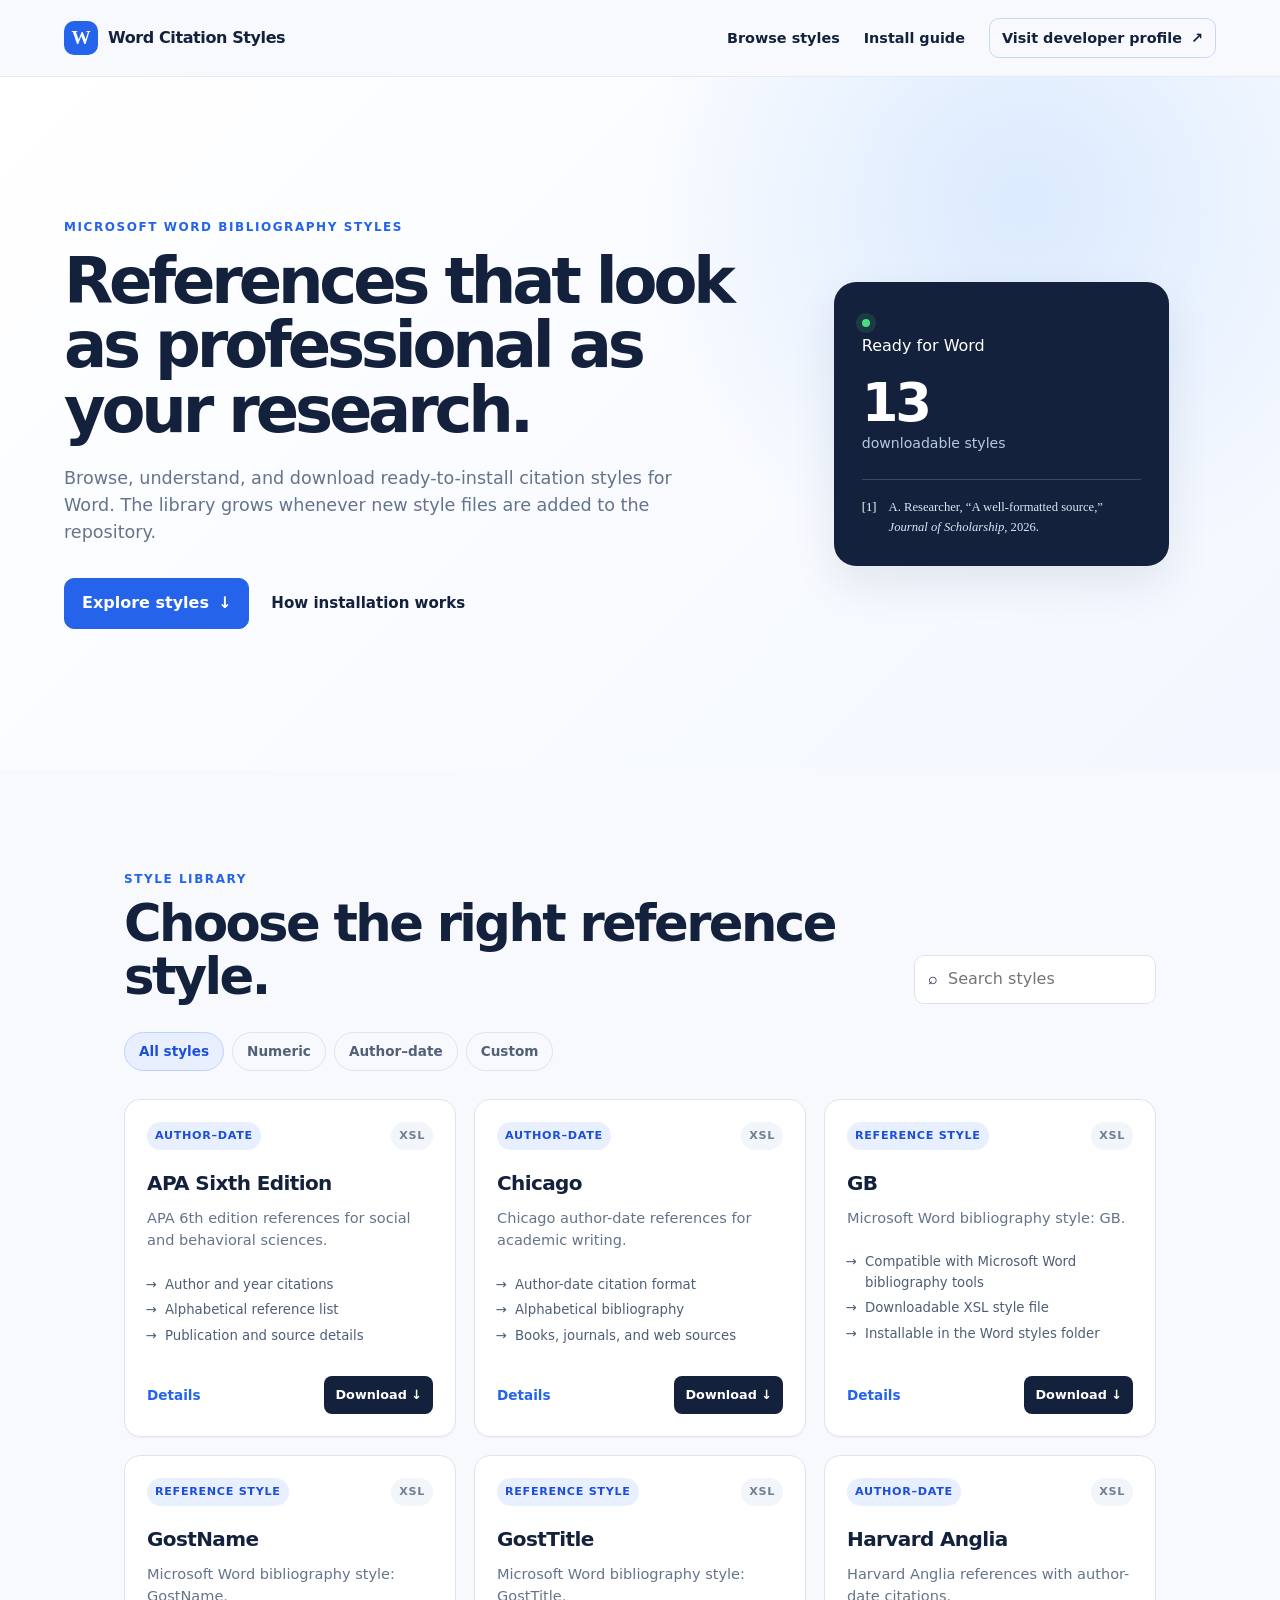
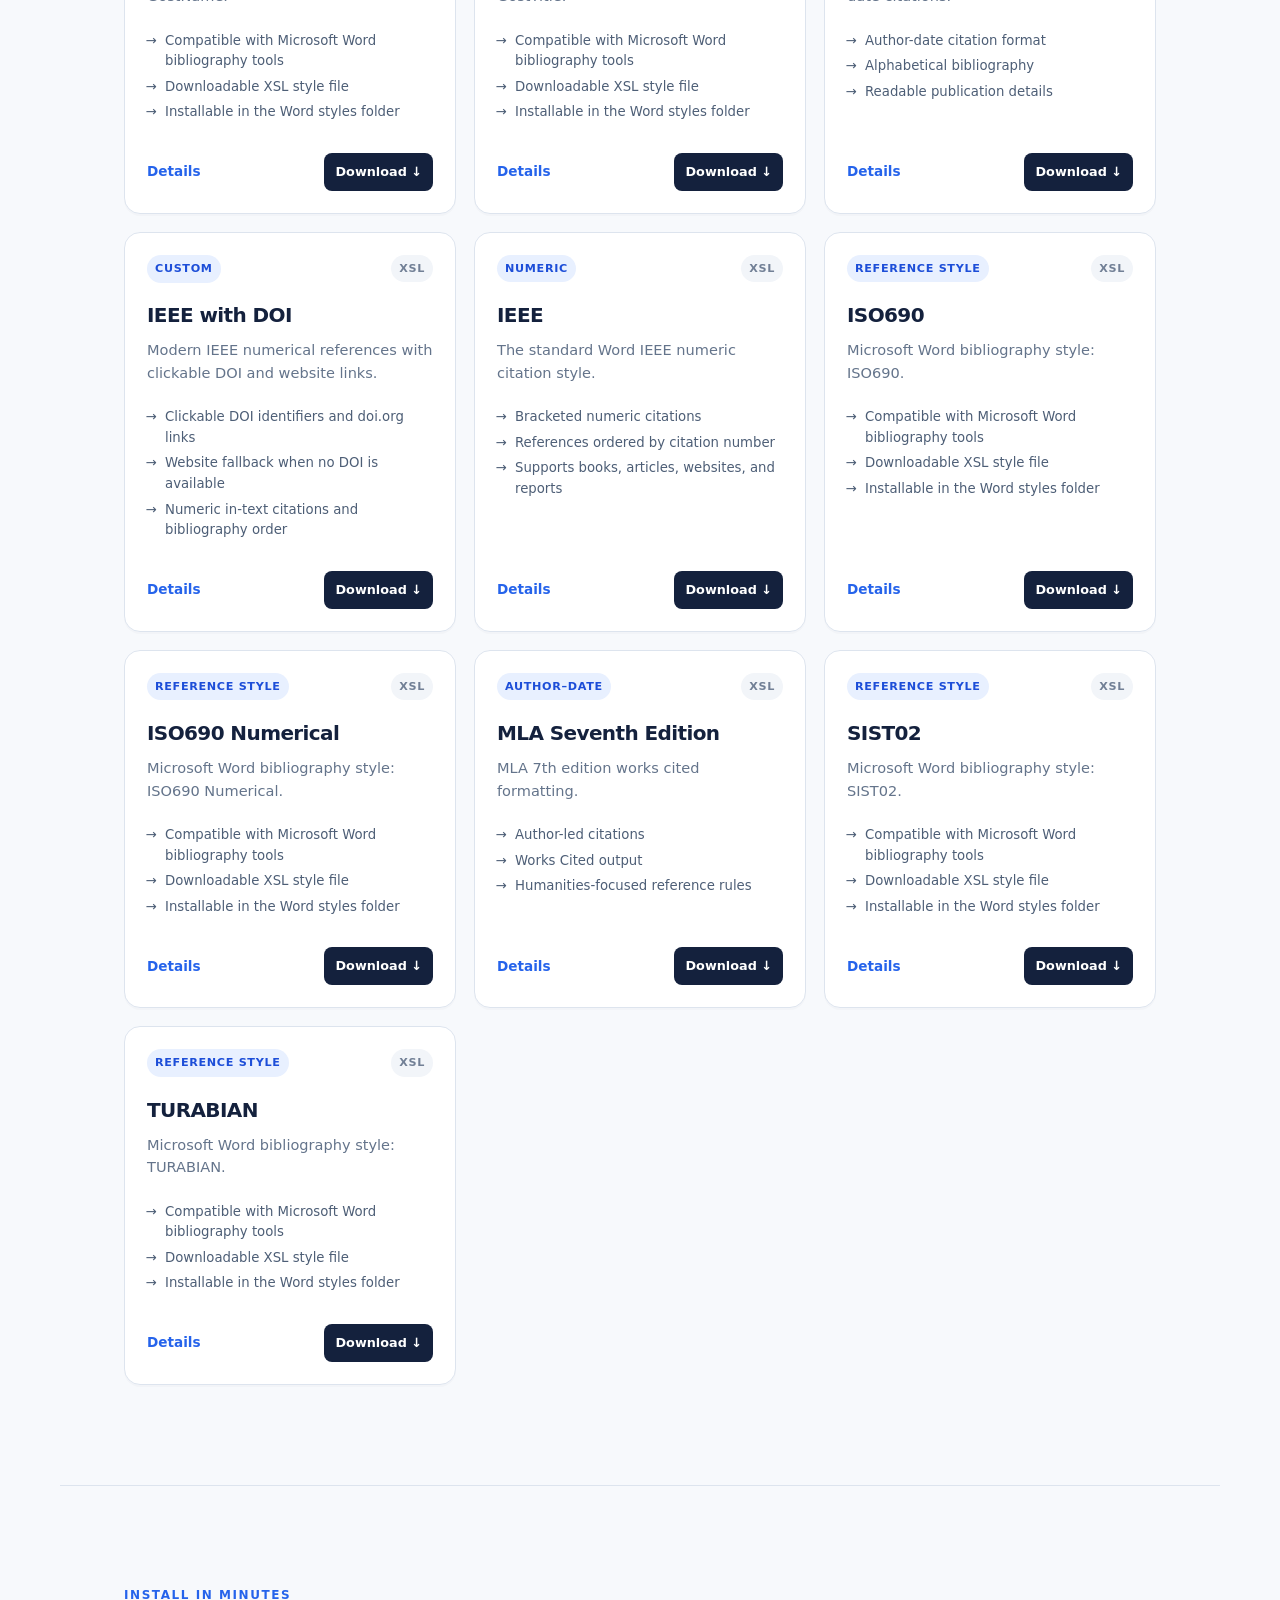
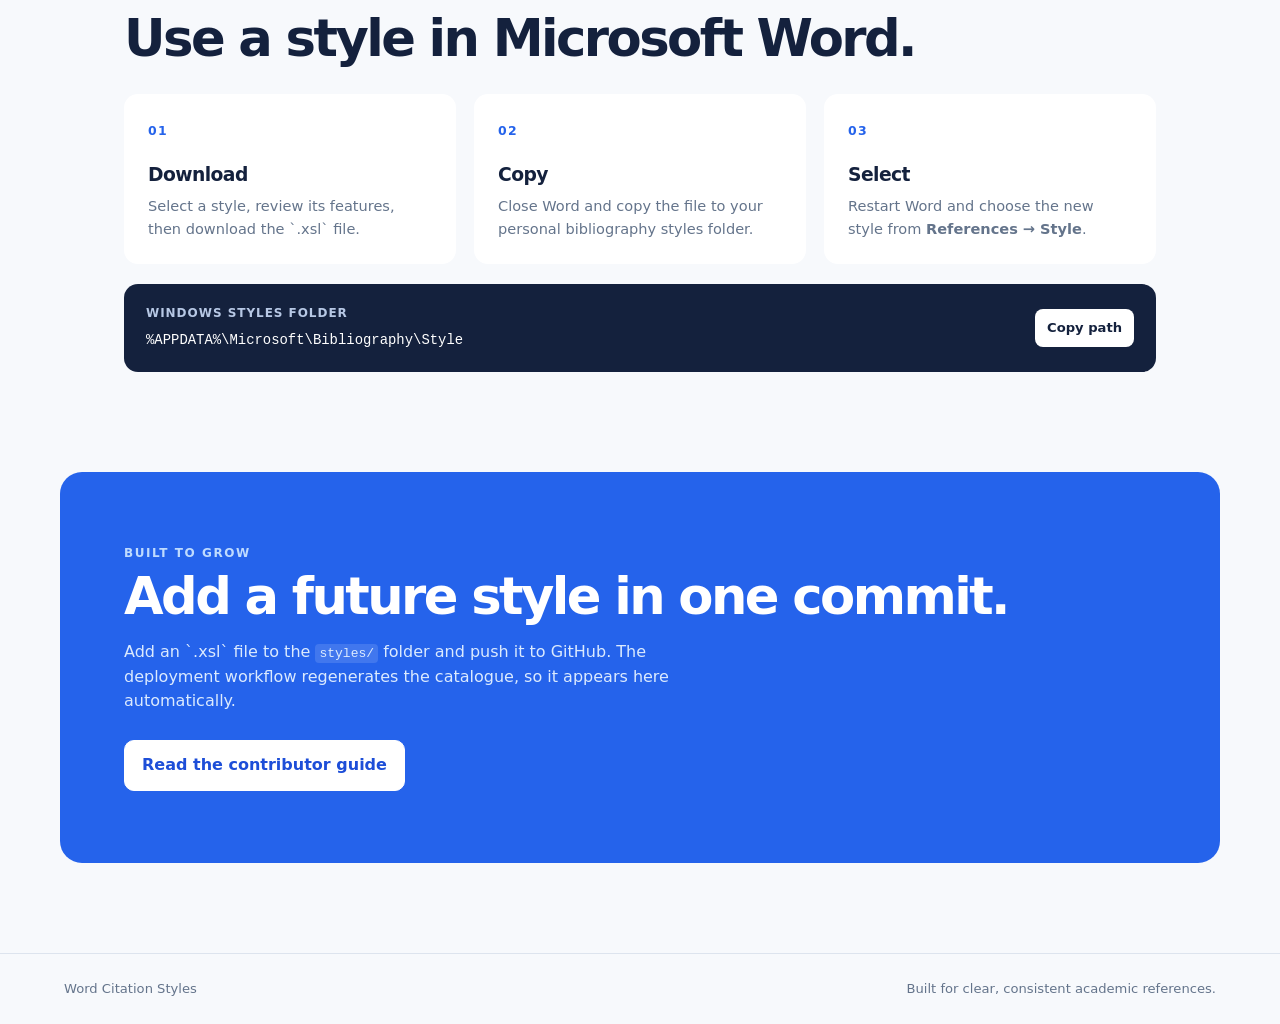
==== index.html @ 6eceac95 "Update bibliography styles" ====
<!doctype html>
<html lang="en">
  <head>
    <meta charset="utf-8">
    <meta name="viewport" content="width=device-width, initial-scale=1">
    <meta name="description" content="Download and install Microsoft Word bibliography styles.">
    <title>Word Citation Styles | Download Center</title>
    <link rel="icon" type="image/svg+xml" href="assets/favicon.svg">
    <link rel="stylesheet" href="assets/styles.css">
  </head>
  <body>
    <header class="site-header">
      <a class="brand" href="#top" aria-label="Word Citation Styles home"><span class="brand-mark">W</span><span>Word Citation Styles</span></a>
      <nav aria-label="Primary navigation"><a href="#styles">Browse styles</a><a href="#install">Install guide</a><a class="button button-small button-outline" href="https://dr-susovon.pages.dev/" target="_blank" rel="noreferrer">Visit developer profile <span aria-hidden="true">↗</span></a></nav>
    </header>

    <main id="top">
      <section class="hero">
        <div class="hero-copy reveal">
          <p class="eyebrow">Microsoft Word bibliography styles</p>
          <h1>References that look as professional as your research.</h1>
          <p class="hero-text">Browse, understand, and download ready-to-install citation styles for Word. The library grows whenever new style files are added to the repository.</p>
          <div class="hero-actions"><a class="button" href="#styles">Explore styles <span aria-hidden="true">↓</span></a><a class="text-link" href="#install">How installation works</a></div>
        </div>
        <aside class="hero-panel reveal" aria-label="Style library summary">
          <span class="pulse-dot" aria-hidden="true"></span><p>Ready for Word</p><strong id="style-total">Loading</strong><span>downloadable styles</span>
          <div class="sample-reference"><span>[1]</span><p>A. Researcher, “A well-formatted source,” <em>Journal of Scholarship</em>, 2026.</p></div>
        </aside>
      </section>

      <section class="styles-section" id="styles">
        <div class="section-heading reveal"><div><p class="eyebrow">Style library</p><h2>Choose the right reference style.</h2></div><label class="search"><span aria-hidden="true">⌕</span><input id="style-search" type="search" placeholder="Search styles" autocomplete="off"></label></div>
        <div class="filter-bar reveal" id="filter-bar" aria-label="Filter citation styles"><button class="filter active" data-filter="all">All styles</button><button class="filter" data-filter="numeric">Numeric</button><button class="filter" data-filter="author-date">Author–date</button><button class="filter" data-filter="custom">Custom</button></div>
        <div class="style-grid" id="style-grid" aria-live="polite"><p class="loading">Loading style catalogue…</p></div>
      </section>

      <section class="install-section" id="install">
        <div class="section-heading reveal"><div><p class="eyebrow">Install in minutes</p><h2>Use a style in Microsoft Word.</h2></div></div>
        <div class="steps">
          <article class="step reveal"><span>01</span><h3>Download</h3><p>Select a style, review its features, then download the `.xsl` file.</p></article>
          <article class="step reveal"><span>02</span><h3>Copy</h3><p>Close Word and copy the file to your personal bibliography styles folder.</p></article>
          <article class="step reveal"><span>03</span><h3>Select</h3><p>Restart Word and choose the new style from <strong>References → Style</strong>.</p></article>
        </div>
        <div class="path-box reveal"><div><p class="path-label">Windows styles folder</p><code>%APPDATA%\Microsoft\Bibliography\Style</code></div><button class="copy-path" id="copy-path" type="button">Copy path</button></div>
      </section>

      <section class="contribute-section reveal"><p class="eyebrow">Built to grow</p><h2>Add a future style in one commit.</h2><p>Add an `.xsl` file to the <code>styles/</code> folder and push it to GitHub. The deployment workflow regenerates the catalogue, so it appears here automatically.</p><a class="button button-light" href="README.md">Read the contributor guide</a></section>
    </main>

    <footer><span>Word Citation Styles</span><span>Built for clear, consistent academic references.</span></footer>
    <dialog id="style-dialog"><button class="dialog-close" type="button" aria-label="Close details">×</button><div id="dialog-content"></div></dialog>
    <template id="style-card-template"><article class="style-card"><div class="card-top"><span class="style-category"></span><span class="file-type">XSL</span></div><h3></h3><p class="style-summary"></p><ul class="feature-list"></ul><div class="card-actions"><button class="details-button" type="button">Details</button><a class="download-button" download>Download <span aria-hidden="true">↓</span></a></div></article></template>
    <script src="assets/app.js"></script>
  </body>
</html>
---- assets/styles.css ----
:root { --ink:#14213d; --muted:#64748b; --paper:#f7f9fc; --card:#fff; --line:#dde4ee; --accent:#2563eb; --accent-dark:#1d4ed8; --gold:#fbbf24; --shadow:0 18px 45px rgba(20,33,61,.09); }
* { box-sizing:border-box; }
html { scroll-behavior:smooth; }
body { margin:0; color:var(--ink); background:var(--paper); font-family:Inter,ui-sans-serif,system-ui,-apple-system,"Segoe UI",sans-serif; line-height:1.55; }
a { color:inherit; text-decoration:none; }
button,input { font:inherit; }
.site-header { align-items:center; background:rgba(247,249,252,.92); backdrop-filter:blur(14px); border-bottom:1px solid rgba(221,228,238,.72); display:flex; justify-content:space-between; padding:18px max(5vw,24px); position:sticky; top:0; z-index:10; }
.brand { align-items:center; display:flex; font-weight:750; gap:10px; letter-spacing:-.025em; }.brand-mark { align-items:center; background:var(--accent); border-radius:10px; color:#fff; display:inline-flex; font-family:Georgia,serif; font-size:1.2rem; height:34px; justify-content:center; width:34px; }
nav { align-items:center; display:flex; gap:24px; font-size:.9rem; font-weight:650; } nav a:not(.button):hover,.text-link:hover { color:var(--accent); }
main { overflow:hidden; }.hero { background:radial-gradient(circle at 80% 18%,#dbeafe 0,transparent 33%),linear-gradient(135deg,#fff 0%,#f3f7ff 100%); display:grid; gap:60px; grid-template-columns:minmax(0,1.3fr) minmax(280px,.7fr); padding:clamp(70px,11vw,145px) max(5vw,24px); }.hero-copy,.styles-section,.install-section,.contribute-section { max-width:1160px; }.hero-copy { margin-left:auto; margin-right:0; width:100%; }.hero h1 { font-size:clamp(2.6rem,5vw,5.25rem); letter-spacing:-.065em; line-height:1.01; margin:12px 0 22px; max-width:840px; }.eyebrow { color:var(--accent); font-size:.75rem; font-weight:800; letter-spacing:.13em; margin:0; text-transform:uppercase; }.hero-text { color:var(--muted); font-size:1.1rem; max-width:640px; }.hero-actions { align-items:center; display:flex; gap:22px; margin-top:32px; }.button { background:var(--accent); border:1px solid var(--accent); border-radius:10px; color:#fff; display:inline-flex; font-weight:750; gap:9px; padding:12px 17px; transition:transform .2s,background .2s; }.button:hover { background:var(--accent-dark); transform:translateY(-2px); }.button-small { padding:8px 12px; }.text-link { font-size:.94rem; font-weight:750; }.hero-panel { align-self:center; background:#14213d; border-radius:22px; box-shadow:var(--shadow); color:#fff; margin-right:auto; max-width:335px; padding:28px; transform:rotate(2deg); }.hero-panel p { margin:0; }.hero-panel>strong { display:block; font-size:3.3rem; letter-spacing:-.06em; line-height:1.05; margin:16px 0 0; }.hero-panel>span:last-of-type { color:#b7c8e5; font-size:.88rem; }.pulse-dot { background:#4ade80; border-radius:50%; box-shadow:0 0 0 6px rgba(74,222,128,.13); display:inline-block; height:8px; margin-right:8px; width:8px; }.sample-reference { border-top:1px solid rgba(255,255,255,.17); display:flex; font-family:Georgia,serif; font-size:.79rem; gap:12px; margin-top:24px; padding-top:18px; }.sample-reference p { color:#dce6f5; }
.styles-section,.install-section { margin:0 auto; padding:100px max(5vw,24px); }.section-heading { align-items:end; display:flex; gap:20px; justify-content:space-between; margin-bottom:28px; }.section-heading h2,.contribute-section h2 { font-size:clamp(2rem,4vw,3.3rem); letter-spacing:-.05em; line-height:1.05; margin:8px 0 0; }.search { align-items:center; background:#fff; border:1px solid var(--line); border-radius:10px; display:flex; gap:8px; padding:10px 13px; width:min(100%,270px); }.search input { border:0; color:var(--ink); outline:0; width:100%; }.filter-bar { display:flex; flex-wrap:wrap; gap:8px; margin-bottom:28px; }.filter { background:transparent; border:1px solid var(--line); border-radius:999px; color:#526178; cursor:pointer; font-size:.85rem; font-weight:700; padding:8px 14px; transition:.2s; }.filter:hover,.filter.active { background:#e8f0ff; border-color:#bcd2ff; color:var(--accent-dark); }.style-grid { display:grid; gap:18px; grid-template-columns:repeat(3,minmax(0,1fr)); }.loading { color:var(--muted); }.style-card { background:var(--card); border:1px solid var(--line); border-radius:16px; box-shadow:0 2px 0 rgba(20,33,61,.02); display:flex; flex-direction:column; min-height:310px; padding:22px; transition:border .25s,box-shadow .25s,transform .25s; }.style-card:hover { border-color:#b7cdf5; box-shadow:var(--shadow); transform:translateY(-5px); }.card-top,.card-actions { align-items:center; display:flex; justify-content:space-between; }.style-category,.file-type { border-radius:999px; font-size:.7rem; font-weight:800; letter-spacing:.06em; padding:5px 8px; text-transform:uppercase; }.style-category { background:#e8f0ff; color:var(--accent-dark); }.file-type { background:#f2f5f9; color:#728096; }.style-card h3 { font-size:1.25rem; letter-spacing:-.03em; margin:18px 0 8px; }.style-summary { color:var(--muted); font-size:.91rem; margin:0; }.feature-list { color:#4d5e76; font-size:.83rem; list-style:"→  "; margin:18px 0 25px 18px; padding:0; }.feature-list li { margin:5px 0; }.card-actions { margin-top:auto; }.details-button { background:transparent; border:0; color:var(--accent); cursor:pointer; font-size:.85rem; font-weight:800; padding:7px 0; }.download-button { background:var(--ink); border-radius:8px; color:#fff; font-size:.8rem; font-weight:800; padding:9px 11px; }.download-button:hover { background:var(--accent); }
.install-section { border-top:1px solid var(--line); }.steps { display:grid; gap:18px; grid-template-columns:repeat(3,1fr); }.step { background:#fff; border-radius:14px; padding:24px; }.step span { color:var(--accent); font-size:.78rem; font-weight:850; letter-spacing:.1em; }.step h3 { letter-spacing:-.03em; margin:17px 0 6px; }.step p { color:var(--muted); font-size:.91rem; margin:0; }.path-box { align-items:center; background:#14213d; border-radius:14px; color:#fff; display:flex; justify-content:space-between; margin-top:20px; padding:20px 22px; }.path-label { color:#b7c8e5; font-size:.75rem; font-weight:750; letter-spacing:.08em; margin:0 0 4px; text-transform:uppercase; }.path-box code { font-size:.87rem; }.copy-path { background:#fff; border:0; border-radius:8px; color:var(--ink); cursor:pointer; font-size:.82rem; font-weight:800; padding:9px 12px; }.contribute-section { background:var(--accent); border-radius:22px; color:#fff; margin:0 auto 90px; padding:clamp(38px,6vw,72px) max(5vw,45px); }.contribute-section .eyebrow { color:#bfdbfe; }.contribute-section p:not(.eyebrow) { color:#dbeafe; max-width:620px; }.contribute-section code { background:rgba(255,255,255,.13); border-radius:4px; padding:2px 4px; }.button-light { background:#fff; border-color:#fff; color:var(--accent-dark); margin-top:10px; }footer { border-top:1px solid var(--line); color:var(--muted); display:flex; font-size:.82rem; justify-content:space-between; padding:25px max(5vw,24px); }dialog { border:0; border-radius:18px; box-shadow:0 24px 80px rgba(20,33,61,.28); color:var(--ink); max-width:560px; padding:34px; width:calc(100% - 32px); }dialog::backdrop { background:rgba(15,23,42,.55); backdrop-filter:blur(3px); }.dialog-close { background:transparent; border:0; color:#64748b; cursor:pointer; font-size:1.9rem; position:absolute; right:15px; top:8px; }.dialog-features { color:#53627b; padding-left:20px; }.dialog-file { background:#f1f5f9; border-radius:6px; display:inline-block; font-family:ui-monospace,monospace; font-size:.8rem; padding:5px 7px; }.reveal { animation:rise .65s both; }.style-card { animation:rise .5s both; }@keyframes rise { from { opacity:0; transform:translateY(17px); } to { opacity:1; transform:translateY(0); } }
@media (max-width:800px) { nav a:not(.button) { display:none; }.hero { grid-template-columns:1fr; }.hero-panel { margin:0; transform:none; }.section-heading { align-items:start; flex-direction:column; }.style-grid { grid-template-columns:repeat(2,1fr); }.steps { grid-template-columns:1fr; } }
@media (max-width:520px) { .site-header { padding:14px 18px; }.brand { font-size:.86rem; }.button-small { font-size:.75rem; }.hero,.styles-section,.install-section { padding-left:20px; padding-right:20px; }.hero h1 { font-size:2.55rem; }.style-grid { grid-template-columns:1fr; }.path-box,footer { align-items:start; flex-direction:column; gap:15px; }.path-box code { word-break:break-all; } }

.button-outline { background:transparent; border-color:#c6d8f7; color:var(--ink); }
.button-outline:hover { background:#e8f0ff; color:var(--accent-dark); }
dialog { max-width:650px; }
.example-panel { background:#f7faff; border:1px solid #dce8fc; border-radius:12px; margin:12px 0 18px; padding:16px; }
.example-panel p { color:#40516b; font-size:.91rem; margin:7px 0; }
.reference-examples { color:#40516b; font-family:Georgia,serif; font-size:.88rem; padding-left:24px; }
.reference-examples li { margin:10px 0; }
.reference-examples a { color:var(--accent-dark); text-decoration:underline; }
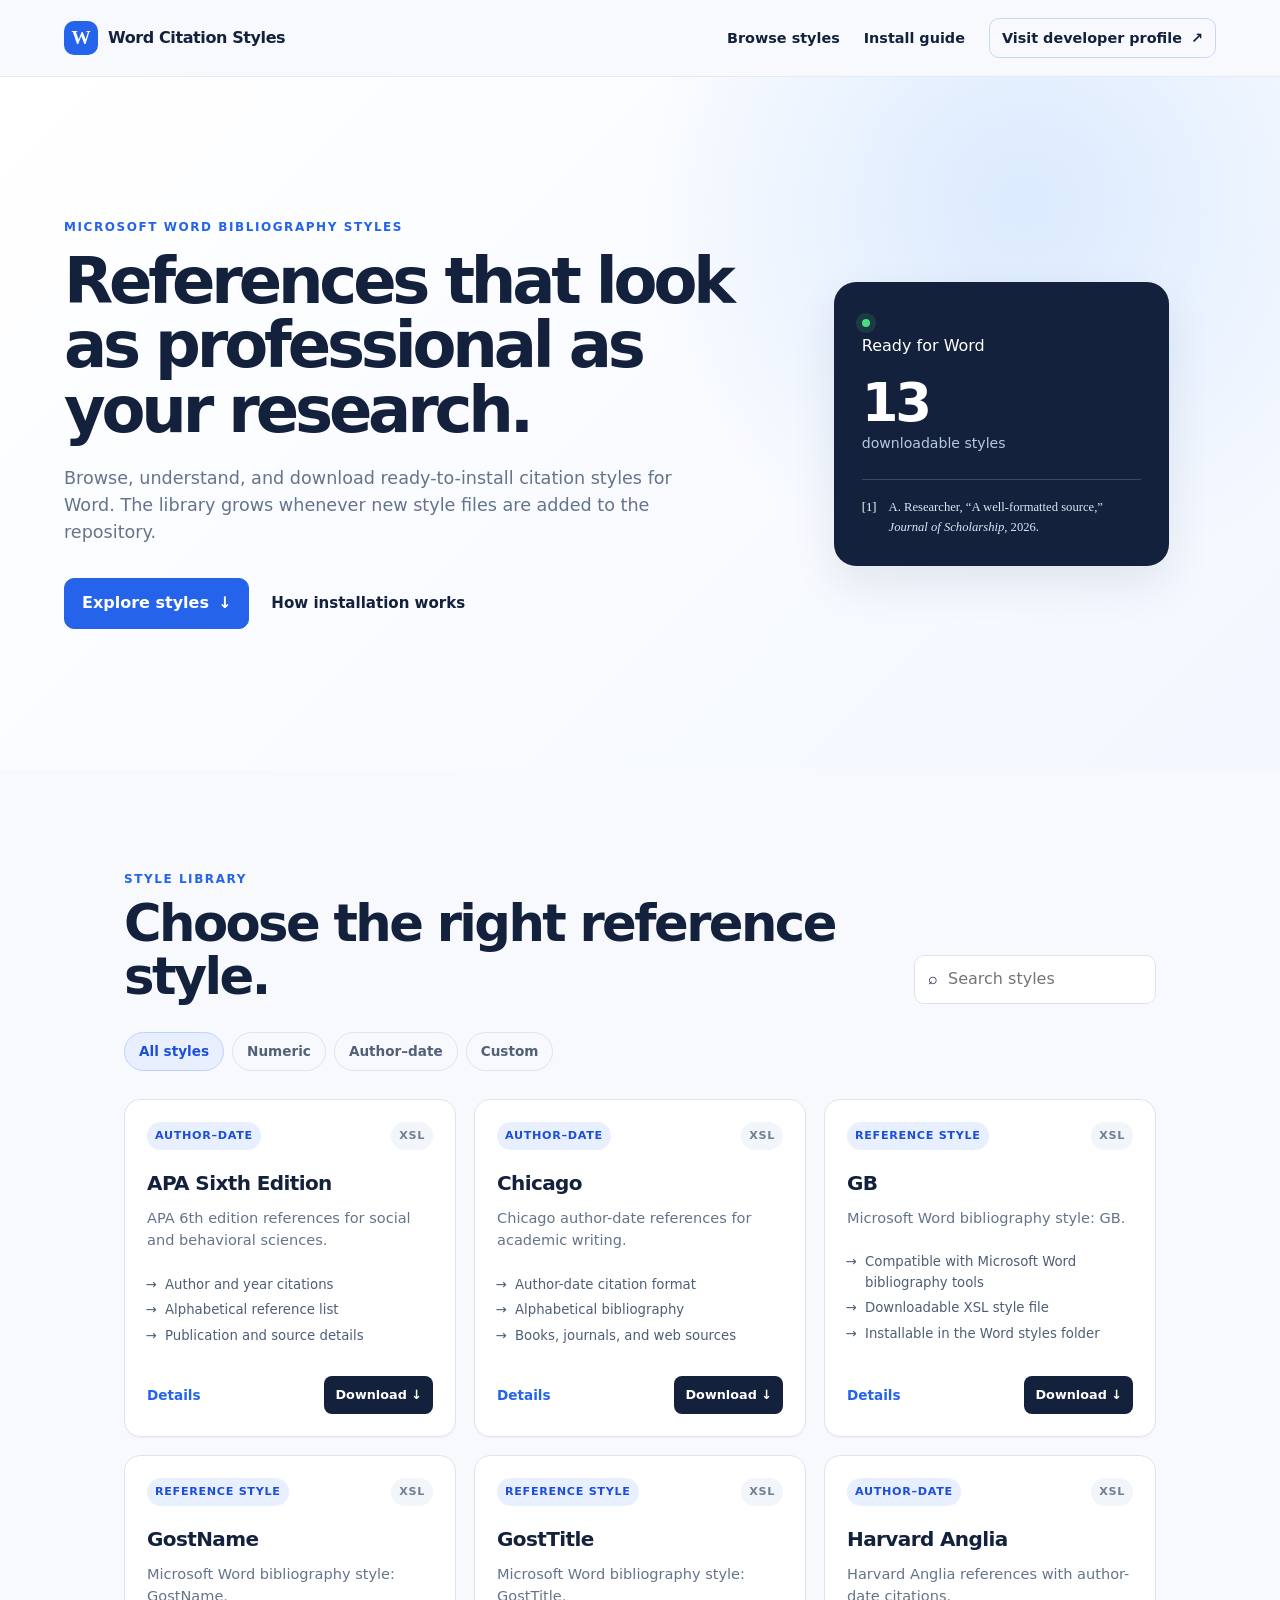
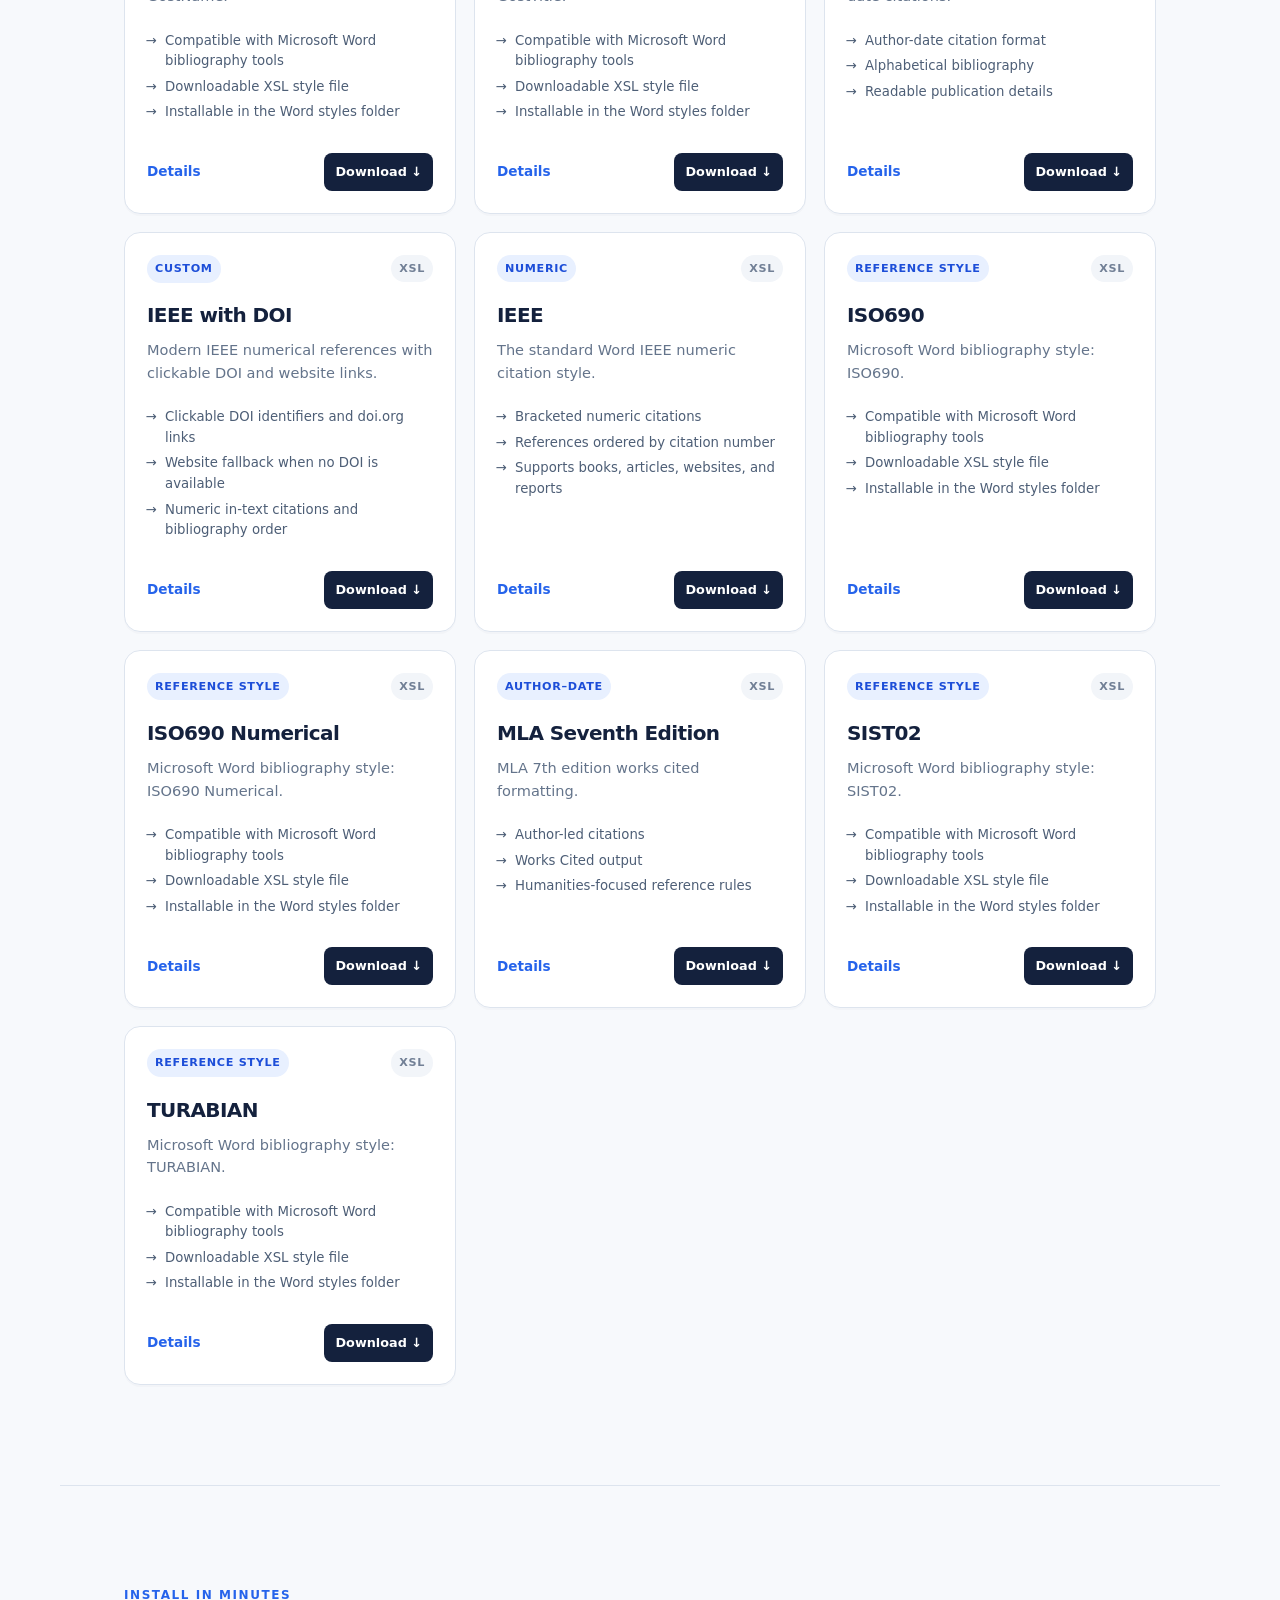
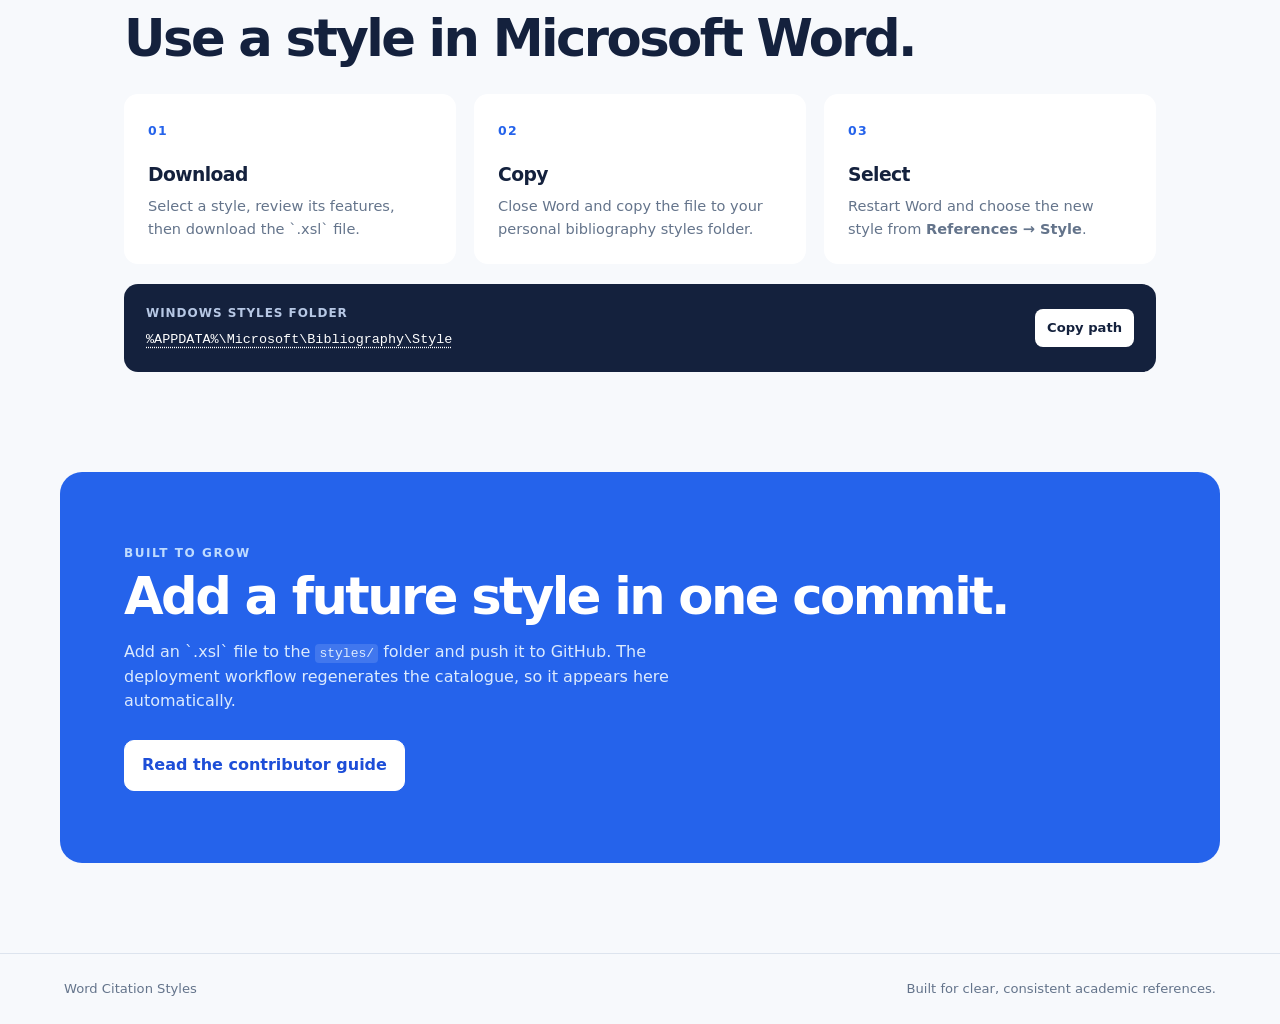
==== commit 3fc8f032: "Update bibliography styles" ====
--- a/index.html
+++ b/index.html
@@ -41,7 +41,7 @@
           <article class="step reveal"><span>02</span><h3>Copy</h3><p>Close Word and copy the file to your personal bibliography styles folder.</p></article>
           <article class="step reveal"><span>03</span><h3>Select</h3><p>Restart Word and choose the new style from <strong>References → Style</strong>.</p></article>
         </div>
-        <div class="path-box reveal"><div><p class="path-label">Windows styles folder</p><code>%APPDATA%\Microsoft\Bibliography\Style</code></div><button class="copy-path" id="copy-path" type="button">Copy path</button></div>
+        <div class="path-box reveal"><div><p class="path-label">Windows styles folder</p><button class="copyable-path path-code" type="button" data-copy-path="%APPDATA%\Microsoft\Bibliography\Style" title="Copy Word styles folder">%APPDATA%\Microsoft\Bibliography\Style</button></div><button class="copy-path" id="copy-path" type="button" data-copy-path="%APPDATA%\Microsoft\Bibliography\Style">Copy path</button></div>
       </section>
 
       <section class="contribute-section reveal"><p class="eyebrow">Built to grow</p><h2>Add a future style in one commit.</h2><p>Add an `.xsl` file to the <code>styles/</code> folder and push it to GitHub. The deployment workflow regenerates the catalogue, so it appears here automatically.</p><a class="button button-light" href="README.md">Read the contributor guide</a></section>
--- a/assets/styles.css
+++ b/assets/styles.css
@@ -21,3 +21,6 @@
 .reference-examples { color:#40516b; font-family:Georgia,serif; font-size:.88rem; padding-left:24px; }
 .reference-examples li { margin:10px 0; }
 .reference-examples a { color:var(--accent-dark); text-decoration:underline; }
+.copyable-path { background:transparent; border:0; color:inherit; cursor:pointer; font-family:ui-monospace,monospace; font-size:.84rem; padding:0; text-decoration:underline dotted; text-underline-offset:3px; }
+.copyable-path:hover { color:var(--accent); }
+.path-code { color:#fff; text-align:left; }
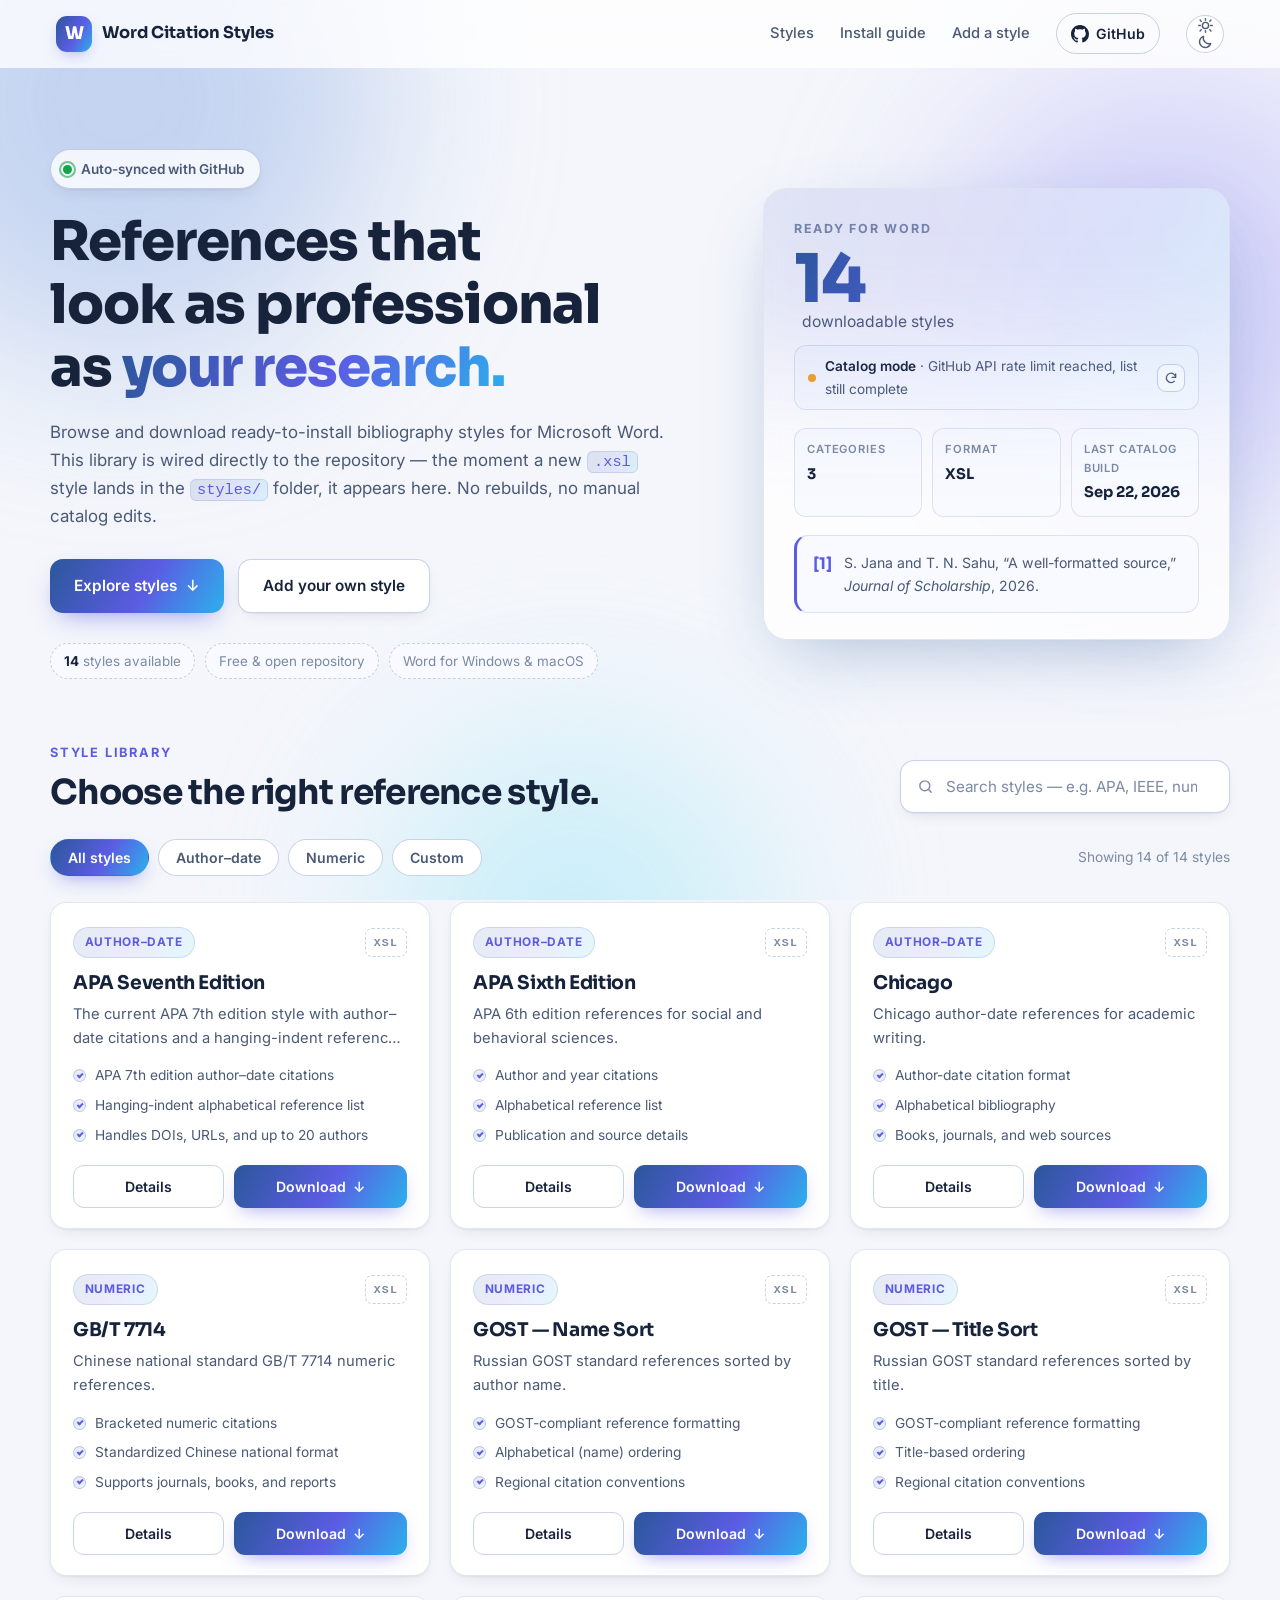
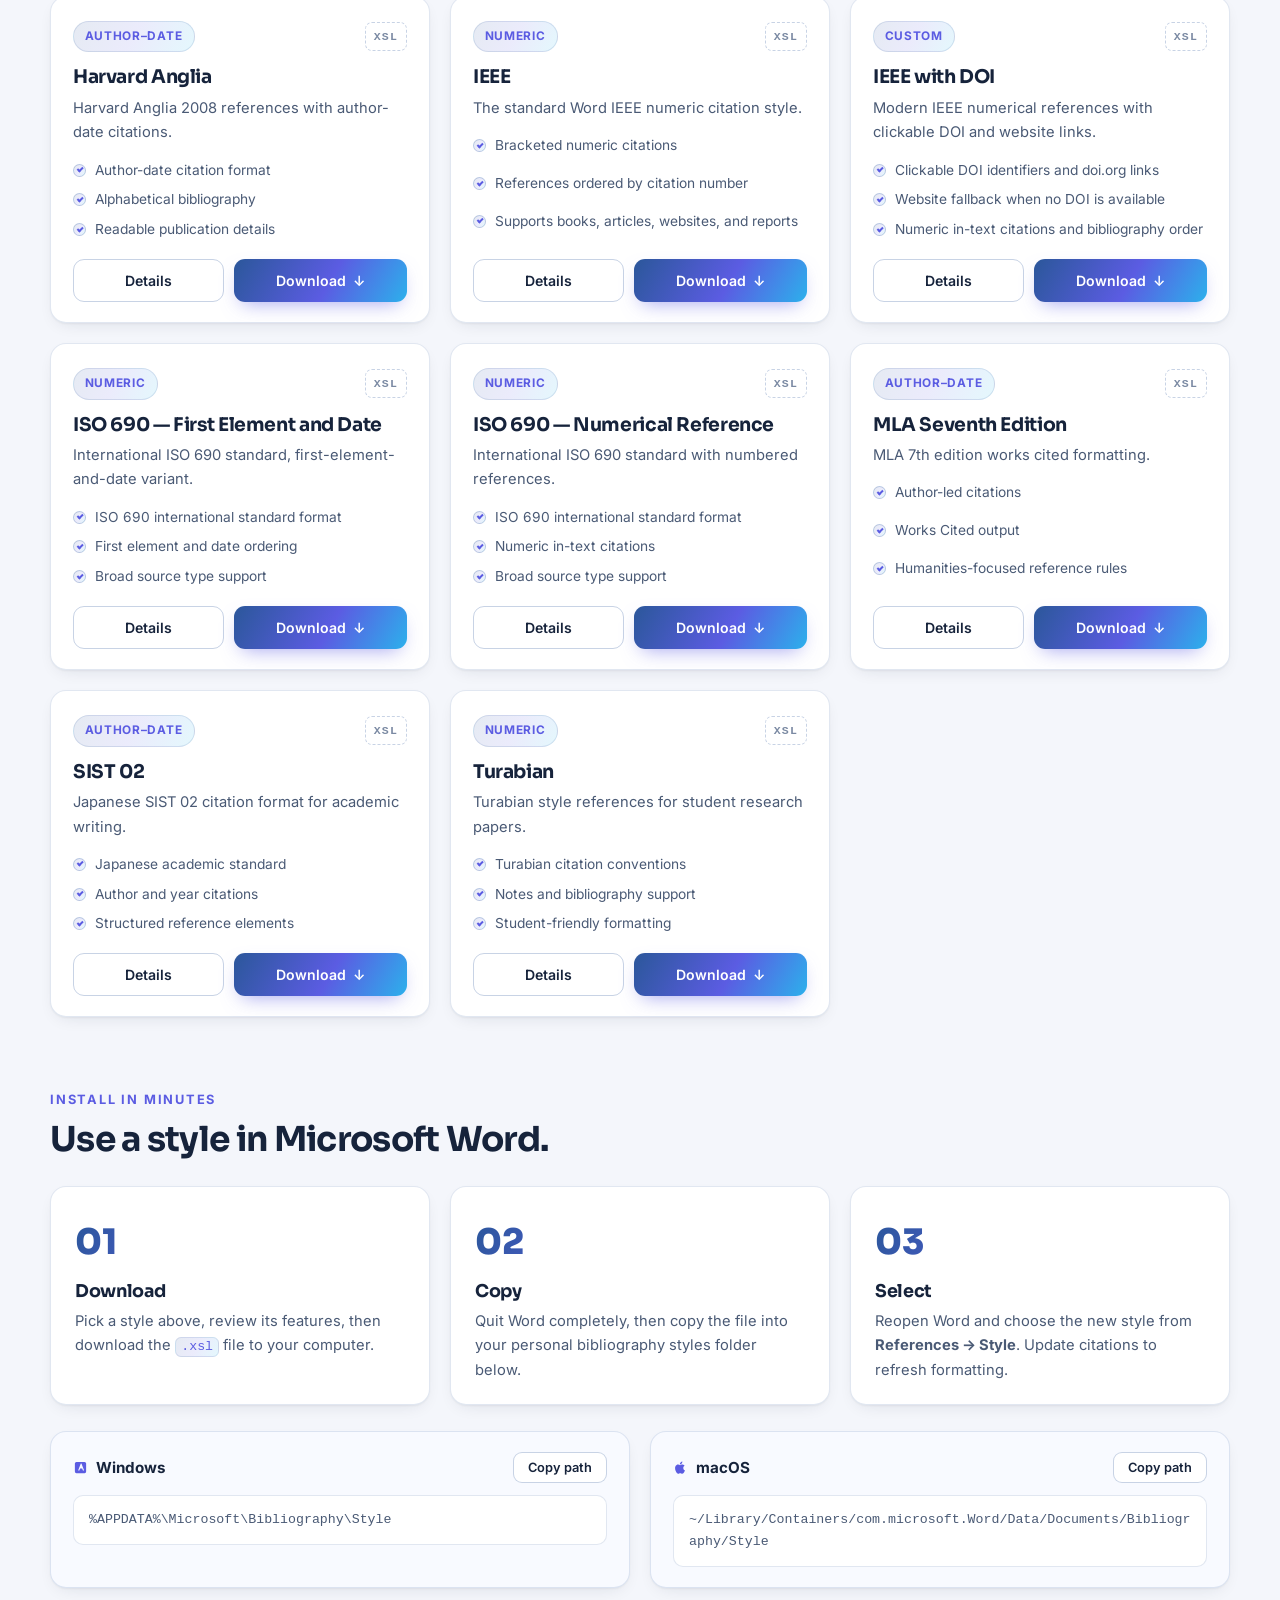
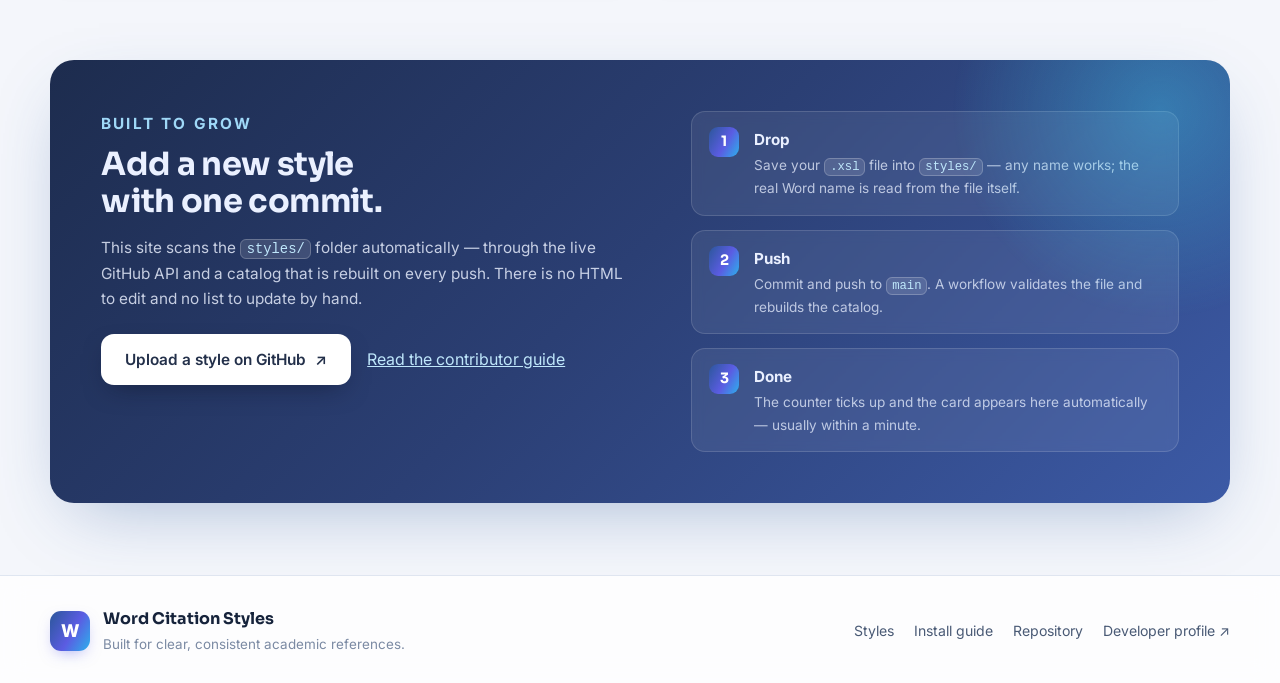
==== commit 1dbfa083: "Tools Enhancement" ====
--- a/index.html
+++ b/index.html
@@ -3,53 +3,251 @@
   <head>
     <meta charset="utf-8">
     <meta name="viewport" content="width=device-width, initial-scale=1">
-    <meta name="description" content="Download and install Microsoft Word bibliography styles.">
+    <meta name="description" content="Download and install Microsoft Word bibliography & citation styles. The library auto-syncs with GitHub — every new style appears automatically.">
+    <meta name="theme-color" content="#2b579a">
+    <meta property="og:title" content="Word Citation Styles — Download Center">
+    <meta property="og:description" content="Ready-to-install bibliography styles for Microsoft Word. Auto-synced with GitHub.">
+    <meta property="og:type" content="website">
     <title>Word Citation Styles | Download Center</title>
     <link rel="icon" type="image/svg+xml" href="assets/favicon.svg">
+    <link rel="preconnect" href="https://fonts.googleapis.com">
+    <link rel="preconnect" href="https://fonts.gstatic.com" crossorigin>
+    <link href="https://fonts.googleapis.com/css2?family=Inter:wght@400;500;600&family=Sora:wght@500;600;700;800&display=swap" rel="stylesheet">
     <link rel="stylesheet" href="assets/styles.css">
   </head>
   <body>
-    <header class="site-header">
-      <a class="brand" href="#top" aria-label="Word Citation Styles home"><span class="brand-mark">W</span><span>Word Citation Styles</span></a>
-      <nav aria-label="Primary navigation"><a href="#styles">Browse styles</a><a href="#install">Install guide</a><a class="button button-small button-outline" href="https://dr-susovon.pages.dev/" target="_blank" rel="noreferrer">Visit developer profile <span aria-hidden="true">↗</span></a></nav>
+    <div class="backdrop" aria-hidden="true">
+      <span class="orb orb-a"></span>
+      <span class="orb orb-b"></span>
+      <span class="orb orb-c"></span>
+    </div>
+
+    <header class="site-header" id="site-header">
+      <a class="brand" href="#top" aria-label="Word Citation Styles home">
+        <span class="brand-mark" aria-hidden="true">W</span>
+        <span class="brand-name">Word Citation Styles</span>
+      </a>
+      <nav class="site-nav" aria-label="Primary navigation">
+        <a href="#styles">Styles</a>
+        <a href="#install">Install guide</a>
+        <a href="#add">Add a style</a>
+        <a class="nav-github" href="https://github.com/susovon-jana/word-bibliography-styles" target="_blank" rel="noreferrer" aria-label="View repository on GitHub">
+          <svg viewBox="0 0 16 16" width="18" height="18" aria-hidden="true" fill="currentColor"><path d="M8 0C3.58 0 0 3.58 0 8c0 3.54 2.29 6.53 5.47 7.59.4.07.55-.17.55-.38 0-.19-.01-.82-.01-1.49-2.01.37-2.53-.49-2.69-.94-.09-.23-.48-.94-.82-1.13-.28-.15-.68-.52-.01-.53.63-.01 1.08.58 1.23.82.72 1.21 1.87.87 2.33.66.07-.52.28-.87.51-1.07-1.78-.2-3.64-.89-3.64-3.95 0-.87.31-1.59.82-2.15-.08-.2-.36-1.02.08-2.12 0 0 .67-.21 2.2.82.64-.18 1.32-.27 2-.27s1.36.09 2 .27c1.53-1.04 2.2-.82 2.2-.82.44 1.1.16 1.92.08 2.12.51.56.82 1.27.82 2.15 0 3.07-1.87 3.75-3.65 3.95.29.25.54.73.54 1.48 0 1.07-.01 1.93-.01 2.2 0 .21.15.46.55.38A8.01 8.01 0 0 0 16 8c0-4.42-3.58-8-8-8Z"/></svg>
+          <span>GitHub</span>
+        </a>
+        <button class="theme-toggle" id="theme-toggle" type="button" aria-label="Switch color theme">
+          <span class="theme-icon theme-icon-sun" aria-hidden="true">
+            <svg viewBox="0 0 24 24" width="17" height="17" fill="none" stroke="currentColor" stroke-width="2" stroke-linecap="round"><circle cx="12" cy="12" r="4.4"/><path d="M12 2.5v2.2M12 19.3v2.2M4.3 4.3l1.6 1.6M18.1 18.1l1.6 1.6M2.5 12h2.2M19.3 12h2.2M4.3 19.7l1.6-1.6M18.1 5.9l1.6-1.6"/></svg>
+          </span>
+          <span class="theme-icon theme-icon-moon" aria-hidden="true">
+            <svg viewBox="0 0 24 24" width="16" height="16" fill="none" stroke="currentColor" stroke-width="2" stroke-linecap="round" stroke-linejoin="round"><path d="M20.6 14.2A8.6 8.6 0 0 1 9.8 3.4a8.6 8.6 0 1 0 10.8 10.8Z"/></svg>
+          </span>
+        </button>
+      </nav>
     </header>
 
     <main id="top">
+      <!-- ================= HERO ================= -->
       <section class="hero">
         <div class="hero-copy reveal">
-          <p class="eyebrow">Microsoft Word bibliography styles</p>
-          <h1>References that look as professional as your research.</h1>
-          <p class="hero-text">Browse, understand, and download ready-to-install citation styles for Word. The library grows whenever new style files are added to the repository.</p>
-          <div class="hero-actions"><a class="button" href="#styles">Explore styles <span aria-hidden="true">↓</span></a><a class="text-link" href="#install">How installation works</a></div>
-        </div>
+          <p class="eyebrow-badge">
+            <span class="pulse-dot" aria-hidden="true"></span>
+            Auto-synced with GitHub
+          </p>
+          <h1>References that look as professional as <span class="grad-text">your research.</span></h1>
+          <p class="hero-text">
+            Browse and download ready-to-install bibliography styles for Microsoft Word.
+            This library is wired directly to the repository — the moment a new
+            <code>.xsl</code> style lands in the <code>styles/</code> folder, it appears here.
+            No rebuilds, no manual catalog edits.
+          </p>
+          <div class="hero-actions">
+            <a class="button" href="#styles">Explore styles <span aria-hidden="true">↓</span></a>
+            <a class="button button-ghost" href="#add">Add your own style</a>
+          </div>
+          <ul class="hero-chips" aria-label="Highlights">
+            <li><strong id="chip-count">—</strong> styles available</li>
+            <li>Free &amp; open repository</li>
+            <li>Word for Windows &amp; macOS</li>
+          </ul>
+        </div>
+
         <aside class="hero-panel reveal" aria-label="Style library summary">
-          <span class="pulse-dot" aria-hidden="true"></span><p>Ready for Word</p><strong id="style-total">Loading</strong><span>downloadable styles</span>
-          <div class="sample-reference"><span>[1]</span><p>A. Researcher, “A well-formatted source,” <em>Journal of Scholarship</em>, 2026.</p></div>
+          <div class="panel-glow" aria-hidden="true"></div>
+          <p class="panel-label">Ready for Word</p>
+          <p class="panel-count"><strong id="style-total">0</strong><span class="panel-count-suffix">downloadable styles</span></p>
+          <div class="sync-row" id="sync-row" title="How fresh is this list?">
+            <span class="sync-dot" id="sync-dot" aria-hidden="true"></span>
+            <span class="sync-text" id="sync-text">Connecting…</span>
+            <button class="sync-refresh" id="sync-refresh" type="button" aria-label="Rescan styles folder now" title="Rescan now">
+              <svg viewBox="0 0 24 24" width="14" height="14" fill="none" stroke="currentColor" stroke-width="2.2" stroke-linecap="round" stroke-linejoin="round" aria-hidden="true"><path d="M20 11a8 8 0 1 0-2.2 6.4M20 5v6h-6"/></svg>
+            </button>
+          </div>
+          <dl class="panel-stats">
+            <div><dt>Categories</dt><dd id="stat-categories">—</dd></div>
+            <div><dt>Format</dt><dd>XSL</dd></div>
+            <div><dt>Last catalog build</dt><dd id="stat-updated">—</dd></div>
+          </dl>
+          <div class="sample-reference">
+            <span class="sample-marker" id="sample-marker" aria-hidden="true">[1]</span>
+            <p>S. Jana and T. N. Sahu, “A well-formatted source,” <em>Journal of Scholarship</em>, 2026.</p>
+          </div>
         </aside>
       </section>
 
+      <!-- ================= STYLES ================= -->
       <section class="styles-section" id="styles">
-        <div class="section-heading reveal"><div><p class="eyebrow">Style library</p><h2>Choose the right reference style.</h2></div><label class="search"><span aria-hidden="true">⌕</span><input id="style-search" type="search" placeholder="Search styles" autocomplete="off"></label></div>
-        <div class="filter-bar reveal" id="filter-bar" aria-label="Filter citation styles"><button class="filter active" data-filter="all">All styles</button><button class="filter" data-filter="numeric">Numeric</button><button class="filter" data-filter="author-date">Author–date</button><button class="filter" data-filter="custom">Custom</button></div>
-        <div class="style-grid" id="style-grid" aria-live="polite"><p class="loading">Loading style catalogue…</p></div>
-      </section>
-
+        <div class="section-heading reveal">
+          <div>
+            <p class="eyebrow">Style library</p>
+            <h2>Choose the right reference style.</h2>
+          </div>
+          <label class="search">
+            <svg viewBox="0 0 24 24" width="17" height="17" fill="none" stroke="currentColor" stroke-width="2" stroke-linecap="round" aria-hidden="true"><circle cx="11" cy="11" r="7"/><path d="m20 20-3.6-3.6"/></svg>
+            <input id="style-search" type="search" placeholder="Search styles — e.g. APA, IEEE, numeric…" autocomplete="off" spellcheck="false">
+          </label>
+        </div>
+
+        <div class="toolbar reveal">
+          <div class="filter-bar" id="filter-bar" role="tablist" aria-label="Filter citation styles"></div>
+          <p class="result-count" id="result-count" aria-live="polite"></p>
+        </div>
+
+        <div class="style-grid" id="style-grid" aria-live="polite">
+          <p class="loading" id="loading-note">Loading style catalogue…</p>
+        </div>
+      </section>
+
+      <!-- ================= INSTALL ================= -->
       <section class="install-section" id="install">
-        <div class="section-heading reveal"><div><p class="eyebrow">Install in minutes</p><h2>Use a style in Microsoft Word.</h2></div></div>
+        <div class="section-heading reveal">
+          <div>
+            <p class="eyebrow">Install in minutes</p>
+            <h2>Use a style in Microsoft Word.</h2>
+          </div>
+        </div>
+
         <div class="steps">
-          <article class="step reveal"><span>01</span><h3>Download</h3><p>Select a style, review its features, then download the `.xsl` file.</p></article>
-          <article class="step reveal"><span>02</span><h3>Copy</h3><p>Close Word and copy the file to your personal bibliography styles folder.</p></article>
-          <article class="step reveal"><span>03</span><h3>Select</h3><p>Restart Word and choose the new style from <strong>References → Style</strong>.</p></article>
-        </div>
-        <div class="path-box reveal"><div><p class="path-label">Windows styles folder</p><button class="copyable-path path-code" type="button" data-copy-path="%APPDATA%\Microsoft\Bibliography\Style" title="Copy Word styles folder">%APPDATA%\Microsoft\Bibliography\Style</button></div><button class="copy-path" id="copy-path" type="button" data-copy-path="%APPDATA%\Microsoft\Bibliography\Style">Copy path</button></div>
-      </section>
-
-      <section class="contribute-section reveal"><p class="eyebrow">Built to grow</p><h2>Add a future style in one commit.</h2><p>Add an `.xsl` file to the <code>styles/</code> folder and push it to GitHub. The deployment workflow regenerates the catalogue, so it appears here automatically.</p><a class="button button-light" href="README.md">Read the contributor guide</a></section>
+          <article class="step reveal">
+            <span class="step-num" aria-hidden="true">01</span>
+            <h3>Download</h3>
+            <p>Pick a style above, review its features, then download the <code>.xsl</code> file to your computer.</p>
+          </article>
+          <article class="step reveal">
+            <span class="step-num" aria-hidden="true">02</span>
+            <h3>Copy</h3>
+            <p>Quit Word completely, then copy the file into your personal bibliography styles folder below.</p>
+          </article>
+          <article class="step reveal">
+            <span class="step-num" aria-hidden="true">03</span>
+            <h3>Select</h3>
+            <p>Reopen Word and choose the new style from <strong>References → Style</strong>. Update citations to refresh formatting.</p>
+          </article>
+        </div>
+
+        <div class="path-grid reveal">
+          <div class="path-box">
+            <div class="path-head">
+              <p class="path-label">
+                <svg viewBox="0 0 24 24" width="15" height="15" fill="currentColor" aria-hidden="true"><path d="M3 5.5A2.5 2.5 0 0 1 5.5 3h13A2.5 2.5 0 0 1 21 5.5v13a2.5 2.5 0 0 1-2.5 2.5h-13A2.5 2.5 0 0 1 3 18.5v-13Zm5.2 11.1h2l1.1-3h3.4l1.1 3h2l-4.3-11h-1l-4.3 11Z"/></svg>
+                Windows
+              </p>
+              <button class="copy-path" type="button" data-copy-path="%APPDATA%\Microsoft\Bibliography\Style">Copy path</button>
+            </div>
+            <code class="path-code">%APPDATA%\Microsoft\Bibliography\Style</code>
+          </div>
+          <div class="path-box">
+            <div class="path-head">
+              <p class="path-label">
+                <svg viewBox="0 0 24 24" width="15" height="15" fill="currentColor" aria-hidden="true"><path d="M16.4 12.9c0-2.4 2-3.6 2.1-3.7-1.1-1.7-2.9-1.9-3.5-1.9-1.5-.2-2.9.9-3.7.9-.8 0-1.9-.9-3.2-.86-1.6 0-3.1 1-4 2.4-1.7 3-.4 7.4 1.2 9.8.8 1.2 1.8 2.5 3.1 2.4 1.2 0 1.7-.8 3.2-.8s1.9.8 3.2.77c1.3 0 2.2-1.2 3-2.4.9-1.4 1.3-2.7 1.3-2.8-.03-.01-2.6-1-2.7-3.9ZM14 5.6c.7-.8 1.1-1.9 1-3.1-1 0-2.2.7-2.9 1.5-.6.7-1.2 1.9-1 3 1.1.1 2.2-.6 2.9-1.4Z"/></svg>
+                macOS
+              </p>
+              <button class="copy-path" type="button" data-copy-path="~/Library/Containers/com.microsoft.Word/Data/Documents/Bibliography/Style">Copy path</button>
+            </div>
+            <code class="path-code">~/Library/Containers/com.microsoft.Word/Data/Documents/Bibliography/Style</code>
+          </div>
+        </div>
+      </section>
+
+      <!-- ================= CONTRIBUTE ================= -->
+      <section class="contribute-section reveal" id="add">
+        <div class="contribute-card">
+          <div class="contribute-copy">
+            <p class="eyebrow">Built to grow</p>
+            <h2>Add a new style with one commit.</h2>
+            <p>
+              This site scans the <code>styles/</code> folder automatically — through the
+              live GitHub API and a catalog that is rebuilt on every push. There is no
+              HTML to edit and no list to update by hand.
+            </p>
+            <div class="contribute-actions">
+              <a class="button button-light" href="https://github.com/susovon-jana/word-bibliography-styles/upload/main/styles" target="_blank" rel="noreferrer">Upload a style on GitHub <span aria-hidden="true">↗</span></a>
+              <a class="text-link" href="README.md">Read the contributor guide</a>
+            </div>
+          </div>
+          <ol class="contribute-steps" aria-label="How automatic updates work">
+            <li>
+              <span>1</span>
+              <div><strong>Drop</strong><p>Save your <code>.xsl</code> file into <code>styles/</code> — any name works; the real Word name is read from the file itself.</p></div>
+            </li>
+            <li>
+              <span>2</span>
+              <div><strong>Push</strong><p>Commit and push to <code>main</code>. A workflow validates the file and rebuilds the catalog.</p></div>
+            </li>
+            <li>
+              <span>3</span>
+              <div><strong>Done</strong><p>The counter ticks up and the card appears here automatically — usually within a minute.</p></div>
+            </li>
+          </ol>
+        </div>
+      </section>
     </main>
 
-    <footer><span>Word Citation Styles</span><span>Built for clear, consistent academic references.</span></footer>
-    <dialog id="style-dialog"><button class="dialog-close" type="button" aria-label="Close details">×</button><div id="dialog-content"></div></dialog>
-    <template id="style-card-template"><article class="style-card"><div class="card-top"><span class="style-category"></span><span class="file-type">XSL</span></div><h3></h3><p class="style-summary"></p><ul class="feature-list"></ul><div class="card-actions"><button class="details-button" type="button">Details</button><a class="download-button" download>Download <span aria-hidden="true">↓</span></a></div></article></template>
-    <script src="assets/app.js"></script>
+    <footer class="site-footer">
+      <div class="footer-inner">
+        <div class="footer-brand">
+          <span class="brand-mark" aria-hidden="true">W</span>
+          <div>
+            <p class="footer-title">Word Citation Styles</p>
+            <p>Built for clear, consistent academic references.</p>
+          </div>
+        </div>
+        <nav class="footer-links" aria-label="Footer navigation">
+          <a href="#styles">Styles</a>
+          <a href="#install">Install guide</a>
+          <a href="https://github.com/susovon-jana/word-bibliography-styles" target="_blank" rel="noreferrer">Repository</a>
+          <a href="https://dr-susovon.pages.dev/" target="_blank" rel="noreferrer">Developer profile ↗</a>
+        </nav>
+      </div>
+    </footer>
+
+    <dialog id="style-dialog" aria-labelledby="dialog-title">
+      <div class="dialog-card">
+        <button class="dialog-close" type="button" aria-label="Close details">
+          <svg viewBox="0 0 24 24" width="18" height="18" fill="none" stroke="currentColor" stroke-width="2.2" stroke-linecap="round" aria-hidden="true"><path d="M6 6l12 12M18 6 6 18"/></svg>
+        </button>
+        <div id="dialog-content"></div>
+      </div>
+    </dialog>
+
+    <div class="toast" id="toast" role="status" aria-live="polite"></div>
+
+    <template id="style-card-template">
+      <article class="style-card">
+        <div class="card-top">
+          <span class="style-category"></span>
+          <span class="file-type" title="Word bibliography XSL stylesheet">XSL</span>
+        </div>
+        <h3 class="style-name"></h3>
+        <p class="style-summary"></p>
+        <ul class="feature-list"></ul>
+        <div class="card-actions">
+          <button class="details-button" type="button">Details</button>
+          <a class="download-button" download>Download <span aria-hidden="true">↓</span></a>
+        </div>
+      </article>
+    </template>
+
+    <script src="assets/app.js" defer></script>
   </body>
 </html>
--- a/assets/styles.css
+++ b/assets/styles.css
@@ -1,26 +1,1210 @@
-:root { --ink:#14213d; --muted:#64748b; --paper:#f7f9fc; --card:#fff; --line:#dde4ee; --accent:#2563eb; --accent-dark:#1d4ed8; --gold:#fbbf24; --shadow:0 18px 45px rgba(20,33,61,.09); }
-* { box-sizing:border-box; }
-html { scroll-behavior:smooth; }
-body { margin:0; color:var(--ink); background:var(--paper); font-family:Inter,ui-sans-serif,system-ui,-apple-system,"Segoe UI",sans-serif; line-height:1.55; }
-a { color:inherit; text-decoration:none; }
-button,input { font:inherit; }
-.site-header { align-items:center; background:rgba(247,249,252,.92); backdrop-filter:blur(14px); border-bottom:1px solid rgba(221,228,238,.72); display:flex; justify-content:space-between; padding:18px max(5vw,24px); position:sticky; top:0; z-index:10; }
-.brand { align-items:center; display:flex; font-weight:750; gap:10px; letter-spacing:-.025em; }.brand-mark { align-items:center; background:var(--accent); border-radius:10px; color:#fff; display:inline-flex; font-family:Georgia,serif; font-size:1.2rem; height:34px; justify-content:center; width:34px; }
-nav { align-items:center; display:flex; gap:24px; font-size:.9rem; font-weight:650; } nav a:not(.button):hover,.text-link:hover { color:var(--accent); }
-main { overflow:hidden; }.hero { background:radial-gradient(circle at 80% 18%,#dbeafe 0,transparent 33%),linear-gradient(135deg,#fff 0%,#f3f7ff 100%); display:grid; gap:60px; grid-template-columns:minmax(0,1.3fr) minmax(280px,.7fr); padding:clamp(70px,11vw,145px) max(5vw,24px); }.hero-copy,.styles-section,.install-section,.contribute-section { max-width:1160px; }.hero-copy { margin-left:auto; margin-right:0; width:100%; }.hero h1 { font-size:clamp(2.6rem,5vw,5.25rem); letter-spacing:-.065em; line-height:1.01; margin:12px 0 22px; max-width:840px; }.eyebrow { color:var(--accent); font-size:.75rem; font-weight:800; letter-spacing:.13em; margin:0; text-transform:uppercase; }.hero-text { color:var(--muted); font-size:1.1rem; max-width:640px; }.hero-actions { align-items:center; display:flex; gap:22px; margin-top:32px; }.button { background:var(--accent); border:1px solid var(--accent); border-radius:10px; color:#fff; display:inline-flex; font-weight:750; gap:9px; padding:12px 17px; transition:transform .2s,background .2s; }.button:hover { background:var(--accent-dark); transform:translateY(-2px); }.button-small { padding:8px 12px; }.text-link { font-size:.94rem; font-weight:750; }.hero-panel { align-self:center; background:#14213d; border-radius:22px; box-shadow:var(--shadow); color:#fff; margin-right:auto; max-width:335px; padding:28px; transform:rotate(2deg); }.hero-panel p { margin:0; }.hero-panel>strong { display:block; font-size:3.3rem; letter-spacing:-.06em; line-height:1.05; margin:16px 0 0; }.hero-panel>span:last-of-type { color:#b7c8e5; font-size:.88rem; }.pulse-dot { background:#4ade80; border-radius:50%; box-shadow:0 0 0 6px rgba(74,222,128,.13); display:inline-block; height:8px; margin-right:8px; width:8px; }.sample-reference { border-top:1px solid rgba(255,255,255,.17); display:flex; font-family:Georgia,serif; font-size:.79rem; gap:12px; margin-top:24px; padding-top:18px; }.sample-reference p { color:#dce6f5; }
-.styles-section,.install-section { margin:0 auto; padding:100px max(5vw,24px); }.section-heading { align-items:end; display:flex; gap:20px; justify-content:space-between; margin-bottom:28px; }.section-heading h2,.contribute-section h2 { font-size:clamp(2rem,4vw,3.3rem); letter-spacing:-.05em; line-height:1.05; margin:8px 0 0; }.search { align-items:center; background:#fff; border:1px solid var(--line); border-radius:10px; display:flex; gap:8px; padding:10px 13px; width:min(100%,270px); }.search input { border:0; color:var(--ink); outline:0; width:100%; }.filter-bar { display:flex; flex-wrap:wrap; gap:8px; margin-bottom:28px; }.filter { background:transparent; border:1px solid var(--line); border-radius:999px; color:#526178; cursor:pointer; font-size:.85rem; font-weight:700; padding:8px 14px; transition:.2s; }.filter:hover,.filter.active { background:#e8f0ff; border-color:#bcd2ff; color:var(--accent-dark); }.style-grid { display:grid; gap:18px; grid-template-columns:repeat(3,minmax(0,1fr)); }.loading { color:var(--muted); }.style-card { background:var(--card); border:1px solid var(--line); border-radius:16px; box-shadow:0 2px 0 rgba(20,33,61,.02); display:flex; flex-direction:column; min-height:310px; padding:22px; transition:border .25s,box-shadow .25s,transform .25s; }.style-card:hover { border-color:#b7cdf5; box-shadow:var(--shadow); transform:translateY(-5px); }.card-top,.card-actions { align-items:center; display:flex; justify-content:space-between; }.style-category,.file-type { border-radius:999px; font-size:.7rem; font-weight:800; letter-spacing:.06em; padding:5px 8px; text-transform:uppercase; }.style-category { background:#e8f0ff; color:var(--accent-dark); }.file-type { background:#f2f5f9; color:#728096; }.style-card h3 { font-size:1.25rem; letter-spacing:-.03em; margin:18px 0 8px; }.style-summary { color:var(--muted); font-size:.91rem; margin:0; }.feature-list { color:#4d5e76; font-size:.83rem; list-style:"→  "; margin:18px 0 25px 18px; padding:0; }.feature-list li { margin:5px 0; }.card-actions { margin-top:auto; }.details-button { background:transparent; border:0; color:var(--accent); cursor:pointer; font-size:.85rem; font-weight:800; padding:7px 0; }.download-button { background:var(--ink); border-radius:8px; color:#fff; font-size:.8rem; font-weight:800; padding:9px 11px; }.download-button:hover { background:var(--accent); }
-.install-section { border-top:1px solid var(--line); }.steps { display:grid; gap:18px; grid-template-columns:repeat(3,1fr); }.step { background:#fff; border-radius:14px; padding:24px; }.step span { color:var(--accent); font-size:.78rem; font-weight:850; letter-spacing:.1em; }.step h3 { letter-spacing:-.03em; margin:17px 0 6px; }.step p { color:var(--muted); font-size:.91rem; margin:0; }.path-box { align-items:center; background:#14213d; border-radius:14px; color:#fff; display:flex; justify-content:space-between; margin-top:20px; padding:20px 22px; }.path-label { color:#b7c8e5; font-size:.75rem; font-weight:750; letter-spacing:.08em; margin:0 0 4px; text-transform:uppercase; }.path-box code { font-size:.87rem; }.copy-path { background:#fff; border:0; border-radius:8px; color:var(--ink); cursor:pointer; font-size:.82rem; font-weight:800; padding:9px 12px; }.contribute-section { background:var(--accent); border-radius:22px; color:#fff; margin:0 auto 90px; padding:clamp(38px,6vw,72px) max(5vw,45px); }.contribute-section .eyebrow { color:#bfdbfe; }.contribute-section p:not(.eyebrow) { color:#dbeafe; max-width:620px; }.contribute-section code { background:rgba(255,255,255,.13); border-radius:4px; padding:2px 4px; }.button-light { background:#fff; border-color:#fff; color:var(--accent-dark); margin-top:10px; }footer { border-top:1px solid var(--line); color:var(--muted); display:flex; font-size:.82rem; justify-content:space-between; padding:25px max(5vw,24px); }dialog { border:0; border-radius:18px; box-shadow:0 24px 80px rgba(20,33,61,.28); color:var(--ink); max-width:560px; padding:34px; width:calc(100% - 32px); }dialog::backdrop { background:rgba(15,23,42,.55); backdrop-filter:blur(3px); }.dialog-close { background:transparent; border:0; color:#64748b; cursor:pointer; font-size:1.9rem; position:absolute; right:15px; top:8px; }.dialog-features { color:#53627b; padding-left:20px; }.dialog-file { background:#f1f5f9; border-radius:6px; display:inline-block; font-family:ui-monospace,monospace; font-size:.8rem; padding:5px 7px; }.reveal { animation:rise .65s both; }.style-card { animation:rise .5s both; }@keyframes rise { from { opacity:0; transform:translateY(17px); } to { opacity:1; transform:translateY(0); } }
-@media (max-width:800px) { nav a:not(.button) { display:none; }.hero { grid-template-columns:1fr; }.hero-panel { margin:0; transform:none; }.section-heading { align-items:start; flex-direction:column; }.style-grid { grid-template-columns:repeat(2,1fr); }.steps { grid-template-columns:1fr; } }
-@media (max-width:520px) { .site-header { padding:14px 18px; }.brand { font-size:.86rem; }.button-small { font-size:.75rem; }.hero,.styles-section,.install-section { padding-left:20px; padding-right:20px; }.hero h1 { font-size:2.55rem; }.style-grid { grid-template-columns:1fr; }.path-box,footer { align-items:start; flex-direction:column; gap:15px; }.path-box code { word-break:break-all; } }
-
-.button-outline { background:transparent; border-color:#c6d8f7; color:var(--ink); }
-.button-outline:hover { background:#e8f0ff; color:var(--accent-dark); }
-dialog { max-width:650px; }
-.example-panel { background:#f7faff; border:1px solid #dce8fc; border-radius:12px; margin:12px 0 18px; padding:16px; }
-.example-panel p { color:#40516b; font-size:.91rem; margin:7px 0; }
-.reference-examples { color:#40516b; font-family:Georgia,serif; font-size:.88rem; padding-left:24px; }
-.reference-examples li { margin:10px 0; }
-.reference-examples a { color:var(--accent-dark); text-decoration:underline; }
-.copyable-path { background:transparent; border:0; color:inherit; cursor:pointer; font-family:ui-monospace,monospace; font-size:.84rem; padding:0; text-decoration:underline dotted; text-underline-offset:3px; }
-.copyable-path:hover { color:var(--accent); }
-.path-code { color:#fff; text-align:left; }
+/* ==========================================================================
+   Word Citation Styles — design system
+   Light/dark themes, fluid type, glass surfaces, gradient accents.
+   ========================================================================== */
+
+:root {
+  --font-body: "Inter", system-ui, -apple-system, "Segoe UI", sans-serif;
+  --font-display: "Sora", var(--font-body);
+
+  --page: #f4f6fb;
+  --surface: #ffffff;
+  --surface-2: #f8faff;
+  --surface-glass: rgba(255, 255, 255, 0.78);
+  --border: rgba(43, 87, 154, 0.14);
+  --border-strong: rgba(43, 87, 154, 0.26);
+
+  --text: #16233b;
+  --text-soft: #4a5a75;
+  --text-faint: #7b8aa3;
+
+  --brand: #2b579a;
+  --brand-2: #5b5ce2;
+  --accent: #22c3ee;
+  --gold: #f5a524;
+  --ok: #16a34a;
+
+  --grad: linear-gradient(120deg, #2b579a 0%, #5b5ce2 55%, #22c3ee 110%);
+  --grad-soft: linear-gradient(120deg, rgba(43, 87, 154, 0.12), rgba(91, 92, 226, 0.12), rgba(34, 195, 238, 0.12));
+
+  --shadow-1: 0 1px 2px rgba(22, 35, 59, 0.05), 0 6px 18px -8px rgba(22, 35, 59, 0.14);
+  --shadow-2: 0 2px 6px rgba(22, 35, 59, 0.06), 0 18px 44px -16px rgba(43, 87, 154, 0.28);
+  --shadow-3: 0 24px 70px -24px rgba(43, 87, 154, 0.4);
+
+  --radius: 16px;
+  --radius-lg: 24px;
+
+  --header-h: 68px;
+}
+
+html[data-theme="dark"] {
+  --page: #0a1020;
+  --surface: #121a2e;
+  --surface-2: #17203a;
+  --surface-glass: rgba(16, 23, 43, 0.72);
+  --border: rgba(148, 178, 255, 0.14);
+  --border-strong: rgba(148, 178, 255, 0.28);
+
+  --text: #e8eefc;
+  --text-soft: #a9b7d4;
+  --text-faint: #7285a8;
+
+  --brand: #6ea8ff;
+  --brand-2: #8f8ffb;
+  --accent: #3fd6f7;
+
+  --grad: linear-gradient(120deg, #4d7fd6 0%, #7a7bf0 55%, #3fd6f7 110%);
+  --grad-soft: linear-gradient(120deg, rgba(77, 127, 214, 0.16), rgba(122, 123, 240, 0.14), rgba(63, 214, 247, 0.12));
+
+  --shadow-1: 0 1px 2px rgba(0, 0, 0, 0.35), 0 8px 22px -10px rgba(0, 0, 0, 0.5);
+  --shadow-2: 0 2px 8px rgba(0, 0, 0, 0.4), 0 22px 50px -18px rgba(0, 0, 0, 0.6);
+  --shadow-3: 0 30px 80px -28px rgba(0, 0, 0, 0.7);
+}
+
+/* ---------- base ---------- */
+*,
+*::before,
+*::after { box-sizing: border-box; }
+
+html { scroll-behavior: smooth; }
+
+body {
+  margin: 0;
+  font-family: var(--font-body);
+  font-size: 1rem;
+  line-height: 1.65;
+  color: var(--text);
+  background: var(--page);
+  -webkit-font-smoothing: antialiased;
+  transition: background 0.35s ease, color 0.35s ease;
+  overflow-x: hidden;
+}
+
+::selection { background: rgba(91, 92, 226, 0.25); }
+
+code {
+  font-family: ui-monospace, "Cascadia Code", "SF Mono", Menlo, Consolas, monospace;
+  font-size: 0.9em;
+  background: var(--grad-soft);
+  border: 1px solid var(--border);
+  border-radius: 6px;
+  padding: 0.08em 0.4em;
+  color: var(--brand-2);
+}
+
+a { color: inherit; }
+
+h1, h2, h3 {
+  font-family: var(--font-display);
+  line-height: 1.15;
+  letter-spacing: -0.02em;
+  margin: 0;
+  text-wrap: balance;
+}
+
+:focus-visible {
+  outline: 2px solid var(--brand-2);
+  outline-offset: 3px;
+  border-radius: 6px;
+}
+
+/* ---------- animated backdrop ---------- */
+.backdrop {
+  position: fixed;
+  inset: 0;
+  z-index: -1;
+  overflow: hidden;
+  pointer-events: none;
+}
+
+.orb {
+  position: absolute;
+  border-radius: 50%;
+  filter: blur(90px);
+  opacity: 0.55;
+  animation: drift 26s ease-in-out infinite alternate;
+}
+
+html[data-theme="dark"] .orb { opacity: 0.32; }
+
+.orb-a { width: 520px; height: 520px; left: -140px; top: -160px; background: #9db8e8; }
+.orb-b { width: 460px; height: 460px; right: -120px; top: 8%; background: #b7b3f7; animation-delay: -8s; }
+.orb-c { width: 380px; height: 380px; left: 30%; bottom: -220px; background: #a8e8f7; animation-delay: -16s; }
+
+html[data-theme="dark"] .orb-a { background: #1d3a6e; }
+html[data-theme="dark"] .orb-b { background: #35308a; }
+html[data-theme="dark"] .orb-c { background: #0e4a5e; }
+
+@keyframes drift {
+  from { transform: translate3d(0, 0, 0) scale(1); }
+  to { transform: translate3d(60px, 40px, 0) scale(1.12); }
+}
+
+/* ---------- header ---------- */
+.site-header {
+  position: sticky;
+  top: 0;
+  z-index: 50;
+  display: flex;
+  align-items: center;
+  justify-content: space-between;
+  gap: 16px;
+  min-height: var(--header-h);
+  padding: 10px clamp(18px, 5vw, 56px);
+  background: var(--surface-glass);
+  -webkit-backdrop-filter: blur(14px);
+  backdrop-filter: blur(14px);
+  border-bottom: 1px solid transparent;
+  transition: border-color 0.3s ease, box-shadow 0.3s ease;
+}
+
+.site-header.is-scrolled {
+  border-bottom-color: var(--border);
+  box-shadow: var(--shadow-1);
+}
+
+.brand {
+  display: inline-flex;
+  align-items: center;
+  gap: 10px;
+  font-family: var(--font-display);
+  font-weight: 700;
+  font-size: 1.02rem;
+  text-decoration: none;
+  white-space: nowrap;
+}
+
+.brand-mark {
+  display: inline-grid;
+  place-items: center;
+  width: 36px;
+  height: 36px;
+  border-radius: 11px;
+  background: var(--grad);
+  color: #fff;
+  font-size: 1.1rem;
+  font-weight: 800;
+  box-shadow: 0 6px 16px -6px rgba(91, 92, 226, 0.55);
+}
+
+.site-nav {
+  display: flex;
+  align-items: center;
+  gap: clamp(8px, 2.4vw, 26px);
+}
+
+.site-nav a:not(.nav-github) {
+  font-size: 0.92rem;
+  font-weight: 500;
+  color: var(--text-soft);
+  text-decoration: none;
+  transition: color 0.2s ease;
+}
+
+.site-nav a:not(.nav-github):hover { color: var(--text); }
+
+.nav-github {
+  display: inline-flex;
+  align-items: center;
+  gap: 7px;
+  padding: 8px 14px;
+  border: 1px solid var(--border-strong);
+  border-radius: 999px;
+  font-size: 0.88rem;
+  font-weight: 600;
+  text-decoration: none;
+  color: var(--text);
+  transition: background 0.2s ease, transform 0.2s ease;
+}
+
+.nav-github:hover { background: var(--grad-soft); transform: translateY(-1px); }
+
+.theme-toggle {
+  display: inline-grid;
+  place-items: center;
+  width: 38px;
+  height: 38px;
+  border: 1px solid var(--border-strong);
+  border-radius: 999px;
+  background: var(--surface);
+  color: var(--text-soft);
+  cursor: pointer;
+  transition: color 0.2s ease, background 0.2s ease, transform 0.2s ease;
+}
+
+.theme-toggle:hover { color: var(--text); transform: translateY(-1px); }
+
+.theme-icon-moon { display: none; }
+html[data-theme="dark"] .theme-icon-moon { display: grid; }
+html[data-theme="dark"] .theme-icon-sun { display: none; }
+.theme-icon { display: grid; place-items: center; }
+
+/* ---------- layout ---------- */
+main {
+  width: min(1180px, 100% - clamp(28px, 7vw, 96px));
+  margin-inline: auto;
+}
+
+section { scroll-margin-top: calc(var(--header-h) + 16px); }
+
+.eyebrow {
+  margin: 0 0 10px;
+  font-size: 0.8rem;
+  font-weight: 700;
+  letter-spacing: 0.14em;
+  text-transform: uppercase;
+  color: var(--brand-2);
+}
+
+.eyebrow-badge {
+  display: inline-flex;
+  align-items: center;
+  gap: 9px;
+  margin: 0 0 22px;
+  padding: 8px 16px 8px 12px;
+  border: 1px solid var(--border-strong);
+  border-radius: 999px;
+  background: var(--surface-glass);
+  font-size: 0.85rem;
+  font-weight: 600;
+  color: var(--text-soft);
+  box-shadow: var(--shadow-1);
+}
+
+.grad-text {
+  background: var(--grad);
+  -webkit-background-clip: text;
+  background-clip: text;
+  color: transparent;
+}
+
+.pulse-dot {
+  position: relative;
+  width: 9px;
+  height: 9px;
+  border-radius: 50%;
+  background: var(--ok);
+  flex: none;
+}
+
+.pulse-dot::after {
+  content: "";
+  position: absolute;
+  inset: -4px;
+  border-radius: 50%;
+  border: 2px solid var(--ok);
+  opacity: 0.6;
+  animation: pulse 1.8s ease-out infinite;
+}
+
+@keyframes pulse {
+  0% { transform: scale(0.55); opacity: 0.7; }
+  80%, 100% { transform: scale(1.5); opacity: 0; }
+}
+
+/* ---------- hero ---------- */
+.hero {
+  display: grid;
+  grid-template-columns: 1.25fr 0.9fr;
+  align-items: center;
+  gap: clamp(28px, 5vw, 72px);
+  padding: clamp(52px, 9vh, 104px) 0 clamp(40px, 7vh, 72px);
+}
+
+.hero h1 {
+  font-size: clamp(2.1rem, 4.6vw, 3.4rem);
+  font-weight: 800;
+  margin-bottom: 20px;
+}
+
+.hero-text {
+  max-width: 56ch;
+  font-size: 1.06rem;
+  color: var(--text-soft);
+  margin: 0 0 28px;
+}
+
+.hero-actions {
+  display: flex;
+  flex-wrap: wrap;
+  gap: 14px;
+  margin-bottom: 30px;
+}
+
+.hero-chips {
+  display: flex;
+  flex-wrap: wrap;
+  gap: 10px;
+  margin: 0;
+  padding: 0;
+  list-style: none;
+}
+
+.hero-chips li {
+  font-size: 0.84rem;
+  color: var(--text-faint);
+  padding: 6px 13px;
+  border: 1px dashed var(--border-strong);
+  border-radius: 999px;
+  background: var(--surface-2);
+}
+
+.hero-chips strong { color: var(--text); }
+
+/* buttons */
+.button {
+  display: inline-flex;
+  align-items: center;
+  gap: 9px;
+  padding: 13px 24px;
+  border: 0;
+  border-radius: 13px;
+  background: var(--grad);
+  color: #fff;
+  font-family: var(--font-body);
+  font-size: 0.96rem;
+  font-weight: 600;
+  text-decoration: none;
+  box-shadow: 0 10px 26px -10px rgba(91, 92, 226, 0.65);
+  transition: transform 0.2s ease, box-shadow 0.2s ease, filter 0.2s ease;
+}
+
+.button:hover { transform: translateY(-2px); filter: brightness(1.06); box-shadow: 0 16px 32px -12px rgba(91, 92, 226, 0.7); }
+
+.button-ghost {
+  background: var(--surface);
+  color: var(--text);
+  border: 1px solid var(--border-strong);
+  box-shadow: var(--shadow-1);
+}
+
+.button-ghost:hover { background: var(--surface-2); }
+
+.button-light {
+  background: #fff;
+  color: #23304a;
+  box-shadow: 0 10px 26px -10px rgba(9, 14, 30, 0.5);
+}
+
+/* hero panel */
+.hero-panel {
+  position: relative;
+  padding: 30px 30px 26px;
+  border-radius: var(--radius-lg);
+  border: 1px solid var(--border);
+  background: var(--surface-glass);
+  -webkit-backdrop-filter: blur(16px);
+  backdrop-filter: blur(16px);
+  box-shadow: var(--shadow-3);
+  overflow: hidden;
+}
+
+.panel-glow {
+  position: absolute;
+  inset: -40% -20% auto;
+  height: 80%;
+  background: var(--grad);
+  filter: blur(70px);
+  opacity: 0.16;
+  pointer-events: none;
+}
+
+.panel-label {
+  margin: 0;
+  font-size: 0.78rem;
+  font-weight: 700;
+  letter-spacing: 0.14em;
+  text-transform: uppercase;
+  color: var(--text-faint);
+}
+
+.panel-count { margin: 6px 0 4px; line-height: 1; }
+
+.panel-count strong {
+  display: block;
+  font-family: var(--font-display);
+  font-size: clamp(3rem, 6vw, 4.2rem);
+  font-weight: 800;
+  letter-spacing: -0.03em;
+  background: var(--grad);
+  -webkit-background-clip: text;
+  background-clip: text;
+  color: transparent;
+}
+
+.panel-count-suffix { font-size: 0.98rem; color: var(--text-soft); margin-left: 8px; }
+
+.sync-row {
+  display: flex;
+  align-items: center;
+  gap: 9px;
+  margin: 16px 0 18px;
+  padding: 9px 13px;
+  border: 1px solid var(--border);
+  border-radius: 12px;
+  background: var(--surface-2);
+  font-size: 0.85rem;
+  color: var(--text-soft);
+}
+
+.sync-dot {
+  width: 8px;
+  height: 8px;
+  border-radius: 50%;
+  background: var(--text-faint);
+  flex: none;
+  transition: background 0.3s ease;
+}
+
+.sync-row[data-state="live"] .sync-dot { background: var(--ok); box-shadow: 0 0 10px rgba(22, 163, 74, 0.65); }
+.sync-row[data-state="catalog"] .sync-dot { background: var(--gold); }
+.sync-row[data-state="offline"] .sync-dot { background: #e05252; }
+.sync-text { flex: 1; min-width: 0; }
+.sync-text strong { color: var(--text); font-weight: 600; }
+
+.sync-refresh {
+  display: inline-grid;
+  place-items: center;
+  width: 28px;
+  height: 28px;
+  border: 1px solid var(--border-strong);
+  border-radius: 9px;
+  background: var(--surface);
+  color: var(--text-soft);
+  cursor: pointer;
+  transition: transform 0.25s ease, color 0.2s ease;
+}
+
+.sync-refresh:hover { color: var(--text); transform: rotate(40deg); }
+.sync-refresh.is-spinning svg { animation: spin 0.9s linear infinite; }
+
+@keyframes spin { to { transform: rotate(360deg); } }
+
+.panel-stats {
+  display: grid;
+  grid-template-columns: repeat(3, 1fr);
+  gap: 10px;
+  margin: 0 0 18px;
+}
+
+.panel-stats > div {
+  padding: 11px 12px;
+  border: 1px solid var(--border);
+  border-radius: 12px;
+  background: var(--surface-2);
+}
+
+.panel-stats dt { font-size: 0.7rem; font-weight: 600; letter-spacing: 0.08em; text-transform: uppercase; color: var(--text-faint); }
+.panel-stats dd { margin: 3px 0 0; font-family: var(--font-display); font-weight: 700; font-size: 0.92rem; }
+
+.sample-reference {
+  display: flex;
+  gap: 12px;
+  padding: 15px 16px;
+  border-radius: 14px;
+  border: 1px solid var(--border);
+  border-left: 3px solid var(--brand-2);
+  background: var(--surface-2);
+}
+
+.sample-marker { font-family: var(--font-display); font-weight: 700; color: var(--brand-2); }
+
+.sample-reference p {
+  margin: 0;
+  font-size: 0.88rem;
+  color: var(--text-soft);
+}
+
+/* ---------- section headings ---------- */
+.section-heading {
+  display: flex;
+  align-items: flex-end;
+  justify-content: space-between;
+  gap: 24px;
+  margin-bottom: 26px;
+}
+
+.section-heading h2 { font-size: clamp(1.6rem, 3vw, 2.15rem); font-weight: 700; }
+
+.search {
+  display: flex;
+  align-items: center;
+  gap: 10px;
+  min-width: min(330px, 100%);
+  padding: 12px 16px;
+  border: 1px solid var(--border-strong);
+  border-radius: 14px;
+  background: var(--surface);
+  box-shadow: var(--shadow-1);
+  color: var(--text-faint);
+  transition: border-color 0.2s ease, box-shadow 0.2s ease;
+}
+
+.search:focus-within {
+  border-color: var(--brand-2);
+  box-shadow: 0 0 0 4px rgba(91, 92, 226, 0.14);
+}
+
+.search input {
+  flex: 1;
+  min-width: 0;
+  border: 0;
+  background: transparent;
+  font: inherit;
+  font-size: 0.95rem;
+  color: var(--text);
+  outline: none;
+}
+
+.search input::placeholder { color: var(--text-faint); }
+
+/* ---------- toolbar / filters ---------- */
+.toolbar {
+  display: flex;
+  align-items: center;
+  justify-content: space-between;
+  flex-wrap: wrap;
+  gap: 14px;
+  margin-bottom: 26px;
+}
+
+.filter-bar { display: flex; flex-wrap: wrap; gap: 9px; }
+
+.filter {
+  padding: 9px 17px;
+  border: 1px solid var(--border-strong);
+  border-radius: 999px;
+  background: var(--surface);
+  color: var(--text-soft);
+  font-family: var(--font-body);
+  font-size: 0.88rem;
+  font-weight: 600;
+  cursor: pointer;
+  transition: all 0.2s ease;
+}
+
+.filter:hover { color: var(--text); border-color: var(--brand-2); }
+
+.filter.active {
+  background: var(--grad);
+  border-color: transparent;
+  color: #fff;
+  box-shadow: 0 8px 20px -8px rgba(91, 92, 226, 0.6);
+}
+
+.result-count { margin: 0; font-size: 0.86rem; color: var(--text-faint); }
+
+/* ---------- style cards ---------- */
+.style-grid {
+  display: grid;
+  grid-template-columns: repeat(auto-fill, minmax(295px, 1fr));
+  gap: 20px;
+}
+
+.style-card {
+  position: relative;
+  display: flex;
+  flex-direction: column;
+  padding: 24px 22px 20px;
+  border-radius: var(--radius);
+  border: 1px solid var(--border);
+  background: var(--surface);
+  box-shadow: var(--shadow-1);
+  transition: transform 0.25s ease, box-shadow 0.25s ease, border-color 0.25s ease;
+  animation: card-in 0.5s cubic-bezier(0.2, 0.7, 0.3, 1) both;
+}
+
+.style-card::before {
+  content: "";
+  position: absolute;
+  inset: 0 0 auto;
+  height: 3px;
+  border-radius: var(--radius) var(--radius) 0 0;
+  background: var(--grad);
+  opacity: 0;
+  transition: opacity 0.25s ease;
+}
+
+.style-card:hover {
+  transform: translateY(-5px);
+  box-shadow: var(--shadow-2);
+  border-color: var(--border-strong);
+}
+
+.style-card:hover::before { opacity: 1; }
+
+@keyframes card-in {
+  from { opacity: 0; transform: translateY(16px); }
+  to { opacity: 1; transform: translateY(0); }
+}
+
+.card-top {
+  display: flex;
+  align-items: center;
+  justify-content: space-between;
+  gap: 10px;
+  margin-bottom: 14px;
+}
+
+.style-category {
+  font-size: 0.74rem;
+  font-weight: 700;
+  letter-spacing: 0.06em;
+  text-transform: uppercase;
+  color: var(--brand-2);
+  padding: 5px 11px;
+  border-radius: 999px;
+  background: var(--grad-soft);
+  border: 1px solid var(--border);
+}
+
+.file-type {
+  font-family: ui-monospace, monospace;
+  font-size: 0.72rem;
+  font-weight: 700;
+  letter-spacing: 0.1em;
+  color: var(--text-faint);
+  padding: 4px 8px;
+  border: 1px dashed var(--border-strong);
+  border-radius: 7px;
+}
+
+.style-name {
+  font-size: 1.18rem;
+  font-weight: 700;
+  margin-bottom: 8px;
+  overflow-wrap: anywhere;
+}
+
+.style-summary {
+  margin: 0 0 14px;
+  font-size: 0.92rem;
+  color: var(--text-soft);
+  display: -webkit-box;
+  -webkit-line-clamp: 2;
+  -webkit-box-orient: vertical;
+  overflow: hidden;
+}
+
+.feature-list {
+  margin: 0 0 18px;
+  padding: 0;
+  list-style: none;
+  display: grid;
+  gap: 7px;
+  flex: 1;
+}
+
+.feature-list li {
+  position: relative;
+  padding-left: 22px;
+  font-size: 0.86rem;
+  color: var(--text-soft);
+}
+
+.feature-list li::before {
+  content: "";
+  position: absolute;
+  left: 0;
+  top: 5px;
+  width: 13px;
+  height: 13px;
+  border-radius: 50%;
+  background: var(--grad-soft);
+  border: 1px solid var(--border-strong);
+}
+
+.feature-list li::after {
+  content: "";
+  position: absolute;
+  left: 3.5px;
+  top: 8.5px;
+  width: 6px;
+  height: 3.5px;
+  border-left: 2px solid var(--brand-2);
+  border-bottom: 2px solid var(--brand-2);
+  transform: rotate(-45deg);
+}
+
+.card-actions {
+  display: flex;
+  gap: 10px;
+}
+
+.details-button,
+.download-button {
+  display: inline-flex;
+  align-items: center;
+  justify-content: center;
+  gap: 7px;
+  padding: 10px 16px;
+  border-radius: 11px;
+  font-size: 0.88rem;
+  font-weight: 600;
+  text-decoration: none;
+  cursor: pointer;
+  transition: transform 0.2s ease, box-shadow 0.2s ease, background 0.2s ease;
+}
+
+.details-button {
+  flex: 1;
+  border: 1px solid var(--border-strong);
+  background: transparent;
+  color: var(--text);
+  font-family: var(--font-body);
+}
+
+.details-button:hover { background: var(--surface-2); transform: translateY(-1px); }
+
+.download-button {
+  flex: 1.2;
+  border: 0;
+  background: var(--grad);
+  color: #fff;
+  box-shadow: 0 8px 20px -8px rgba(91, 92, 226, 0.6);
+}
+
+.download-button:hover { transform: translateY(-1px); filter: brightness(1.07); }
+
+.loading {
+  grid-column: 1 / -1;
+  padding: 48px 20px;
+  text-align: center;
+  color: var(--text-faint);
+  font-size: 0.98rem;
+}
+
+/* ---------- install section ---------- */
+.install-section { padding: clamp(48px, 8vh, 84px) 0 0; }
+
+.steps {
+  display: grid;
+  grid-template-columns: repeat(3, 1fr);
+  gap: 20px;
+  margin-bottom: 26px;
+}
+
+.step {
+  position: relative;
+  padding: 26px 24px 22px;
+  border-radius: var(--radius);
+  border: 1px solid var(--border);
+  background: var(--surface);
+  box-shadow: var(--shadow-1);
+  overflow: hidden;
+}
+
+.step-num {
+  display: block;
+  font-family: var(--font-display);
+  font-size: 2.2rem;
+  font-weight: 800;
+  background: var(--grad);
+  -webkit-background-clip: text;
+  background-clip: text;
+  color: transparent;
+  margin-bottom: 10px;
+}
+
+.step h3 { font-size: 1.1rem; margin-bottom: 8px; }
+
+.step p { margin: 0; font-size: 0.92rem; color: var(--text-soft); }
+
+.path-grid {
+  display: grid;
+  grid-template-columns: 1fr 1fr;
+  gap: 20px;
+}
+
+.path-box {
+  padding: 20px 22px;
+  border-radius: var(--radius);
+  border: 1px solid var(--border);
+  background: var(--surface-2);
+  box-shadow: var(--shadow-1);
+}
+
+.path-head {
+  display: flex;
+  align-items: center;
+  justify-content: space-between;
+  gap: 12px;
+  margin-bottom: 12px;
+}
+
+.path-label {
+  display: inline-flex;
+  align-items: center;
+  gap: 8px;
+  margin: 0;
+  font-weight: 700;
+  font-size: 0.95rem;
+}
+
+.path-label svg { color: var(--brand-2); }
+
+.copy-path {
+  padding: 7px 14px;
+  border: 1px solid var(--border-strong);
+  border-radius: 9px;
+  background: var(--surface);
+  color: var(--text);
+  font-family: var(--font-body);
+  font-size: 0.8rem;
+  font-weight: 600;
+  cursor: pointer;
+  transition: all 0.2s ease;
+}
+
+.copy-path:hover { background: var(--grad-soft); border-color: var(--brand-2); }
+
+.path-code {
+  display: block;
+  padding: 13px 15px;
+  border-radius: 10px;
+  background: var(--surface);
+  border: 1px solid var(--border);
+  color: var(--text-soft);
+  font-size: 0.83rem;
+  word-break: break-all;
+  cursor: pointer;
+}
+
+/* ---------- contribute ---------- */
+.contribute-section { padding: clamp(48px, 8vh, 84px) 0; }
+
+.contribute-card {
+  display: grid;
+  grid-template-columns: 1.05fr 0.95fr;
+  gap: clamp(26px, 4vw, 56px);
+  padding: clamp(28px, 4vw, 52px);
+  border-radius: var(--radius-lg);
+  background: linear-gradient(135deg, #1d2c4e 0%, #2b3f74 48%, #3c5aa6 100%);
+  color: #eaf0ff;
+  box-shadow: var(--shadow-3);
+  position: relative;
+  overflow: hidden;
+}
+
+.contribute-card::after {
+  content: "";
+  position: absolute;
+  width: 420px;
+  height: 420px;
+  right: -140px;
+  top: -160px;
+  border-radius: 50%;
+  background: radial-gradient(circle, rgba(63, 214, 247, 0.35), transparent 70%);
+  pointer-events: none;
+}
+
+.contribute-card .eyebrow { color: #9fd8f7; }
+
+.contribute-card h2 { font-size: clamp(1.5rem, 2.8vw, 2rem); margin-bottom: 14px; }
+
+.contribute-card p { color: rgba(234, 240, 255, 0.82); font-size: 0.96rem; }
+
+.contribute-card code {
+  background: rgba(255, 255, 255, 0.12);
+  border-color: rgba(255, 255, 255, 0.22);
+  color: #bfe7fb;
+}
+
+.contribute-actions {
+  display: flex;
+  flex-wrap: wrap;
+  align-items: center;
+  gap: 16px;
+  margin-top: 22px;
+}
+
+.contribute-card .text-link { color: #bfe7fb; }
+
+.contribute-steps {
+  display: grid;
+  gap: 14px;
+  margin: 0;
+  padding: 0;
+  list-style: none;
+  align-self: center;
+}
+
+.contribute-steps li {
+  display: flex;
+  gap: 15px;
+  padding: 15px 17px;
+  border-radius: 14px;
+  background: rgba(255, 255, 255, 0.07);
+  border: 1px solid rgba(255, 255, 255, 0.14);
+  -webkit-backdrop-filter: blur(6px);
+  backdrop-filter: blur(6px);
+}
+
+.contribute-steps span {
+  display: inline-grid;
+  place-items: center;
+  flex: none;
+  width: 30px;
+  height: 30px;
+  border-radius: 9px;
+  background: var(--grad);
+  font-family: var(--font-display);
+  font-weight: 700;
+  font-size: 0.9rem;
+  color: #fff;
+}
+
+.contribute-steps strong { display: block; font-size: 0.95rem; margin-bottom: 2px; }
+
+.contribute-steps p { margin: 0; font-size: 0.85rem; color: rgba(234, 240, 255, 0.75); }
+
+/* ---------- footer ---------- */
+.site-footer {
+  border-top: 1px solid var(--border);
+  background: var(--surface-glass);
+  -webkit-backdrop-filter: blur(12px);
+  backdrop-filter: blur(12px);
+}
+
+.footer-inner {
+  width: min(1180px, 100% - clamp(28px, 7vw, 96px));
+  margin-inline: auto;
+  display: flex;
+  align-items: center;
+  justify-content: space-between;
+  flex-wrap: wrap;
+  gap: 18px;
+  padding: 30px 0;
+}
+
+.footer-brand {
+  display: flex;
+  align-items: center;
+  gap: 13px;
+}
+
+.footer-brand .brand-mark { width: 40px; height: 40px; }
+
+.footer-title {
+  margin: 0;
+  font-family: var(--font-display);
+  font-weight: 700;
+}
+
+.footer-brand p:not(.footer-title) {
+  margin: 0;
+  font-size: 0.84rem;
+  color: var(--text-faint);
+}
+
+.footer-links { display: flex; flex-wrap: wrap; gap: 20px; }
+
+.footer-links a {
+  font-size: 0.88rem;
+  color: var(--text-soft);
+  text-decoration: none;
+  transition: color 0.2s ease;
+}
+
+.footer-links a:hover { color: var(--text); }
+
+/* ---------- dialog ---------- */
+#style-dialog {
+  width: min(620px, calc(100vw - 32px));
+  max-height: min(84vh, 780px);
+  border: 1px solid var(--border);
+  border-radius: var(--radius-lg);
+  background: var(--surface);
+  color: var(--text);
+  padding: 0;
+  box-shadow: var(--shadow-3);
+  overscroll-behavior: contain;
+}
+
+#style-dialog::backdrop {
+  background: rgba(10, 16, 32, 0.55);
+  -webkit-backdrop-filter: blur(6px);
+  backdrop-filter: blur(6px);
+}
+
+.dialog-card {
+  position: relative;
+  padding: 34px 34px 30px;
+  max-height: inherit;
+  overflow-y: auto;
+}
+
+.dialog-close {
+  position: absolute;
+  top: 16px;
+  right: 16px;
+  display: grid;
+  place-items: center;
+  width: 36px;
+  height: 36px;
+  border: 1px solid var(--border-strong);
+  border-radius: 999px;
+  background: var(--surface-2);
+  color: var(--text-soft);
+  cursor: pointer;
+  transition: all 0.2s ease;
+}
+
+.dialog-close:hover { color: var(--text); transform: rotate(90deg); }
+
+#dialog-content .eyebrow { margin-bottom: 8px; }
+
+#dialog-content h2 { font-size: 1.55rem; margin-bottom: 12px; }
+
+#dialog-content p { color: var(--text-soft); }
+
+#dialog-content .dialog-file {
+  display: inline-block;
+  font-family: ui-monospace, monospace;
+  font-size: 0.82rem;
+  color: var(--text-faint);
+  padding: 4px 10px;
+  border: 1px dashed var(--border-strong);
+  border-radius: 8px;
+}
+
+#dialog-content h3 {
+  font-size: 1rem;
+  margin: 24px 0 10px;
+  padding-top: 18px;
+  border-top: 1px solid var(--border);
+}
+
+.dialog-features {
+  margin: 0;
+  padding: 0;
+  list-style: none;
+  display: grid;
+  gap: 7px;
+}
+
+.dialog-features li {
+  position: relative;
+  padding-left: 24px;
+  font-size: 0.92rem;
+  color: var(--text-soft);
+}
+
+.dialog-features li::before {
+  content: "✓";
+  position: absolute;
+  left: 0;
+  color: var(--brand-2);
+  font-weight: 700;
+}
+
+.example-panel {
+  display: grid;
+  gap: 10px;
+  padding: 15px 17px;
+  border-radius: 12px;
+  background: var(--surface-2);
+  border: 1px solid var(--border);
+}
+
+.example-panel p { margin: 0; font-size: 0.9rem; }
+
+.reference-examples {
+  margin: 0;
+  padding-left: 22px;
+  display: grid;
+  gap: 10px;
+  font-size: 0.9rem;
+  color: var(--text-soft);
+}
+
+.reference-examples a { color: var(--brand-2); }
+
+.word-name-chip {
+  display: inline-flex;
+  align-items: center;
+  gap: 8px;
+  margin-top: 8px;
+  padding: 6px 12px;
+  border-radius: 999px;
+  background: var(--grad-soft);
+  border: 1px solid var(--border-strong);
+  font-size: 0.82rem;
+  color: var(--text-soft);
+}
+
+.word-name-chip strong { color: var(--text); font-family: ui-monospace, monospace; }
+
+.word-name-copy {
+  border: 0;
+  background: none;
+  padding: 0;
+  font: inherit;
+  font-weight: 600;
+  color: var(--brand-2);
+  cursor: pointer;
+}
+
+#dialog-content .button { margin-top: 22px; }
+
+/* ---------- toast ---------- */
+.toast {
+  position: fixed;
+  left: 50%;
+  bottom: 28px;
+  z-index: 100;
+  transform: translate(-50%, 20px);
+  padding: 12px 22px;
+  border-radius: 999px;
+  background: #16233b;
+  color: #fff;
+  font-size: 0.9rem;
+  font-weight: 600;
+  box-shadow: var(--shadow-2);
+  opacity: 0;
+  pointer-events: none;
+  transition: opacity 0.25s ease, transform 0.25s ease;
+}
+
+html[data-theme="dark"] .toast { background: #e8eefc; color: #16233b; }
+
+.toast.show { opacity: 1; transform: translate(-50%, 0); }
+
+/* ---------- reveal on scroll ---------- */
+.reveal {
+  opacity: 0;
+  transform: translateY(22px);
+  transition: opacity 0.7s ease, transform 0.7s cubic-bezier(0.2, 0.7, 0.3, 1);
+}
+
+.reveal.is-visible { opacity: 1; transform: none; }
+
+/* ---------- responsive ---------- */
+@media (max-width: 1020px) {
+  .hero { grid-template-columns: 1fr; padding-top: 40px; }
+  .hero-panel { max-width: 520px; }
+  .contribute-card { grid-template-columns: 1fr; }
+}
+
+@media (max-width: 760px) {
+  .brand-name { display: none; }
+  .section-heading { flex-direction: column; align-items: stretch; }
+  .search { min-width: 0; }
+  .steps { grid-template-columns: 1fr; }
+  .path-grid { grid-template-columns: 1fr; }
+  .site-nav a:not(.nav-github) { display: none; }
+  .panel-stats { grid-template-columns: repeat(3, 1fr); }
+  .toolbar { flex-direction: column; align-items: flex-start; }
+}
+
+/* ---------- reduced motion ---------- */
+@media (prefers-reduced-motion: reduce) {
+  html { scroll-behavior: auto; }
+  *, *::before, *::after {
+    animation-duration: 0.01ms !important;
+    animation-iteration-count: 1 !important;
+    transition-duration: 0.01ms !important;
+  }
+  .reveal { opacity: 1; transform: none; }
+  .style-card { animation: none; }
+}
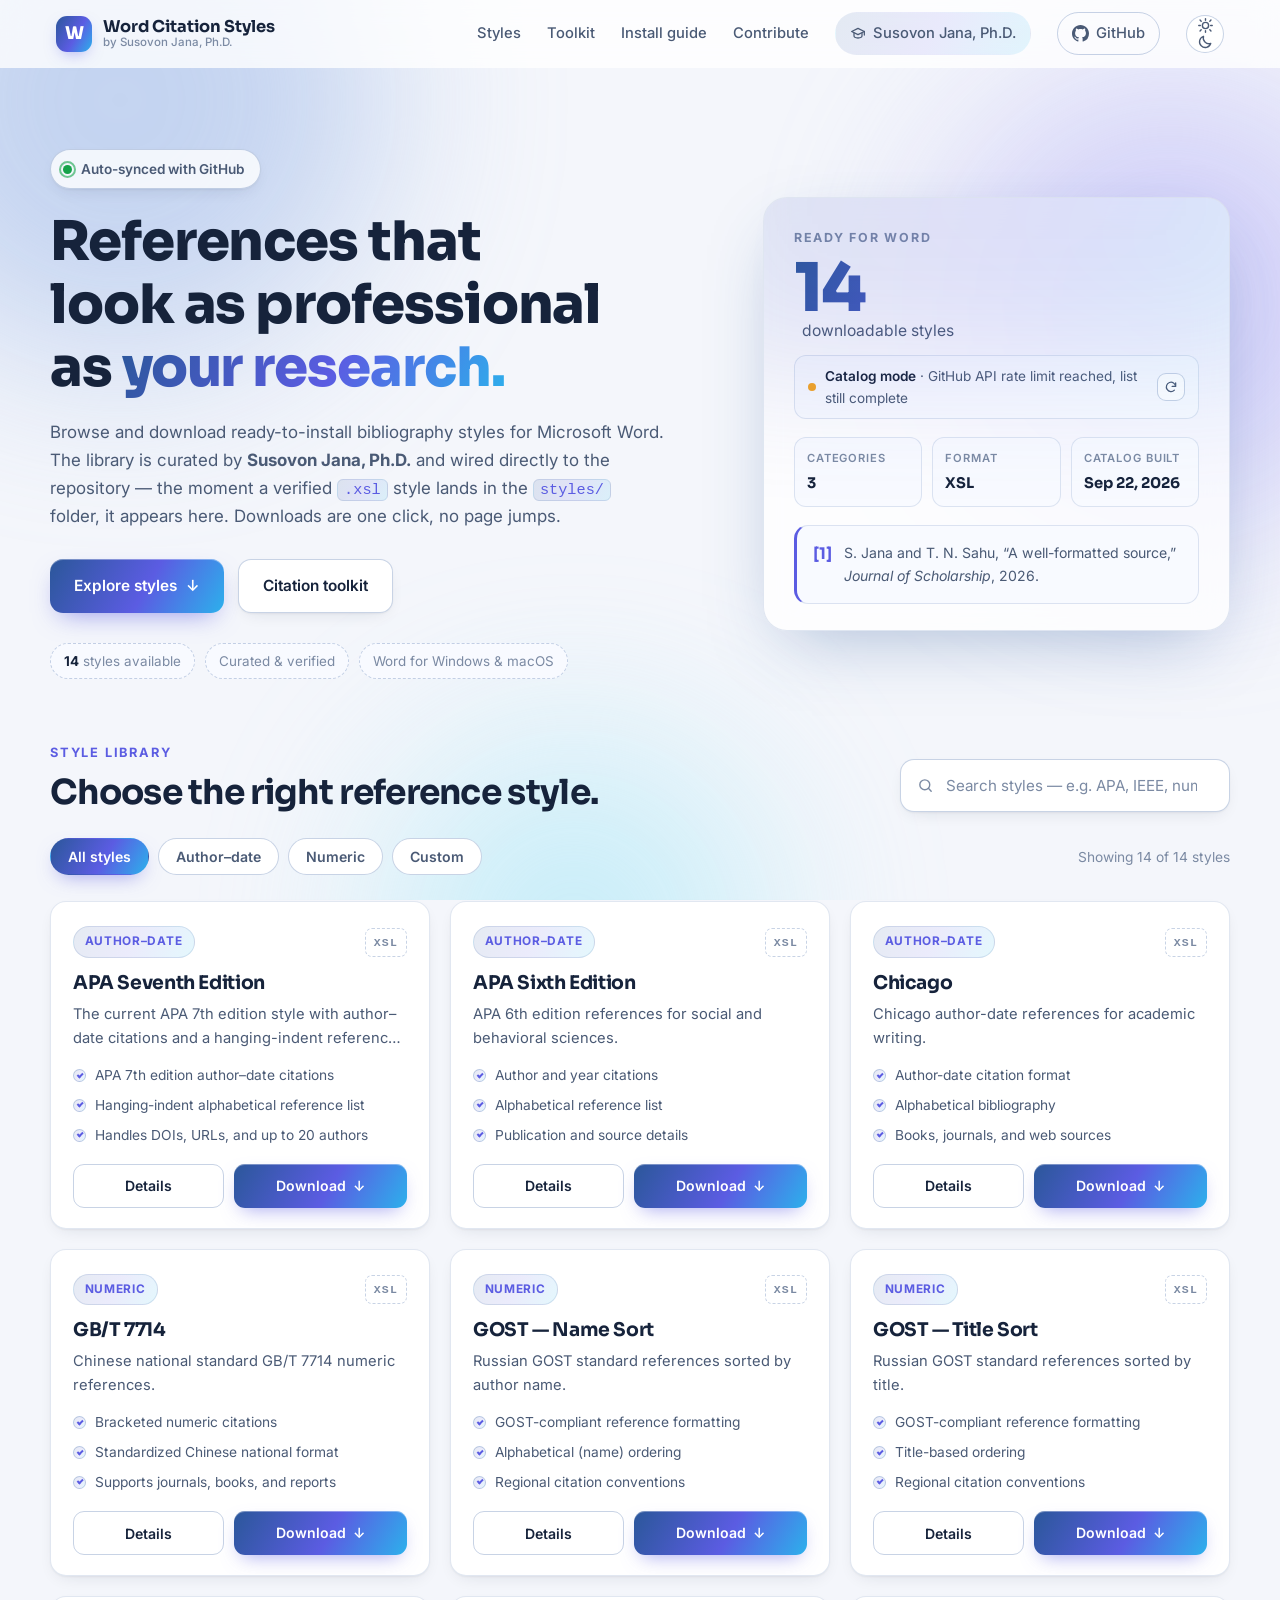
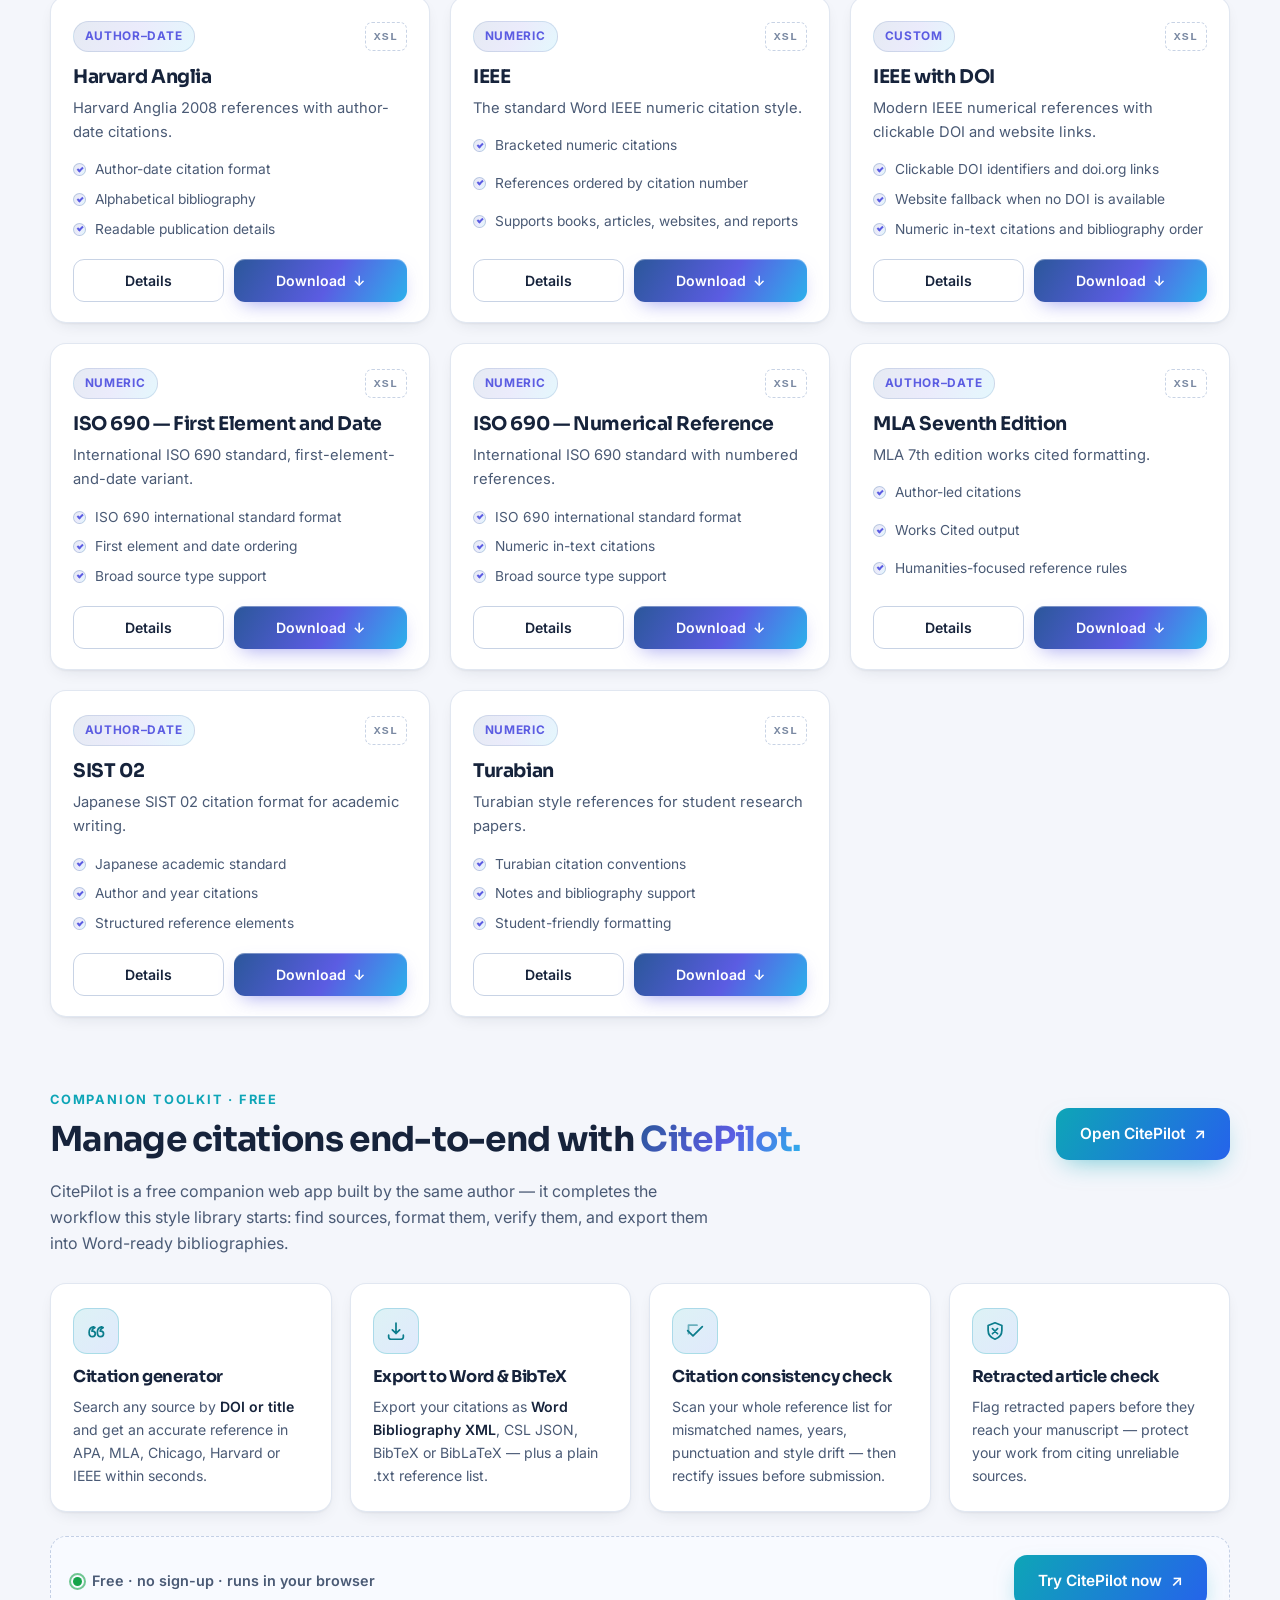
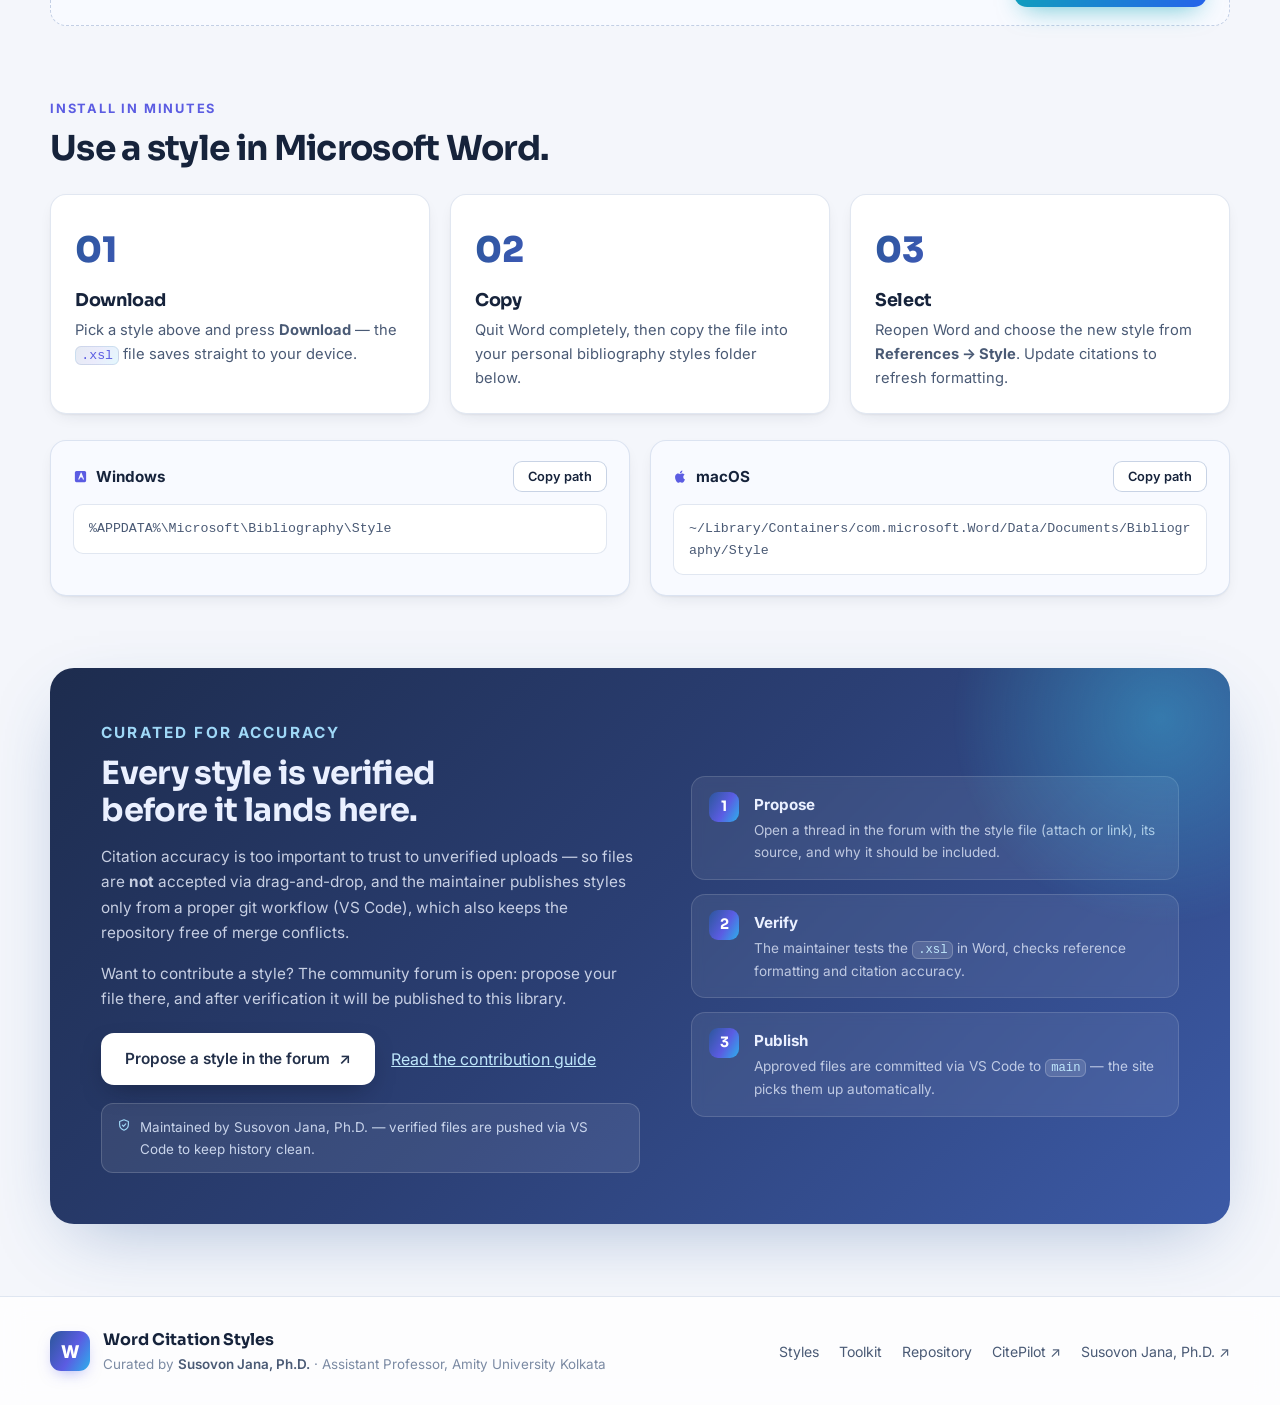
==== commit 62a811ef: "Tools Enhancement" ====
--- a/index.html
+++ b/index.html
@@ -3,10 +3,10 @@
   <head>
     <meta charset="utf-8">
     <meta name="viewport" content="width=device-width, initial-scale=1">
-    <meta name="description" content="Download and install Microsoft Word bibliography & citation styles. The library auto-syncs with GitHub — every new style appears automatically.">
+    <meta name="description" content="Download and install Microsoft Word bibliography & citation styles. Curated by Susovon Jana, Ph.D. Auto-synced with GitHub, with the free CitePilot citation toolkit.">
     <meta name="theme-color" content="#2b579a">
     <meta property="og:title" content="Word Citation Styles — Download Center">
-    <meta property="og:description" content="Ready-to-install bibliography styles for Microsoft Word. Auto-synced with GitHub.">
+    <meta property="og:description" content="Ready-to-install bibliography styles for Microsoft Word. Auto-synced with GitHub. Curated by Susovon Jana, Ph.D.">
     <meta property="og:type" content="website">
     <title>Word Citation Styles | Download Center</title>
     <link rel="icon" type="image/svg+xml" href="assets/favicon.svg">
@@ -15,7 +15,19 @@
     <link href="https://fonts.googleapis.com/css2?family=Inter:wght@400;500;600&family=Sora:wght@500;600;700;800&display=swap" rel="stylesheet">
     <link rel="stylesheet" href="assets/styles.css">
   </head>
-  <body>
+  <body class="is-booting">
+    <!-- glossy intro splash -->
+    <div class="intro-overlay" id="intro-overlay" aria-hidden="true">
+      <div class="intro-inner">
+        <span class="intro-mark" aria-hidden="true"><span>W</span></span>
+        <p class="intro-title">Word Citation Styles</p>
+        <p class="intro-sub">Ready-to-install bibliography styles · curated by <strong>Susovon Jana, Ph.D.</strong></p>
+        <span class="intro-bar"><span class="intro-bar-fill"></span></span>
+      </div>
+    </div>
+
+    <span class="scroll-progress" id="scroll-progress" aria-hidden="true"></span>
+
     <div class="backdrop" aria-hidden="true">
       <span class="orb orb-a"></span>
       <span class="orb orb-b"></span>
@@ -25,14 +37,22 @@
     <header class="site-header" id="site-header">
       <a class="brand" href="#top" aria-label="Word Citation Styles home">
         <span class="brand-mark" aria-hidden="true">W</span>
-        <span class="brand-name">Word Citation Styles</span>
+        <span class="brand-text">
+          <span class="brand-name">Word Citation Styles</span>
+          <span class="brand-by">by Susovon Jana, Ph.D.</span>
+        </span>
       </a>
       <nav class="site-nav" aria-label="Primary navigation">
         <a href="#styles">Styles</a>
+        <a href="#citepilot">Toolkit</a>
         <a href="#install">Install guide</a>
-        <a href="#add">Add a style</a>
-        <a class="nav-github" href="https://github.com/susovon-jana/word-bibliography-styles" target="_blank" rel="noreferrer" aria-label="View repository on GitHub">
-          <svg viewBox="0 0 16 16" width="18" height="18" aria-hidden="true" fill="currentColor"><path d="M8 0C3.58 0 0 3.58 0 8c0 3.54 2.29 6.53 5.47 7.59.4.07.55-.17.55-.38 0-.19-.01-.82-.01-1.49-2.01.37-2.53-.49-2.69-.94-.09-.23-.48-.94-.82-1.13-.28-.15-.68-.52-.01-.53.63-.01 1.08.58 1.23.82.72 1.21 1.87.87 2.33.66.07-.52.28-.87.51-1.07-1.78-.2-3.64-.89-3.64-3.95 0-.87.31-1.59.82-2.15-.08-.2-.36-1.02.08-2.12 0 0 .67-.21 2.2.82.64-.18 1.32-.27 2-.27s1.36.09 2 .27c1.53-1.04 2.2-.82 2.2-.82.44 1.1.16 1.92.08 2.12.51.56.82 1.27.82 2.15 0 3.07-1.87 3.75-3.65 3.95.29.25.54.73.54 1.48 0 1.07-.01 1.93-.01 2.2 0 .21.15.46.55.38A8.01 8.01 0 0 0 16 8c0-4.42-3.58-8-8-8Z"/></svg>
+        <a href="#add">Contribute</a>
+        <a class="nav-chip nav-chip-profile" href="https://dr-susovon.pages.dev/" target="_blank" rel="noreferrer" title="Susovon Jana, Ph.D. — Assistant Professor, Amity University Kolkata">
+          <svg viewBox="0 0 24 24" width="16" height="16" fill="none" stroke="currentColor" stroke-width="1.9" stroke-linecap="round" stroke-linejoin="round" aria-hidden="true"><path d="M12 3.5 2.5 8.2 12 12.9l9.5-4.7L12 3.5Z"/><path d="M6 10.4v4.4c0 1.6 2.7 3.2 6 3.2s6-1.6 6-3.2v-4.4"/><path d="M21.5 8.2v5.3"/></svg>
+          <span>Susovon Jana, Ph.D.</span>
+        </a>
+        <a class="nav-chip" href="https://github.com/susovon-jana/word-bibliography-styles" target="_blank" rel="noreferrer" aria-label="View repository on GitHub">
+          <svg viewBox="0 0 16 16" width="17" height="17" aria-hidden="true" fill="currentColor"><path d="M8 0C3.58 0 0 3.58 0 8c0 3.54 2.29 6.53 5.47 7.59.4.07.55-.17.55-.38 0-.19-.01-.82-.01-1.49-2.01.37-2.53-.49-2.69-.94-.09-.23-.48-.94-.82-1.13-.28-.15-.68-.52-.01-.53.63-.01 1.08.58 1.23.82.72 1.21 1.87.87 2.33.66.07-.52.28-.87.51-1.07-1.78-.2-3.64-.89-3.64-3.95 0-.87.31-1.59.82-2.15-.08-.2-.36-1.02.08-2.12 0 0 .67-.21 2.2.82.64-.18 1.32-.27 2-.27s1.36.09 2 .27c1.53-1.04 2.2-.82 2.2-.82.44 1.1.16 1.92.08 2.12.51.56.82 1.27.82 2.15 0 3.07-1.87 3.75-3.65 3.95.29.25.54.73.54 1.48 0 1.07-.01 1.93-.01 2.2 0 .21.15.46.55.38A8.01 8.01 0 0 0 16 8c0-4.42-3.58-8-8-8Z"/></svg>
           <span>GitHub</span>
         </a>
         <button class="theme-toggle" id="theme-toggle" type="button" aria-label="Switch color theme">
@@ -49,30 +69,31 @@
     <main id="top">
       <!-- ================= HERO ================= -->
       <section class="hero">
-        <div class="hero-copy reveal">
-          <p class="eyebrow-badge">
+        <div class="hero-copy">
+          <p class="eyebrow-badge hero-item" style="--i:0">
             <span class="pulse-dot" aria-hidden="true"></span>
             Auto-synced with GitHub
           </p>
-          <h1>References that look as professional as <span class="grad-text">your research.</span></h1>
-          <p class="hero-text">
+          <h1 class="hero-item" style="--i:1">References that look as professional as <span class="grad-text">your research.</span></h1>
+          <p class="hero-text hero-item" style="--i:2">
             Browse and download ready-to-install bibliography styles for Microsoft Word.
-            This library is wired directly to the repository — the moment a new
-            <code>.xsl</code> style lands in the <code>styles/</code> folder, it appears here.
-            No rebuilds, no manual catalog edits.
+            The library is curated by <strong>Susovon Jana, Ph.D.</strong> and wired directly to the
+            repository — the moment a verified <code>.xsl</code> style lands in the
+            <code>styles/</code> folder, it appears here. Downloads are one click, no page jumps.
           </p>
-          <div class="hero-actions">
+          <div class="hero-actions hero-item" style="--i:3">
             <a class="button" href="#styles">Explore styles <span aria-hidden="true">↓</span></a>
-            <a class="button button-ghost" href="#add">Add your own style</a>
-          </div>
-          <ul class="hero-chips" aria-label="Highlights">
+            <a class="button button-ghost" href="#citepilot">Citation toolkit</a>
+          </div>
+          <ul class="hero-chips hero-item" style="--i:4" aria-label="Highlights">
             <li><strong id="chip-count">—</strong> styles available</li>
-            <li>Free &amp; open repository</li>
+            <li>Curated &amp; verified</li>
             <li>Word for Windows &amp; macOS</li>
           </ul>
         </div>
 
-        <aside class="hero-panel reveal" aria-label="Style library summary">
+        <aside class="hero-panel hero-item" style="--i:2" aria-label="Style library summary">
+          <span class="panel-sheen" aria-hidden="true"></span>
           <div class="panel-glow" aria-hidden="true"></div>
           <p class="panel-label">Ready for Word</p>
           <p class="panel-count"><strong id="style-total">0</strong><span class="panel-count-suffix">downloadable styles</span></p>
@@ -86,10 +107,10 @@
           <dl class="panel-stats">
             <div><dt>Categories</dt><dd id="stat-categories">—</dd></div>
             <div><dt>Format</dt><dd>XSL</dd></div>
-            <div><dt>Last catalog build</dt><dd id="stat-updated">—</dd></div>
+            <div><dt>Catalog built</dt><dd id="stat-updated">—</dd></div>
           </dl>
           <div class="sample-reference">
-            <span class="sample-marker" id="sample-marker" aria-hidden="true">[1]</span>
+            <span class="sample-marker" aria-hidden="true">[1]</span>
             <p>S. Jana and T. N. Sahu, “A well-formatted source,” <em>Journal of Scholarship</em>, 2026.</p>
           </div>
         </aside>
@@ -118,6 +139,59 @@
         </div>
       </section>
 
+      <!-- ================= CITEPILOT TOOLKIT ================= -->
+      <section class="citepilot-section" id="citepilot">
+        <div class="section-heading reveal">
+          <div>
+            <p class="eyebrow eyebrow-citepilot">Companion toolkit · free</p>
+            <h2>Manage citations end-to-end with <span class="grad-text">CitePilot.</span></h2>
+          </div>
+          <a class="button tool-open" href="https://citepilot.pages.dev/" target="_blank" rel="noreferrer">Open CitePilot <span aria-hidden="true">↗</span></a>
+        </div>
+
+        <p class="section-lede reveal">
+          CitePilot is a free companion web app built by the same author — it completes the workflow
+          this style library starts: find sources, format them, verify them, and export them into
+          Word-ready bibliographies.
+        </p>
+
+        <div class="tool-grid">
+          <article class="tool-card reveal">
+            <span class="tool-icon" aria-hidden="true">
+              <svg viewBox="0 0 24 24" width="22" height="22" fill="none" stroke="currentColor" stroke-width="1.9" stroke-linecap="round" stroke-linejoin="round"><path d="M9 7.5c-3 .5-4.5 2.6-4.5 6 0 2.9 1.4 4.6 3.6 4.6 1.8 0 3.1-1.3 3.1-3.1 0-1.7-1.2-2.9-2.8-2.9-.3 0-.6 0-.8.1.2-1.9 1.3-3.2 3.2-3.9L9 7.5Zm9 0c-3 .5-4.5 2.6-4.5 6 0 2.9 1.4 4.6 3.6 4.6 1.8 0 3.1-1.3 3.1-3.1 0-1.7-1.2-2.9-2.8-2.9-.3 0-.6 0-.8.1.2-1.9 1.3-3.2 3.2-3.9L18 7.5Z"/></svg>
+            </span>
+            <h3>Citation generator</h3>
+            <p>Search any source by <strong>DOI or title</strong> and get an accurate reference in APA, MLA, Chicago, Harvard or IEEE within seconds.</p>
+          </article>
+          <article class="tool-card reveal">
+            <span class="tool-icon" aria-hidden="true">
+              <svg viewBox="0 0 24 24" width="22" height="22" fill="none" stroke="currentColor" stroke-width="1.9" stroke-linecap="round" stroke-linejoin="round"><path d="M12 3.5v11.2m0 0 4-4m-4 4-4-4"/><path d="M4 16.5v2A2.5 2.5 0 0 0 6.5 21h11a2.5 2.5 0 0 0 2.5-2.5v-2"/></svg>
+            </span>
+            <h3>Export to Word &amp; BibTeX</h3>
+            <p>Export your citations as <strong>Word Bibliography XML</strong>, CSL JSON, BibTeX or BibLaTeX — plus a plain .txt reference list.</p>
+          </article>
+          <article class="tool-card reveal">
+            <span class="tool-icon" aria-hidden="true">
+              <svg viewBox="0 0 24 24" width="22" height="22" fill="none" stroke="currentColor" stroke-width="1.9" stroke-linecap="round" stroke-linejoin="round"><path d="M20 7.2 9.8 17.4 4 11.6"/><path d="M14.2 5.6 4.9 5.6 4.9 14.9" opacity=".55"/></svg>
+            </span>
+            <h3>Citation consistency check</h3>
+            <p>Scan your whole reference list for mismatched names, years, punctuation and style drift — then rectify issues before submission.</p>
+          </article>
+          <article class="tool-card reveal">
+            <span class="tool-icon" aria-hidden="true">
+              <svg viewBox="0 0 24 24" width="22" height="22" fill="none" stroke="currentColor" stroke-width="1.9" stroke-linecap="round" stroke-linejoin="round"><path d="M12 3 4.5 6v5.2c0 4.6 3.2 8.3 7.5 9.8 4.3-1.5 7.5-5.2 7.5-9.8V6L12 3Z"/><path d="m9.2 9.4 5.6 5.6m0-5.6-5.6 5.6"/></svg>
+            </span>
+            <h3>Retracted article check</h3>
+            <p>Flag retracted papers before they reach your manuscript — protect your work from citing unreliable sources.</p>
+          </article>
+        </div>
+
+        <div class="tool-cta reveal">
+          <p class="tool-cta-chip"><span class="pulse-dot" aria-hidden="true"></span> Free · no sign-up · runs in your browser</p>
+          <a class="button" href="https://citepilot.pages.dev/" target="_blank" rel="noreferrer">Try CitePilot now <span aria-hidden="true">↗</span></a>
+        </div>
+      </section>
+
       <!-- ================= INSTALL ================= -->
       <section class="install-section" id="install">
         <div class="section-heading reveal">
@@ -131,7 +205,7 @@
           <article class="step reveal">
             <span class="step-num" aria-hidden="true">01</span>
             <h3>Download</h3>
-            <p>Pick a style above, review its features, then download the <code>.xsl</code> file to your computer.</p>
+            <p>Pick a style above and press <strong>Download</strong> — the <code>.xsl</code> file saves straight to your device.</p>
           </article>
           <article class="step reveal">
             <span class="step-num" aria-hidden="true">02</span>
@@ -169,34 +243,43 @@
         </div>
       </section>
 
-      <!-- ================= CONTRIBUTE ================= -->
+      <!-- ================= CONTRIBUTE (curated) ================= -->
       <section class="contribute-section reveal" id="add">
         <div class="contribute-card">
           <div class="contribute-copy">
-            <p class="eyebrow">Built to grow</p>
-            <h2>Add a new style with one commit.</h2>
+            <p class="eyebrow">Curated for accuracy</p>
+            <h2>Every style is verified before it lands here.</h2>
             <p>
-              This site scans the <code>styles/</code> folder automatically — through the
-              live GitHub API and a catalog that is rebuilt on every push. There is no
-              HTML to edit and no list to update by hand.
+              Citation accuracy is too important to trust to unverified uploads — so files are
+              <strong>not</strong> accepted via drag-and-drop, and the maintainer publishes styles
+              only from a proper git workflow (VS Code), which also keeps the repository free of
+              merge conflicts.
+            </p>
+            <p>
+              Want to contribute a style? The community forum is open: propose your file there,
+              and after verification it will be published to this library.
             </p>
             <div class="contribute-actions">
-              <a class="button button-light" href="https://github.com/susovon-jana/word-bibliography-styles/upload/main/styles" target="_blank" rel="noreferrer">Upload a style on GitHub <span aria-hidden="true">↗</span></a>
-              <a class="text-link" href="README.md">Read the contributor guide</a>
+              <a class="button button-light" href="https://github.com/susovon-jana/word-bibliography-styles/discussions" target="_blank" rel="noreferrer">Propose a style in the forum <span aria-hidden="true">↗</span></a>
+              <a class="text-link" href="README.md#contributing">Read the contribution guide</a>
             </div>
-          </div>
-          <ol class="contribute-steps" aria-label="How automatic updates work">
+            <p class="contribute-note">
+              <svg viewBox="0 0 24 24" width="14" height="14" fill="none" stroke="currentColor" stroke-width="2" stroke-linecap="round" stroke-linejoin="round" aria-hidden="true"><path d="M12 3 4.5 6v5.2c0 4.6 3.2 8.3 7.5 9.8 4.3-1.5 7.5-5.2 7.5-9.8V6L12 3Z"/><path d="m9.2 12.2 2 2 3.8-4"/></svg>
+              Maintained by Susovon Jana, Ph.D. — verified files are pushed via VS Code to keep history clean.
+            </p>
+          </div>
+          <ol class="contribute-steps" aria-label="How styles get published">
             <li>
               <span>1</span>
-              <div><strong>Drop</strong><p>Save your <code>.xsl</code> file into <code>styles/</code> — any name works; the real Word name is read from the file itself.</p></div>
+              <div><strong>Propose</strong><p>Open a thread in the forum with the style file (attach or link), its source, and why it should be included.</p></div>
             </li>
             <li>
               <span>2</span>
-              <div><strong>Push</strong><p>Commit and push to <code>main</code>. A workflow validates the file and rebuilds the catalog.</p></div>
+              <div><strong>Verify</strong><p>The maintainer tests the <code>.xsl</code> in Word, checks reference formatting and citation accuracy.</p></div>
             </li>
             <li>
               <span>3</span>
-              <div><strong>Done</strong><p>The counter ticks up and the card appears here automatically — usually within a minute.</p></div>
+              <div><strong>Publish</strong><p>Approved files are committed via VS Code to <code>main</code> — the site picks them up automatically.</p></div>
             </li>
           </ol>
         </div>
@@ -209,14 +292,15 @@
           <span class="brand-mark" aria-hidden="true">W</span>
           <div>
             <p class="footer-title">Word Citation Styles</p>
-            <p>Built for clear, consistent academic references.</p>
+            <p>Curated by <a href="https://dr-susovon.pages.dev/" target="_blank" rel="noreferrer">Susovon Jana, Ph.D.</a> · Assistant Professor, Amity University Kolkata</p>
           </div>
         </div>
         <nav class="footer-links" aria-label="Footer navigation">
           <a href="#styles">Styles</a>
-          <a href="#install">Install guide</a>
+          <a href="#citepilot">Toolkit</a>
           <a href="https://github.com/susovon-jana/word-bibliography-styles" target="_blank" rel="noreferrer">Repository</a>
-          <a href="https://dr-susovon.pages.dev/" target="_blank" rel="noreferrer">Developer profile ↗</a>
+          <a href="https://citepilot.pages.dev/" target="_blank" rel="noreferrer">CitePilot ↗</a>
+          <a href="https://dr-susovon.pages.dev/" target="_blank" rel="noreferrer">Susovon Jana, Ph.D. ↗</a>
         </nav>
       </div>
     </footer>
@@ -243,7 +327,7 @@
         <ul class="feature-list"></ul>
         <div class="card-actions">
           <button class="details-button" type="button">Details</button>
-          <a class="download-button" download>Download <span aria-hidden="true">↓</span></a>
+          <a class="download-button" href="#" role="button" aria-label="Download this style">Download <span aria-hidden="true">↓</span></a>
         </div>
       </article>
     </template>
--- a/assets/styles.css
+++ b/assets/styles.css
@@ -33,12 +33,174 @@
 
   --radius: 16px;
   --radius-lg: 24px;
+  --sheen: rgba(255, 255, 255, 0.5);
 
   --header-h: 68px;
+}
+
+/* ---------- glossy intro splash ---------- */
+.intro-overlay {
+  position: fixed;
+  inset: 0;
+  z-index: 200;
+  display: grid;
+  place-items: center;
+  background:
+    radial-gradient(900px 520px at 20% 0%, rgba(91, 92, 226, 0.4), transparent 60%),
+    radial-gradient(700px 500px at 85% 100%, rgba(34, 195, 238, 0.28), transparent 55%),
+    linear-gradient(150deg, #0c1428 0%, #16224a 55%, #1d2c5e 100%);
+  transition: opacity 0.6s ease, visibility 0.6s ease;
+}
+
+.intro-overlay::after {
+  content: "";
+  position: absolute;
+  inset: 0;
+  background: linear-gradient(115deg, transparent 30%, var(--sheen) 46%, transparent 60%);
+  background-size: 260% 100%;
+  animation: intro-sheen 2.6s ease-in-out infinite;
+  pointer-events: none;
+}
+
+@keyframes intro-sheen {
+  0% { background-position: 130% 0; }
+  60%, 100% { background-position: -130% 0; }
+}
+
+.intro-inner { text-align: center; padding: 0 24px; }
+
+.intro-mark {
+  position: relative;
+  display: inline-grid;
+  place-items: center;
+  width: 84px;
+  height: 84px;
+  border-radius: 26px;
+  background: var(--grad);
+  box-shadow:
+    0 24px 60px -18px rgba(91, 92, 226, 0.9),
+    inset 0 1px 0 rgba(255, 255, 255, 0.45);
+  animation: intro-pop 0.9s cubic-bezier(0.2, 1.4, 0.3, 1) both;
+}
+
+.intro-mark::before {
+  content: "";
+  position: absolute;
+  inset: -14px;
+  border-radius: 34px;
+  border: 2px solid rgba(120, 160, 255, 0.5);
+  animation: intro-ring 1.6s ease-out infinite;
+}
+
+@keyframes intro-ring {
+  0% { transform: scale(0.86); opacity: 0.9; }
+  100% { transform: scale(1.25); opacity: 0; }
+}
+
+@keyframes intro-pop {
+  from { transform: scale(0.4) rotate(-8deg); opacity: 0; }
+  to { transform: scale(1) rotate(0); opacity: 1; }
+}
+
+.intro-mark span {
+  font-family: var(--font-display);
+  font-size: 2.4rem;
+  font-weight: 800;
+  color: #fff;
+  text-shadow: 0 2px 12px rgba(9, 14, 30, 0.45);
+}
+
+.intro-title {
+  margin: 22px 0 6px;
+  font-family: var(--font-display);
+  font-size: 1.5rem;
+  font-weight: 700;
+  color: #f2f6ff;
+  letter-spacing: -0.01em;
+  animation: intro-rise 0.8s 0.15s cubic-bezier(0.2, 0.7, 0.3, 1) both;
+}
+
+.intro-sub {
+  margin: 0 0 26px;
+  font-size: 0.9rem;
+  color: rgba(226, 236, 255, 0.75);
+  animation: intro-rise 0.8s 0.28s cubic-bezier(0.2, 0.7, 0.3, 1) both;
+}
+
+.intro-sub strong { color: #bfe0ff; font-weight: 600; }
+
+@keyframes intro-rise {
+  from { opacity: 0; transform: translateY(14px); }
+  to { opacity: 1; transform: none; }
+}
+
+.intro-bar {
+  display: block;
+  width: min(240px, 60vw);
+  height: 4px;
+  margin-inline: auto;
+  border-radius: 999px;
+  background: rgba(255, 255, 255, 0.14);
+  overflow: hidden;
+}
+
+.intro-bar-fill {
+  display: block;
+  height: 100%;
+  width: 40%;
+  border-radius: inherit;
+  background: linear-gradient(90deg, #22c3ee, #8f8ffb, #22c3ee);
+  background-size: 200% 100%;
+  animation: intro-load 1.15s ease-in-out infinite;
+}
+
+@keyframes intro-load {
+  0% { transform: translateX(-110%); }
+  100% { transform: translateX(320%); }
+}
+
+.intro-overlay.is-done { opacity: 0; visibility: hidden; pointer-events: none; }
+
+body.is-booting { overflow: hidden; }
+
+body.is-booting .hero-item { opacity: 0; }
+
+/* ---------- scroll progress ---------- */
+.scroll-progress {
+  position: fixed;
+  top: 0;
+  left: 0;
+  z-index: 120;
+  height: 3px;
+  width: 0;
+  background: var(--grad);
+  box-shadow: 0 0 12px rgba(91, 92, 226, 0.65);
+  transition: width 0.08s linear;
+  pointer-events: none;
+}
+
+/* ---------- hero staggered entrance ---------- */
+.hero-item {
+  opacity: 0;
+  transform: translateY(26px);
+  animation: hero-in 0.85s cubic-bezier(0.2, 0.7, 0.3, 1) forwards;
+  animation-delay: calc(var(--i, 0) * 130ms + 60ms);
+}
+
+body:not(.is-booting) .hero-item { animation-play-state: running; }
+
+@keyframes hero-in {
+  from { opacity: 0; transform: translateY(26px); }
+  to { opacity: 1; transform: none; }
+}
+
+@media (prefers-reduced-motion: reduce) {
+  .hero-item { opacity: 1 !important; transform: none !important; animation: none !important; }
 }
 
 html[data-theme="dark"] {
   --page: #0a1020;
+  --sheen: rgba(160, 190, 255, 0.14);
   --surface: #121a2e;
   --surface-2: #17203a;
   --surface-glass: rgba(16, 23, 43, 0.72);
@@ -166,12 +328,21 @@
 .brand {
   display: inline-flex;
   align-items: center;
-  gap: 10px;
+  gap: 11px;
   font-family: var(--font-display);
   font-weight: 700;
   font-size: 1.02rem;
   text-decoration: none;
   white-space: nowrap;
+}
+
+.brand-text { display: flex; flex-direction: column; line-height: 1.2; }
+
+.brand-by {
+  font-family: var(--font-body);
+  font-size: 0.72rem;
+  font-weight: 500;
+  color: var(--text-faint);
 }
 
 .brand-mark {
@@ -201,23 +372,38 @@
   transition: color 0.2s ease;
 }
 
-.site-nav a:not(.nav-github):hover { color: var(--text); }
-
-.nav-github {
+.site-nav a:not(.nav-chip):hover { color: var(--text); }
+
+.nav-chip {
   display: inline-flex;
   align-items: center;
   gap: 7px;
   padding: 8px 14px;
   border: 1px solid var(--border-strong);
   border-radius: 999px;
-  font-size: 0.88rem;
+  font-size: 0.86rem;
   font-weight: 600;
   text-decoration: none;
   color: var(--text);
-  transition: background 0.2s ease, transform 0.2s ease;
-}
-
-.nav-github:hover { background: var(--grad-soft); transform: translateY(-1px); }
+  transition: background 0.2s ease, transform 0.2s ease, border-color 0.2s ease, box-shadow 0.2s ease;
+}
+
+.nav-chip:hover {
+  background: var(--grad-soft);
+  transform: translateY(-1px);
+  border-color: var(--brand-2);
+  box-shadow: 0 8px 18px -10px rgba(91, 92, 226, 0.5);
+}
+
+.nav-chip-profile {
+  border-color: transparent;
+  background: var(--grad-soft);
+  color: var(--brand-2);
+}
+
+html[data-theme="dark"] .nav-chip-profile { color: #9fb6ff; }
+
+.nav-chip-profile:hover { color: var(--text); }
 
 .theme-toggle {
   display: inline-grid;
@@ -239,6 +425,11 @@
 html[data-theme="dark"] .theme-icon-sun { display: none; }
 .theme-icon { display: grid; place-items: center; }
 
+@media (max-width: 1150px) {
+  .nav-chip-profile span { display: none; }
+  .nav-chip-profile { padding: 8px 11px; }
+}
+
 /* ---------- layout ---------- */
 main {
   width: min(1180px, 100% - clamp(28px, 7vw, 96px));
@@ -351,8 +542,9 @@
 
 .hero-chips strong { color: var(--text); }
 
-/* buttons */
+/* buttons — glossy sheen sweep */
 .button {
+  position: relative;
   display: inline-flex;
   align-items: center;
   gap: 9px;
@@ -365,11 +557,31 @@
   font-size: 0.96rem;
   font-weight: 600;
   text-decoration: none;
-  box-shadow: 0 10px 26px -10px rgba(91, 92, 226, 0.65);
+  box-shadow: 0 10px 26px -10px rgba(91, 92, 226, 0.65), inset 0 1px 0 rgba(255, 255, 255, 0.35);
+  overflow: hidden;
   transition: transform 0.2s ease, box-shadow 0.2s ease, filter 0.2s ease;
 }
 
-.button:hover { transform: translateY(-2px); filter: brightness(1.06); box-shadow: 0 16px 32px -12px rgba(91, 92, 226, 0.7); }
+.button::after {
+  content: "";
+  position: absolute;
+  top: -20%;
+  bottom: -20%;
+  left: -70%;
+  width: 45%;
+  background: linear-gradient(105deg, transparent 8%, rgba(255, 255, 255, 0.55) 50%, transparent 92%);
+  transform: skewX(-18deg);
+  transition: left 0.65s cubic-bezier(0.3, 0.7, 0.4, 1);
+  pointer-events: none;
+}
+
+.button:hover::after { left: 135%; }
+
+.button:active { transform: translateY(0) scale(0.98); }
+
+.button:hover { transform: translateY(-2px); filter: brightness(1.06); box-shadow: 0 16px 32px -12px rgba(91, 92, 226, 0.7), inset 0 1px 0 rgba(255, 255, 255, 0.35); }
+
+.button.is-busy { pointer-events: none; opacity: 0.75; }
 
 .button-ghost {
   background: var(--surface);
@@ -409,6 +621,23 @@
   pointer-events: none;
 }
 
+.panel-sheen {
+  position: absolute;
+  top: -60%;
+  left: -80%;
+  width: 55%;
+  height: 220%;
+  background: linear-gradient(105deg, transparent 20%, var(--sheen) 50%, transparent 80%);
+  transform: rotate(8deg);
+  animation: panel-sheen 7.5s ease-in-out infinite;
+  pointer-events: none;
+}
+
+@keyframes panel-sheen {
+  0%, 55% { left: -80%; }
+  85%, 100% { left: 130%; }
+}
+
 .panel-label {
   margin: 0;
   font-size: 0.78rem;
@@ -509,6 +738,15 @@
 
 .sample-marker { font-family: var(--font-display); font-weight: 700; color: var(--brand-2); }
 
+.sample-reference {
+  animation: float-soft 6.5s ease-in-out infinite;
+}
+
+@keyframes float-soft {
+  0%, 100% { transform: translateY(0); }
+  50% { transform: translateY(-5px); }
+}
+
 .sample-reference p {
   margin: 0;
   font-size: 0.88rem;
@@ -610,9 +848,26 @@
   border: 1px solid var(--border);
   background: var(--surface);
   box-shadow: var(--shadow-1);
+  overflow: hidden;
   transition: transform 0.25s ease, box-shadow 0.25s ease, border-color 0.25s ease;
   animation: card-in 0.5s cubic-bezier(0.2, 0.7, 0.3, 1) both;
 }
+
+/* glossy diagonal highlight */
+.style-card::after {
+  content: "";
+  position: absolute;
+  top: 0;
+  right: 0;
+  width: 65%;
+  height: 42%;
+  background: radial-gradient(ellipse at top right, var(--sheen), transparent 65%);
+  opacity: 0;
+  transition: opacity 0.35s ease;
+  pointer-events: none;
+}
+
+.style-card:hover::after { opacity: 1; }
 
 .style-card::before {
   content: "";
@@ -761,10 +1016,31 @@
   border: 0;
   background: var(--grad);
   color: #fff;
-  box-shadow: 0 8px 20px -8px rgba(91, 92, 226, 0.6);
-}
+  box-shadow: 0 8px 20px -8px rgba(91, 92, 226, 0.6), inset 0 1px 0 rgba(255, 255, 255, 0.35);
+  position: relative;
+  overflow: hidden;
+}
+
+.download-button::after {
+  content: "";
+  position: absolute;
+  top: -20%;
+  bottom: -20%;
+  left: -70%;
+  width: 45%;
+  background: linear-gradient(105deg, transparent 8%, rgba(255, 255, 255, 0.55) 50%, transparent 92%);
+  transform: skewX(-18deg);
+  transition: left 0.65s cubic-bezier(0.3, 0.7, 0.4, 1);
+  pointer-events: none;
+}
+
+.download-button:hover::after { left: 135%; }
 
 .download-button:hover { transform: translateY(-1px); filter: brightness(1.07); }
+
+.download-button.is-busy { pointer-events: none; opacity: 0.75; }
+
+.download-button.is-done { background: linear-gradient(120deg, #16a34a, #22c55e); box-shadow: 0 8px 20px -8px rgba(22, 163, 74, 0.6); }
 
 .loading {
   grid-column: 1 / -1;
@@ -775,6 +1051,105 @@
 }
 
 /* ---------- install section ---------- */
+/* ---------- CitePilot toolkit ---------- */
+.citepilot-section { padding: clamp(48px, 8vh, 84px) 0 0; }
+
+.eyebrow-citepilot { color: #0ea5b7; }
+
+html[data-theme="dark"] .eyebrow-citepilot { color: #3fd6f7; }
+
+.tool-open { background: linear-gradient(120deg, #0ea5b7, #2563eb); box-shadow: 0 10px 26px -10px rgba(14, 165, 183, 0.6); }
+
+.section-lede {
+  max-width: 68ch;
+  margin: -8px 0 26px;
+  color: var(--text-soft);
+  font-size: 1rem;
+}
+
+.tool-grid {
+  display: grid;
+  grid-template-columns: repeat(4, 1fr);
+  gap: 18px;
+}
+
+.tool-card {
+  position: relative;
+  padding: 24px 22px;
+  border-radius: var(--radius);
+  border: 1px solid var(--border);
+  background: var(--surface);
+  box-shadow: var(--shadow-1);
+  overflow: hidden;
+  transition: transform 0.25s ease, box-shadow 0.25s ease, border-color 0.25s ease;
+}
+
+.tool-card::before {
+  content: "";
+  position: absolute;
+  inset: 0 0 auto;
+  height: 3px;
+  background: linear-gradient(90deg, #0ea5b7, #2563eb);
+  opacity: 0;
+  transition: opacity 0.25s ease;
+}
+
+.tool-card:hover {
+  transform: translateY(-5px);
+  border-color: var(--border-strong);
+  box-shadow: var(--shadow-2);
+}
+
+.tool-card:hover::before { opacity: 1; }
+
+.tool-icon {
+  display: inline-grid;
+  place-items: center;
+  width: 46px;
+  height: 46px;
+  margin-bottom: 14px;
+  border-radius: 14px;
+  color: #0b7d8c;
+  background: linear-gradient(135deg, rgba(14, 165, 183, 0.14), rgba(37, 99, 235, 0.14));
+  border: 1px solid rgba(14, 165, 183, 0.25);
+}
+
+html[data-theme="dark"] .tool-icon { color: #3fd6f7; }
+
+.tool-card h3 { font-size: 1.02rem; margin-bottom: 8px; }
+
+.tool-card p { margin: 0; font-size: 0.88rem; color: var(--text-soft); }
+
+.tool-card p strong { color: var(--text); font-weight: 600; }
+
+.tool-cta {
+  display: flex;
+  align-items: center;
+  justify-content: space-between;
+  flex-wrap: wrap;
+  gap: 16px;
+  margin-top: 24px;
+  padding: 18px 22px;
+  border-radius: var(--radius);
+  border: 1px dashed var(--border-strong);
+  background: var(--surface-2);
+}
+
+.tool-cta-chip {
+  display: inline-flex;
+  align-items: center;
+  gap: 10px;
+  margin: 0;
+  font-size: 0.9rem;
+  font-weight: 600;
+  color: var(--text-soft);
+}
+
+.tool-cta .button { background: linear-gradient(120deg, #0ea5b7, #2563eb); box-shadow: 0 10px 26px -10px rgba(14, 165, 183, 0.65); }
+
+@media (max-width: 1020px) { .tool-grid { grid-template-columns: repeat(2, 1fr); } }
+@media (max-width: 560px) { .tool-grid { grid-template-columns: 1fr; } }
+
 .install-section { padding: clamp(48px, 8vh, 84px) 0 0; }
 
 .steps {
@@ -919,6 +1294,21 @@
 }
 
 .contribute-card .text-link { color: #bfe7fb; }
+
+.contribute-note {
+  display: flex;
+  align-items: flex-start;
+  gap: 9px;
+  margin: 18px 0 0;
+  padding: 12px 15px;
+  border-radius: 12px;
+  background: rgba(255, 255, 255, 0.08);
+  border: 1px solid rgba(255, 255, 255, 0.16);
+  font-size: 0.84rem !important;
+  color: rgba(226, 236, 255, 0.85) !important;
+}
+
+.contribute-note svg { flex: none; margin-top: 2px; color: #9fd8f7; }
 
 .contribute-steps {
   display: grid;
@@ -1007,6 +1397,10 @@
 }
 
 .footer-links a:hover { color: var(--text); }
+
+.footer-brand a { color: var(--text-soft); font-weight: 600; text-decoration: none; }
+
+.footer-brand a:hover { color: var(--brand-2); }
 
 /* ---------- dialog ---------- */
 #style-dialog {
@@ -1187,14 +1581,29 @@
 }
 
 @media (max-width: 760px) {
-  .brand-name { display: none; }
+  .brand-text .brand-name { display: none; }
+  .brand-by { font-size: 0.8rem; color: var(--text); font-weight: 600; }
   .section-heading { flex-direction: column; align-items: stretch; }
   .search { min-width: 0; }
   .steps { grid-template-columns: 1fr; }
   .path-grid { grid-template-columns: 1fr; }
-  .site-nav a:not(.nav-github) { display: none; }
+  .site-nav a:not(.nav-chip):not(.nav-chip-profile) { display: none; }
+  .nav-chip span { display: none; }
+  .nav-chip { padding: 9px 11px; }
   .panel-stats { grid-template-columns: repeat(3, 1fr); }
   .toolbar { flex-direction: column; align-items: flex-start; }
+  .tool-cta { flex-direction: column; align-items: flex-start; }
+  .hero-actions .button { flex: 1; justify-content: center; }
+  .dialog-card { padding: 26px 20px 24px; }
+}
+
+/* touch devices: bigger hit areas, no hover-dependent content */
+@media (hover: none) and (pointer: coarse) {
+  .details-button,
+  .download-button,
+  .copy-path,
+  .filter { min-height: 44px; }
+  .style-card:hover, .tool-card:hover { transform: none; }
 }
 
 /* ---------- reduced motion ---------- */
@@ -1207,4 +1616,8 @@
   }
   .reveal { opacity: 1; transform: none; }
   .style-card { animation: none; }
-}
+  .intro-overlay { display: none; }
+  body.is-booting { overflow: auto; }
+  body.is-booting .hero-item { opacity: 1; }
+  .panel-sheen, .intro-overlay::after { animation: none; }
+}
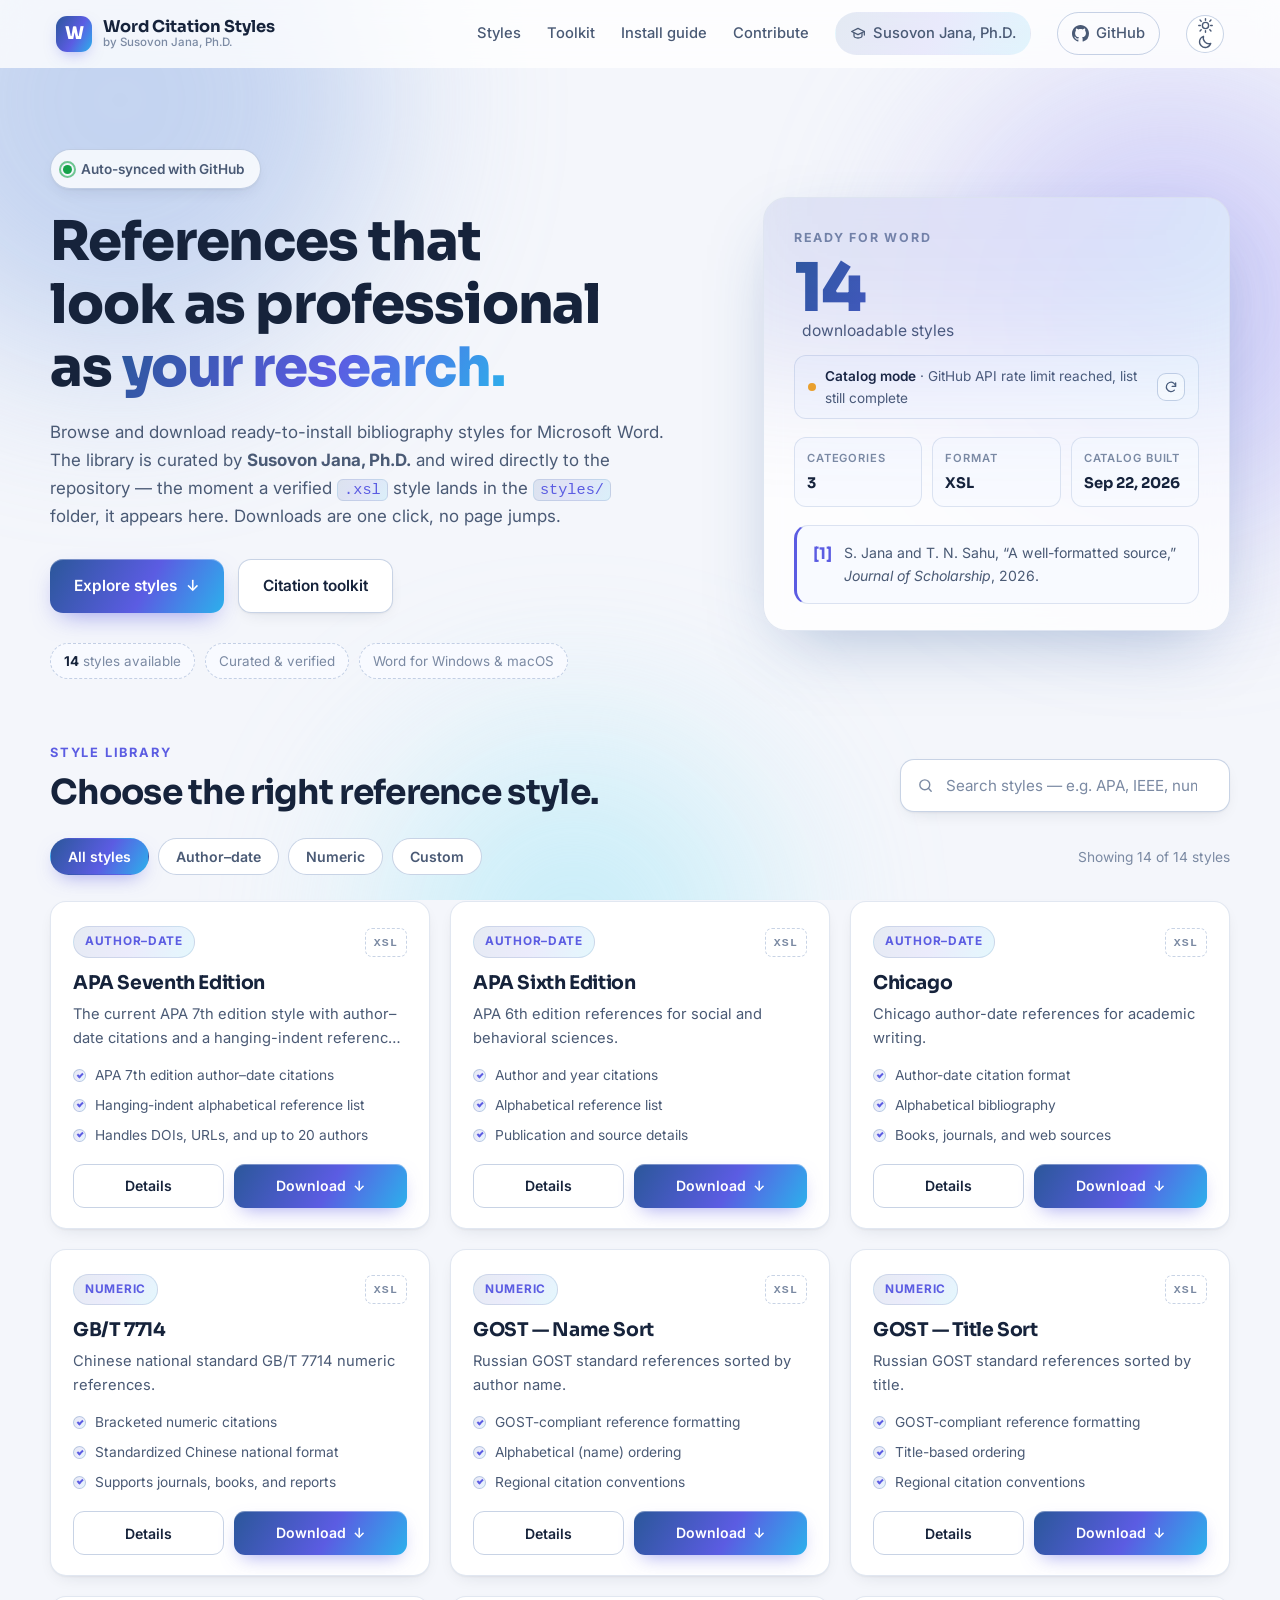
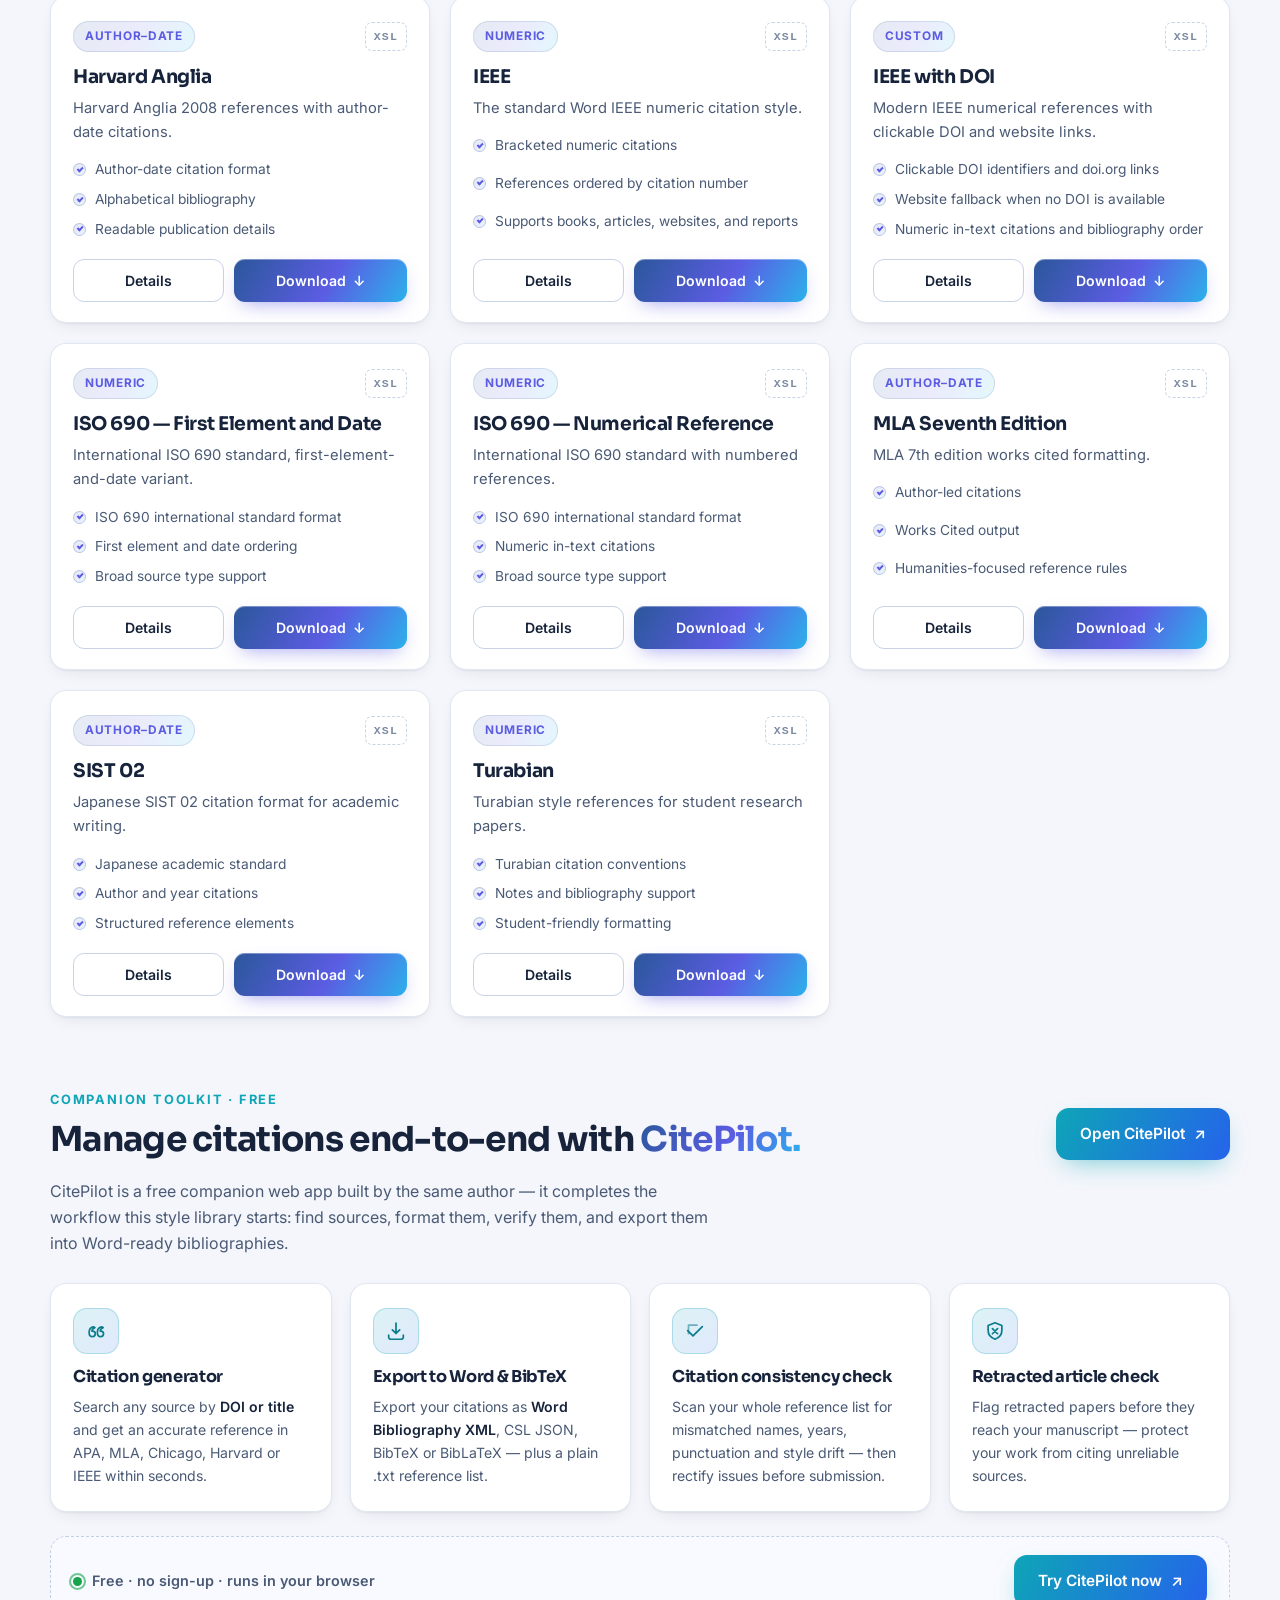
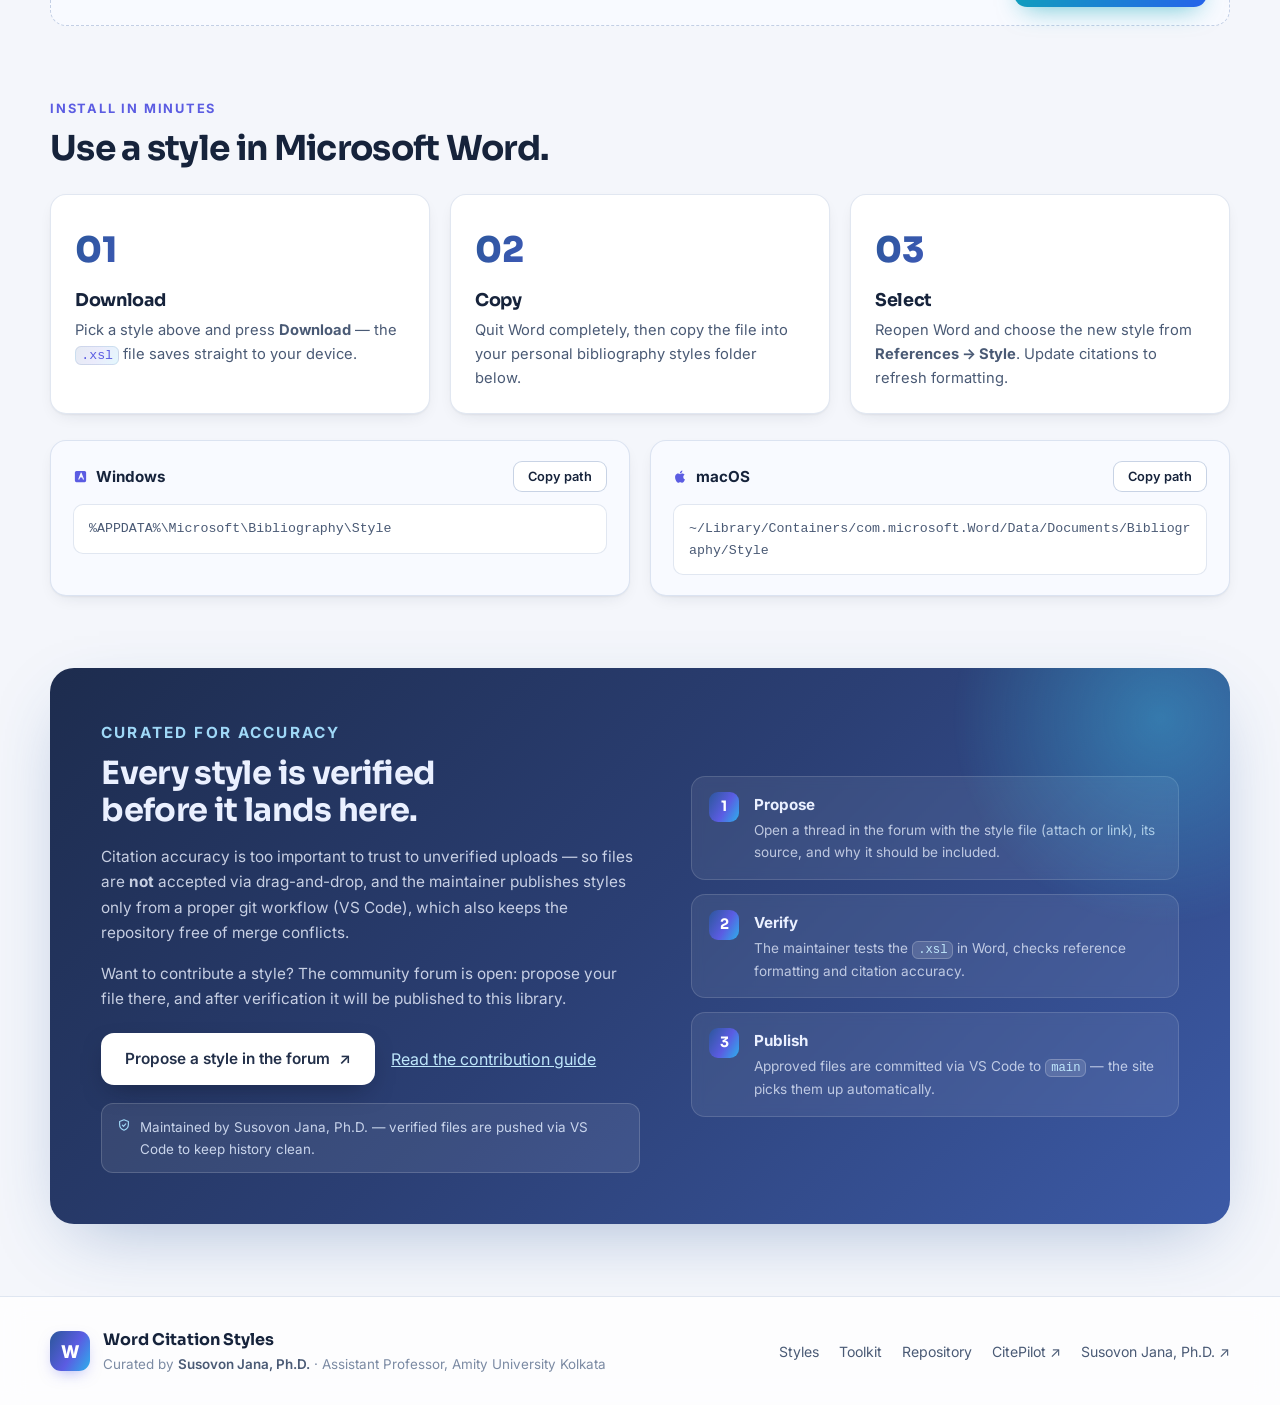
==== commit cbf7c595: "Update" ====
--- a/index.html
+++ b/index.html
@@ -261,7 +261,7 @@
             </p>
             <div class="contribute-actions">
               <a class="button button-light" href="https://github.com/susovon-jana/word-bibliography-styles/discussions" target="_blank" rel="noreferrer">Propose a style in the forum <span aria-hidden="true">↗</span></a>
-              <a class="text-link" href="README.md#contributing">Read the contribution guide</a>
+              <a class="text-link" href="http://github.com/susovon-jana/word-bibliography-styles/blob/main/CONTRIBUTING.md" target="_blank" rel="noreferrer">Read the contribution guide</a>
             </div>
             <p class="contribute-note">
               <svg viewBox="0 0 24 24" width="14" height="14" fill="none" stroke="currentColor" stroke-width="2" stroke-linecap="round" stroke-linejoin="round" aria-hidden="true"><path d="M12 3 4.5 6v5.2c0 4.6 3.2 8.3 7.5 9.8 4.3-1.5 7.5-5.2 7.5-9.8V6L12 3Z"/><path d="m9.2 12.2 2 2 3.8-4"/></svg>
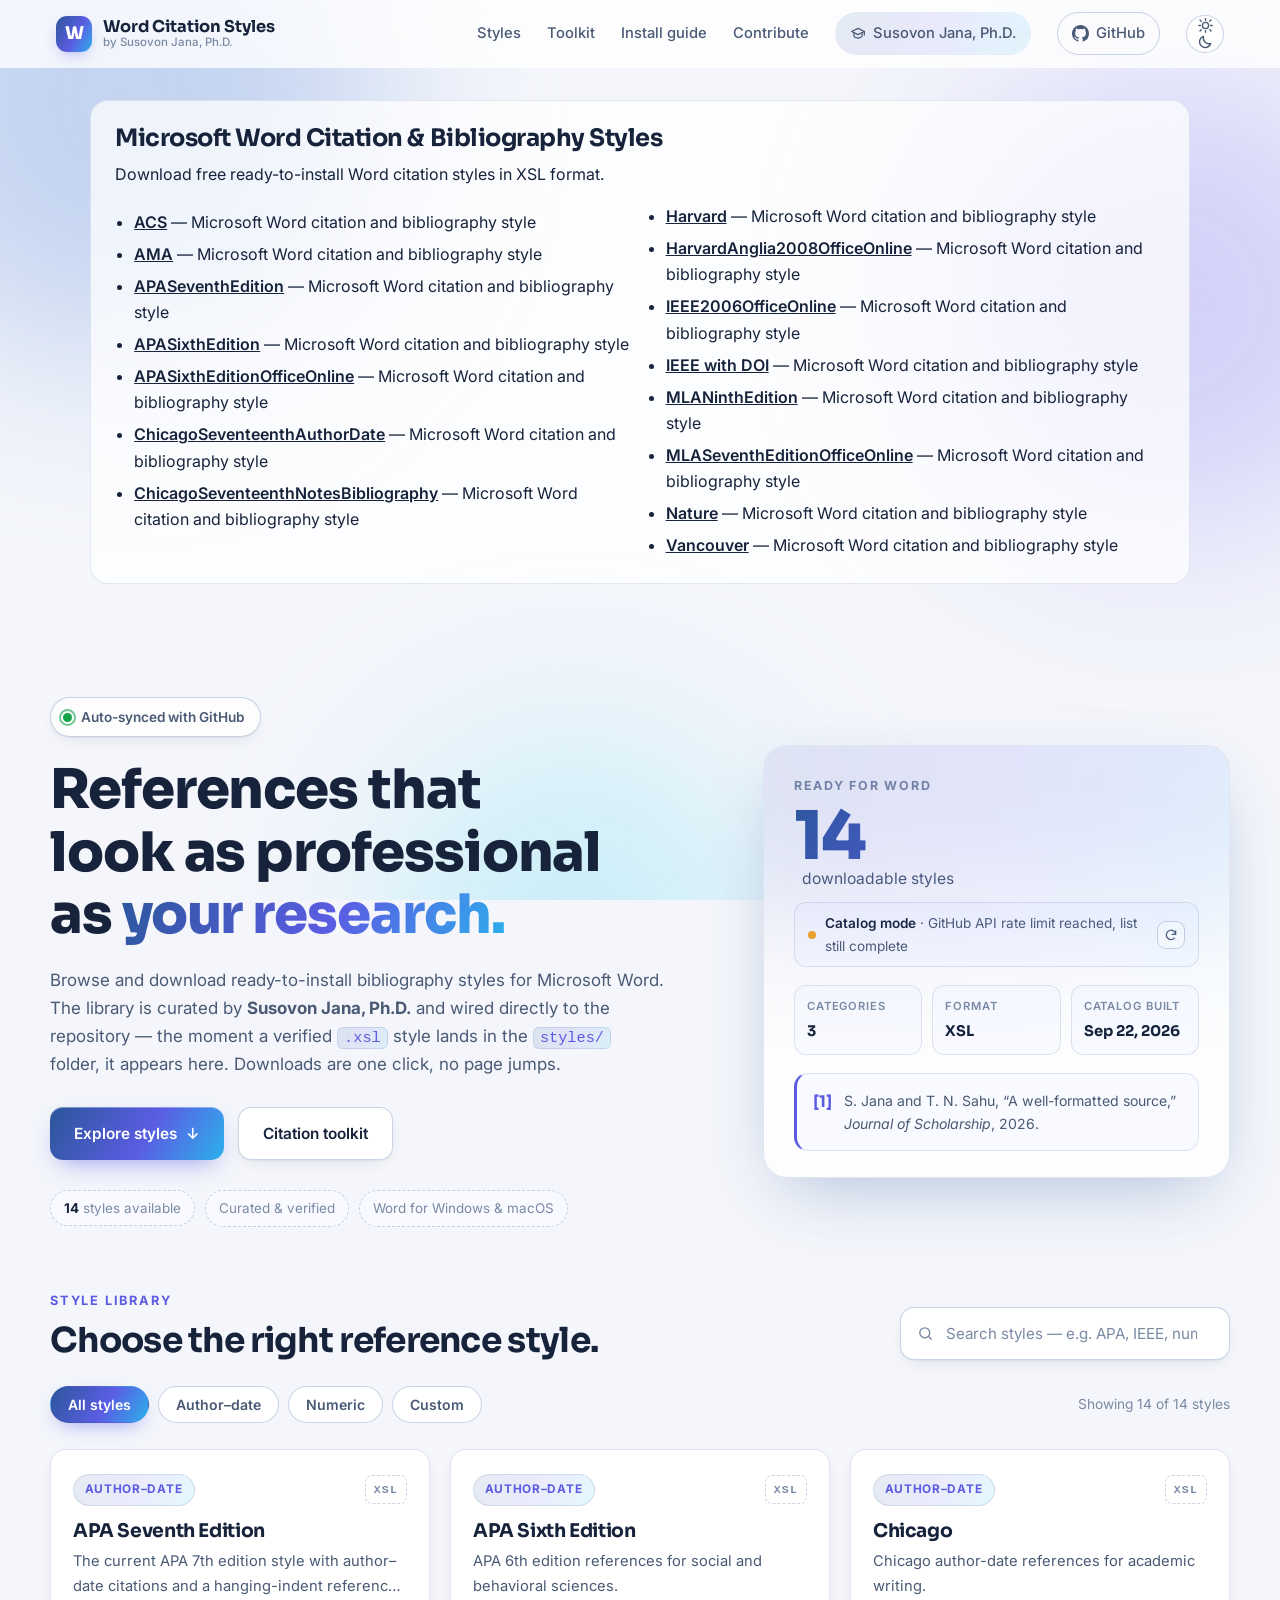
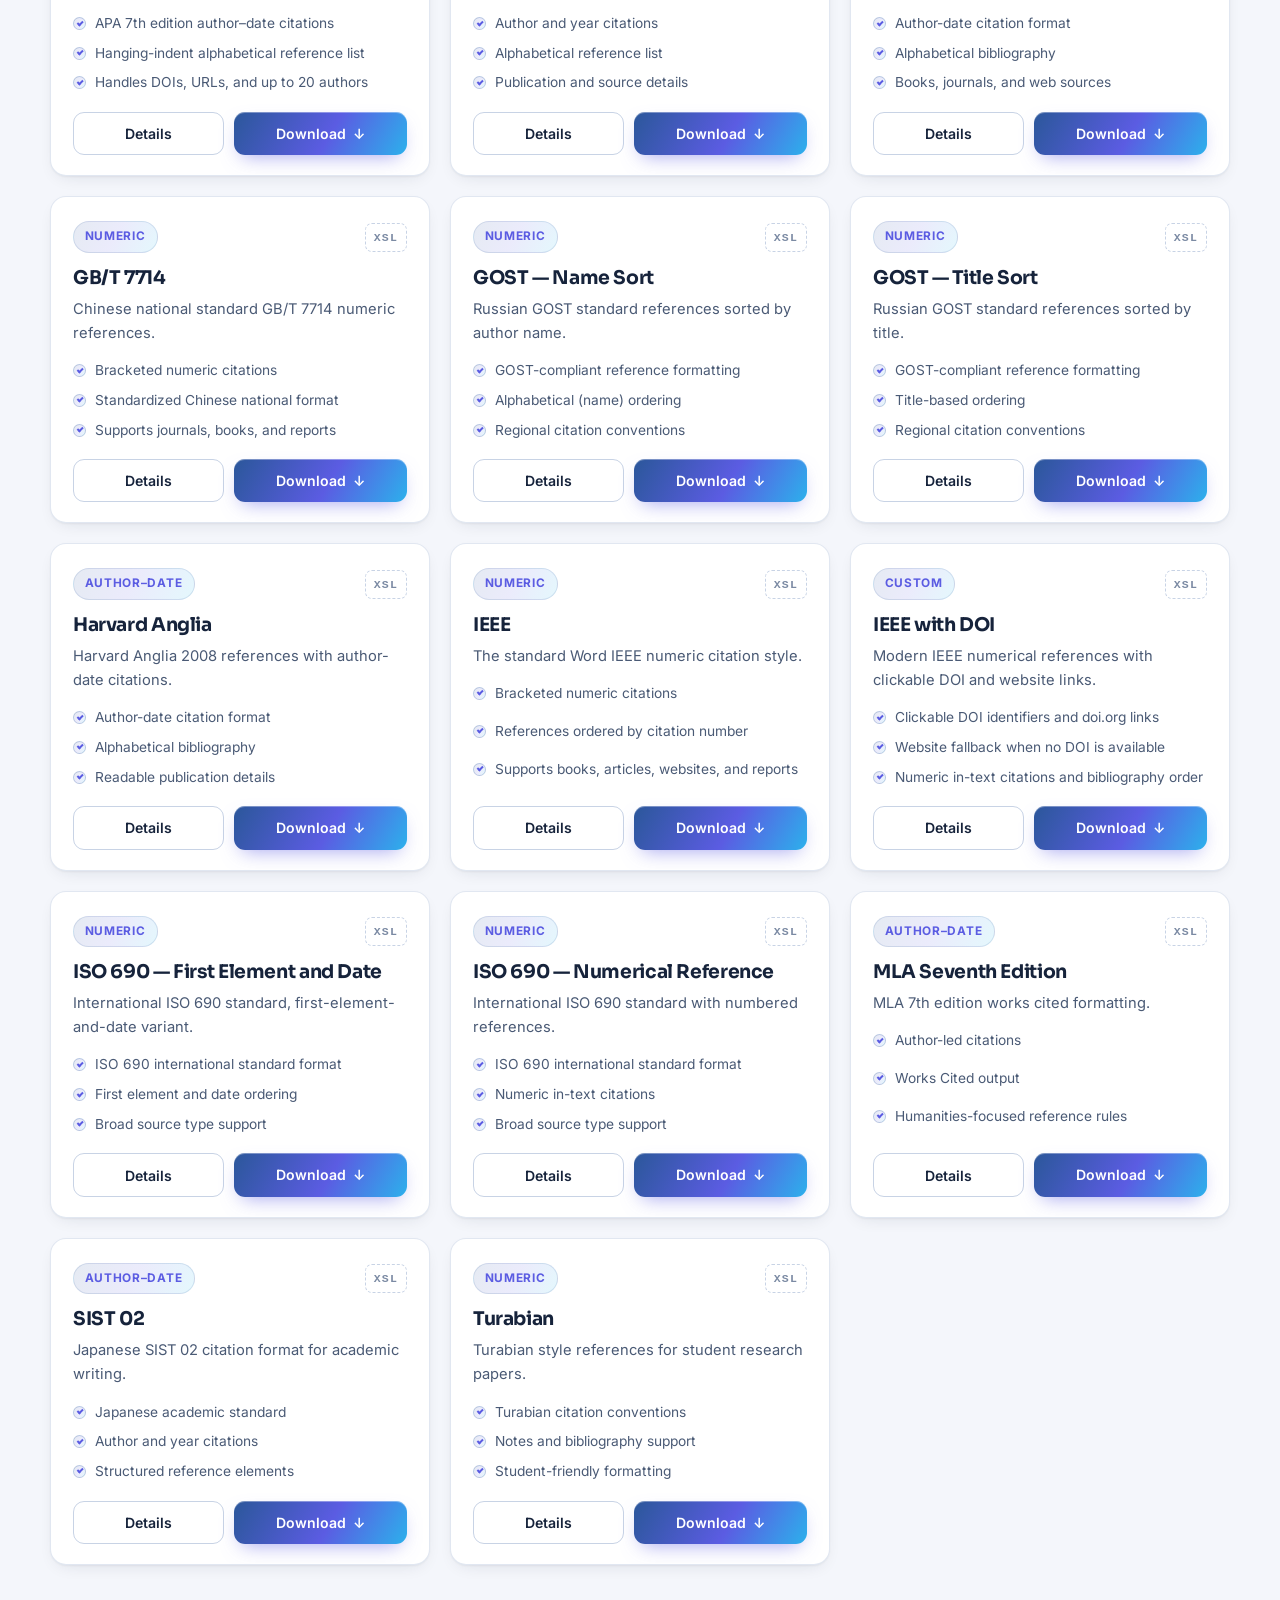
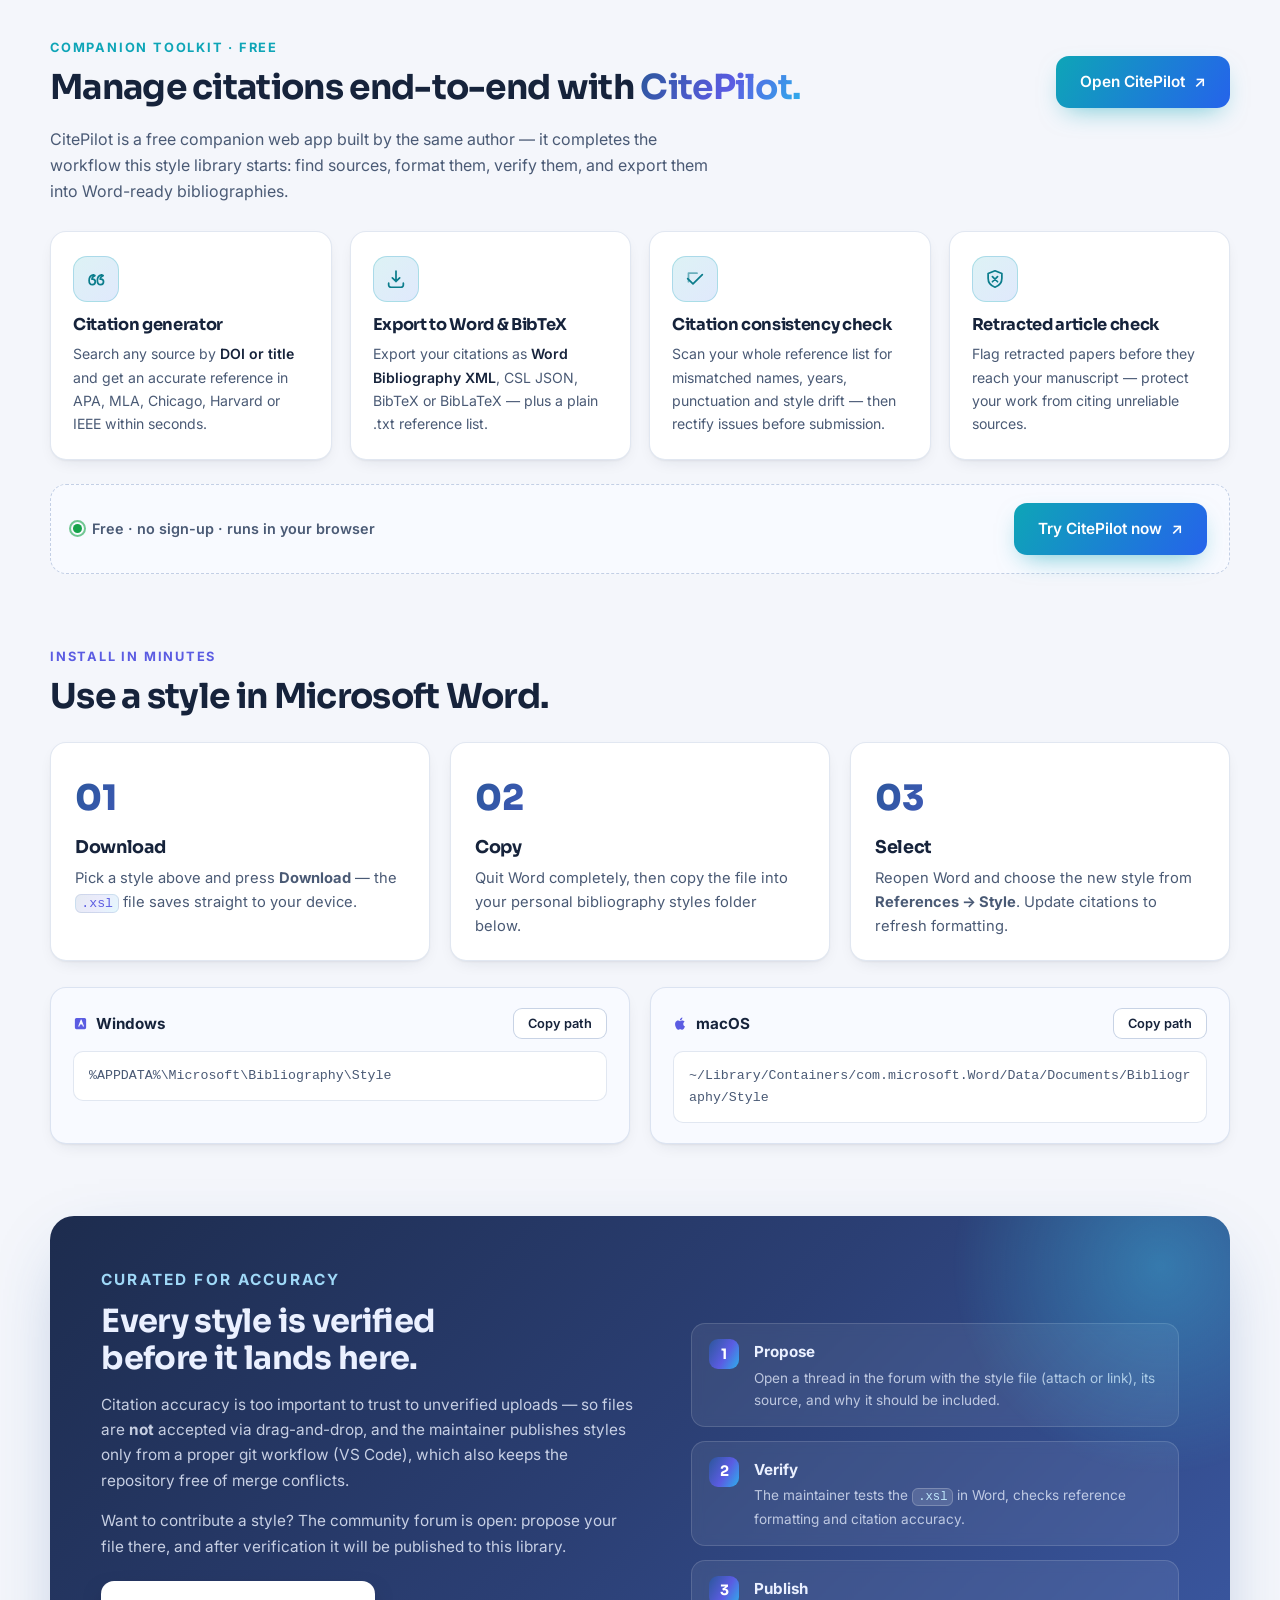
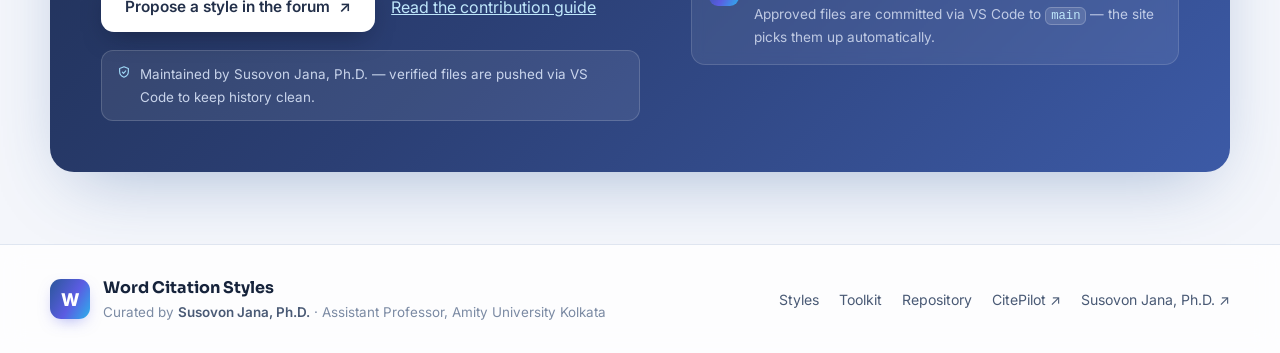
==== commit 92852384: "Improve SEO, sitemap, social metadata and Google verification" ====
--- a/index.html
+++ b/index.html
@@ -3,11 +3,34 @@
   <head>
     <meta charset="utf-8">
     <meta name="viewport" content="width=device-width, initial-scale=1">
-    <meta name="description" content="Download and install Microsoft Word bibliography & citation styles. Curated by Susovon Jana, Ph.D. Auto-synced with GitHub, with the free CitePilot citation toolkit.">
+    <meta name="description" content="Free Microsoft Word citation and bibliography styles. Download APA 7, IEEE, Chicago, Harvard, MLA, Vancouver, Nature and other ready-to-install .XSL styles for academic references.">
+    <meta name="keywords" content="Microsoft Word citation styles, bibliography styles, Word XSL, APA 7, IEEE, Chicago, Harvard, MLA, Vancouver, Nature, academic references">
+    <meta name="author" content="Susovon Jana, Ph.D.">
+    <meta name="robots" content="index, follow, max-image-preview:large, max-snippet:-1, max-video-preview:-1">
+    <link rel="canonical" href="https://susovon-jana.github.io/word-bibliography-styles/">
+    <meta name="google-site-verification" content="google03f097be95b47bca.html">
     <meta name="theme-color" content="#2b579a">
     <meta property="og:title" content="Word Citation Styles — Download Center">
     <meta property="og:description" content="Ready-to-install bibliography styles for Microsoft Word. Auto-synced with GitHub. Curated by Susovon Jana, Ph.D.">
     <meta property="og:type" content="website">
+    <meta property="og:url" content="https://susovon-jana.github.io/word-bibliography-styles/">
+    <meta property="og:site_name" content="Word Citation Styles">
+    <meta property="og:image" content="https://susovon-jana.github.io/word-bibliography-styles/assets/social-preview.svg">
+    <meta property="og:image:alt" content="Microsoft Word citation and bibliography styles">
+    <meta name="twitter:card" content="summary_large_image">
+    <meta name="twitter:title" content="Word Citation Styles | Free Microsoft Word Bibliography Styles">
+    <meta name="twitter:description" content="Download ready-to-install Microsoft Word citation and bibliography .XSL styles for academic writing.">
+    <meta name="twitter:image" content="https://susovon-jana.github.io/word-bibliography-styles/assets/social-preview.svg">
+    <meta name="twitter:image:alt" content="Microsoft Word citation and bibliography styles">
+    <script type="application/ld+json">{
+      "@context":"https://schema.org",
+      "@type":"WebSite",
+      "name":"Word Citation Styles",
+      "url":"https://susovon-jana.github.io/word-bibliography-styles/",
+      "description":"Free Microsoft Word citation and bibliography styles for academic references.",
+      "author":{"@type":"Person","name":"Susovon Jana"},
+      "potentialAction":{"@type":"SearchAction","target":"https://susovon-jana.github.io/word-bibliography-styles/?q={search_term_string}","query-input":"required name=search_term_string"}
+    }</script>
     <title>Word Citation Styles | Download Center</title>
     <link rel="icon" type="image/svg+xml" href="assets/favicon.svg">
     <link rel="preconnect" href="https://fonts.googleapis.com">
@@ -66,6 +89,28 @@
       </nav>
     </header>
 
+    <section id="search-index" class="seo-index" aria-label="Search engine index of citation styles">
+      <h2>Microsoft Word Citation &amp; Bibliography Styles</h2>
+      <p>Download free ready-to-install Word citation styles in XSL format.</p>
+      <ul>
+        <li><a href="styles/ACS.xsl">ACS</a> — Microsoft Word citation and bibliography style</li>
+        <li><a href="styles/AMA.xsl">AMA</a> — Microsoft Word citation and bibliography style</li>
+        <li><a href="styles/APASeventhEdition.xsl">APASeventhEdition</a> — Microsoft Word citation and bibliography style</li>
+        <li><a href="styles/APASixthEdition.xsl">APASixthEdition</a> — Microsoft Word citation and bibliography style</li>
+        <li><a href="styles/APASixthEditionOfficeOnline.xsl">APASixthEditionOfficeOnline</a> — Microsoft Word citation and bibliography style</li>
+        <li><a href="styles/ChicagoSeventeenthAuthorDate.xsl">ChicagoSeventeenthAuthorDate</a> — Microsoft Word citation and bibliography style</li>
+        <li><a href="styles/ChicagoSeventeenthNotesBibliography.xsl">ChicagoSeventeenthNotesBibliography</a> — Microsoft Word citation and bibliography style</li>
+        <li><a href="styles/Harvard.xsl">Harvard</a> — Microsoft Word citation and bibliography style</li>
+        <li><a href="styles/HarvardAnglia2008OfficeOnline.xsl">HarvardAnglia2008OfficeOnline</a> — Microsoft Word citation and bibliography style</li>
+        <li><a href="styles/IEEE2006OfficeOnline.xsl">IEEE2006OfficeOnline</a> — Microsoft Word citation and bibliography style</li>
+        <li><a href="styles/IEEE_with_DOI.xsl">IEEE with DOI</a> — Microsoft Word citation and bibliography style</li>
+        <li><a href="styles/MLANinthEdition.xsl">MLANinthEdition</a> — Microsoft Word citation and bibliography style</li>
+        <li><a href="styles/MLASeventhEditionOfficeOnline.xsl">MLASeventhEditionOfficeOnline</a> — Microsoft Word citation and bibliography style</li>
+        <li><a href="styles/Nature.xsl">Nature</a> — Microsoft Word citation and bibliography style</li>
+        <li><a href="styles/Vancouver.xsl">Vancouver</a> — Microsoft Word citation and bibliography style</li>
+      </ul>
+    </section>
+
     <main id="top">
       <!-- ================= HERO ================= -->
       <section class="hero">
--- a/assets/styles.css
+++ b/assets/styles.css
@@ -1621,3 +1621,6 @@
   body.is-booting .hero-item { opacity: 1; }
   .panel-sheen, .intro-overlay::after { animation: none; }
 }
+.seo-index{max-width:1100px;margin:2rem auto;padding:1.5rem;border-radius:18px;background:rgba(255,255,255,.72);border:1px solid rgba(43,87,154,.12)}
+.seo-index h2{margin:0 0 .5rem}.seo-index p{margin:.25rem 0 1rem}.seo-index ul{columns:2;gap:2rem;margin:0;padding-left:1.2rem}.seo-index li{margin:.35rem 0}.seo-index a{font-weight:600}
+@media(max-width:700px){.seo-index ul{columns:1}}
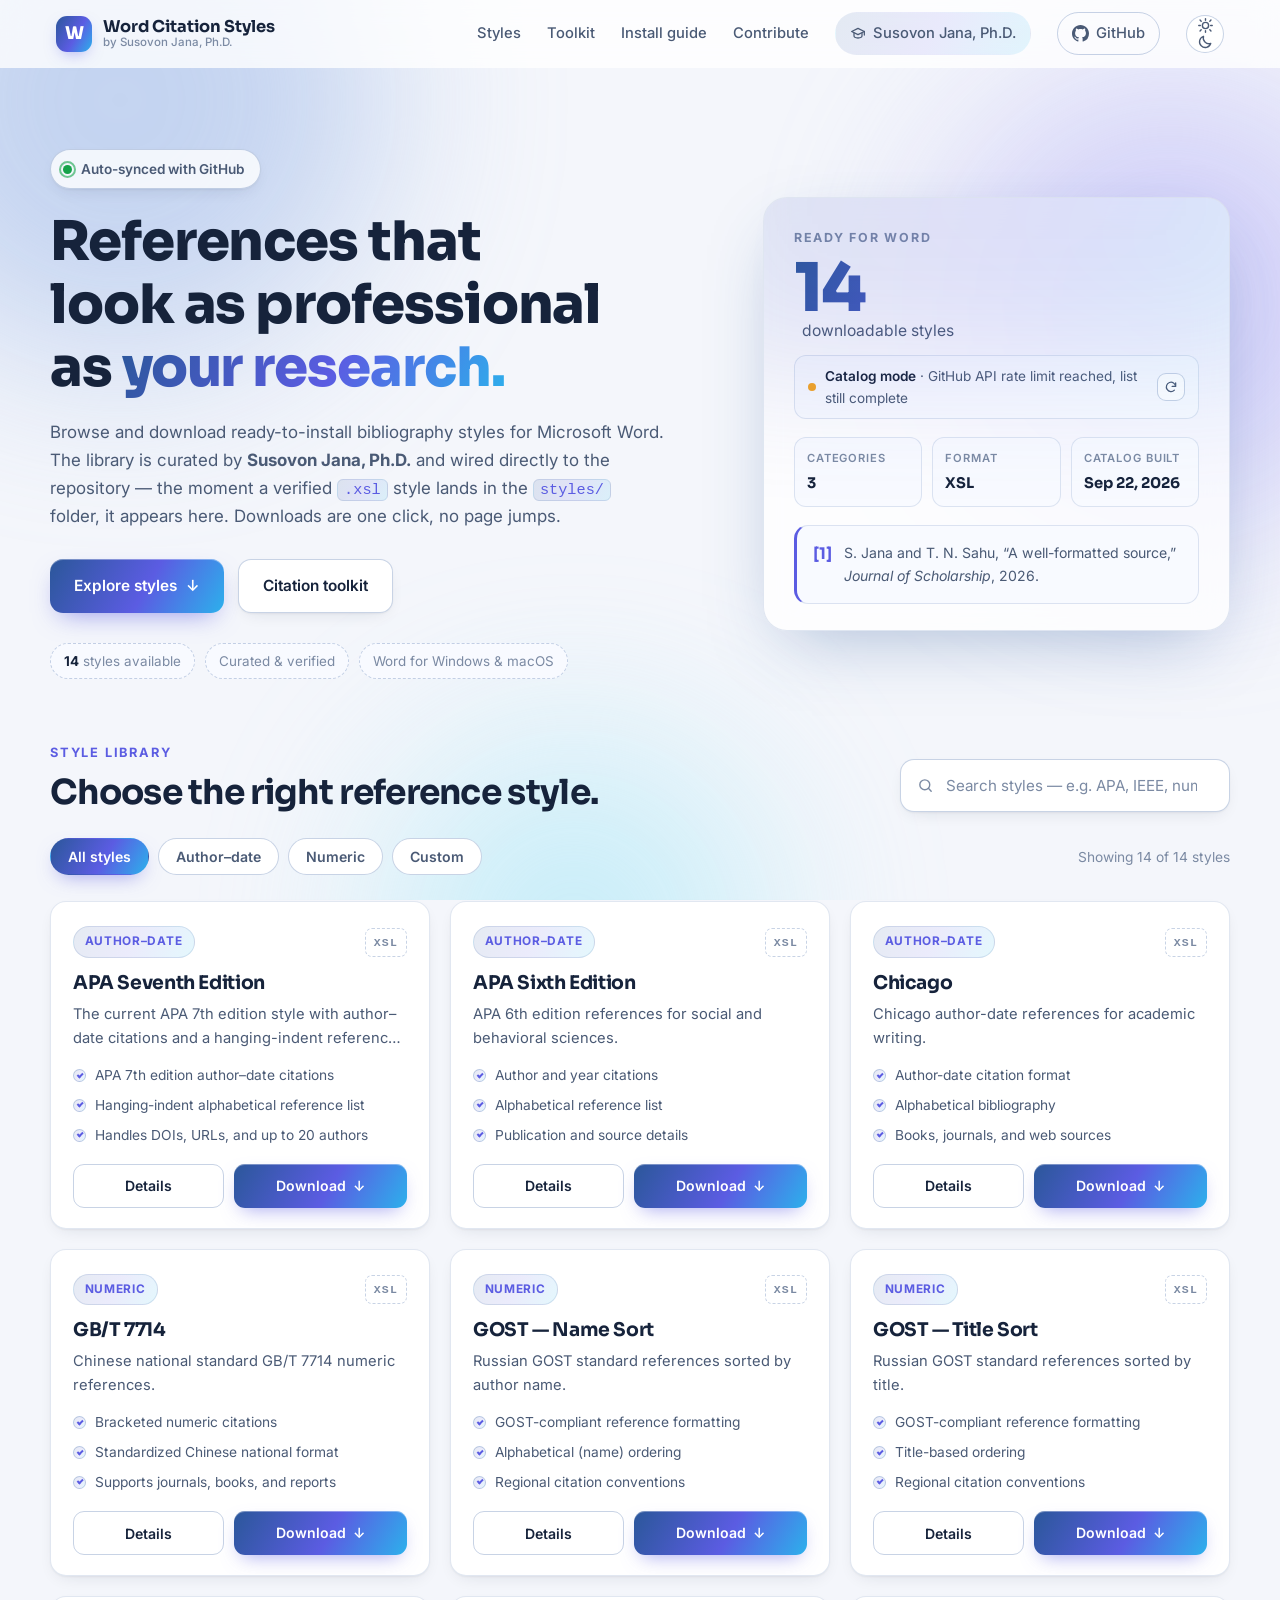
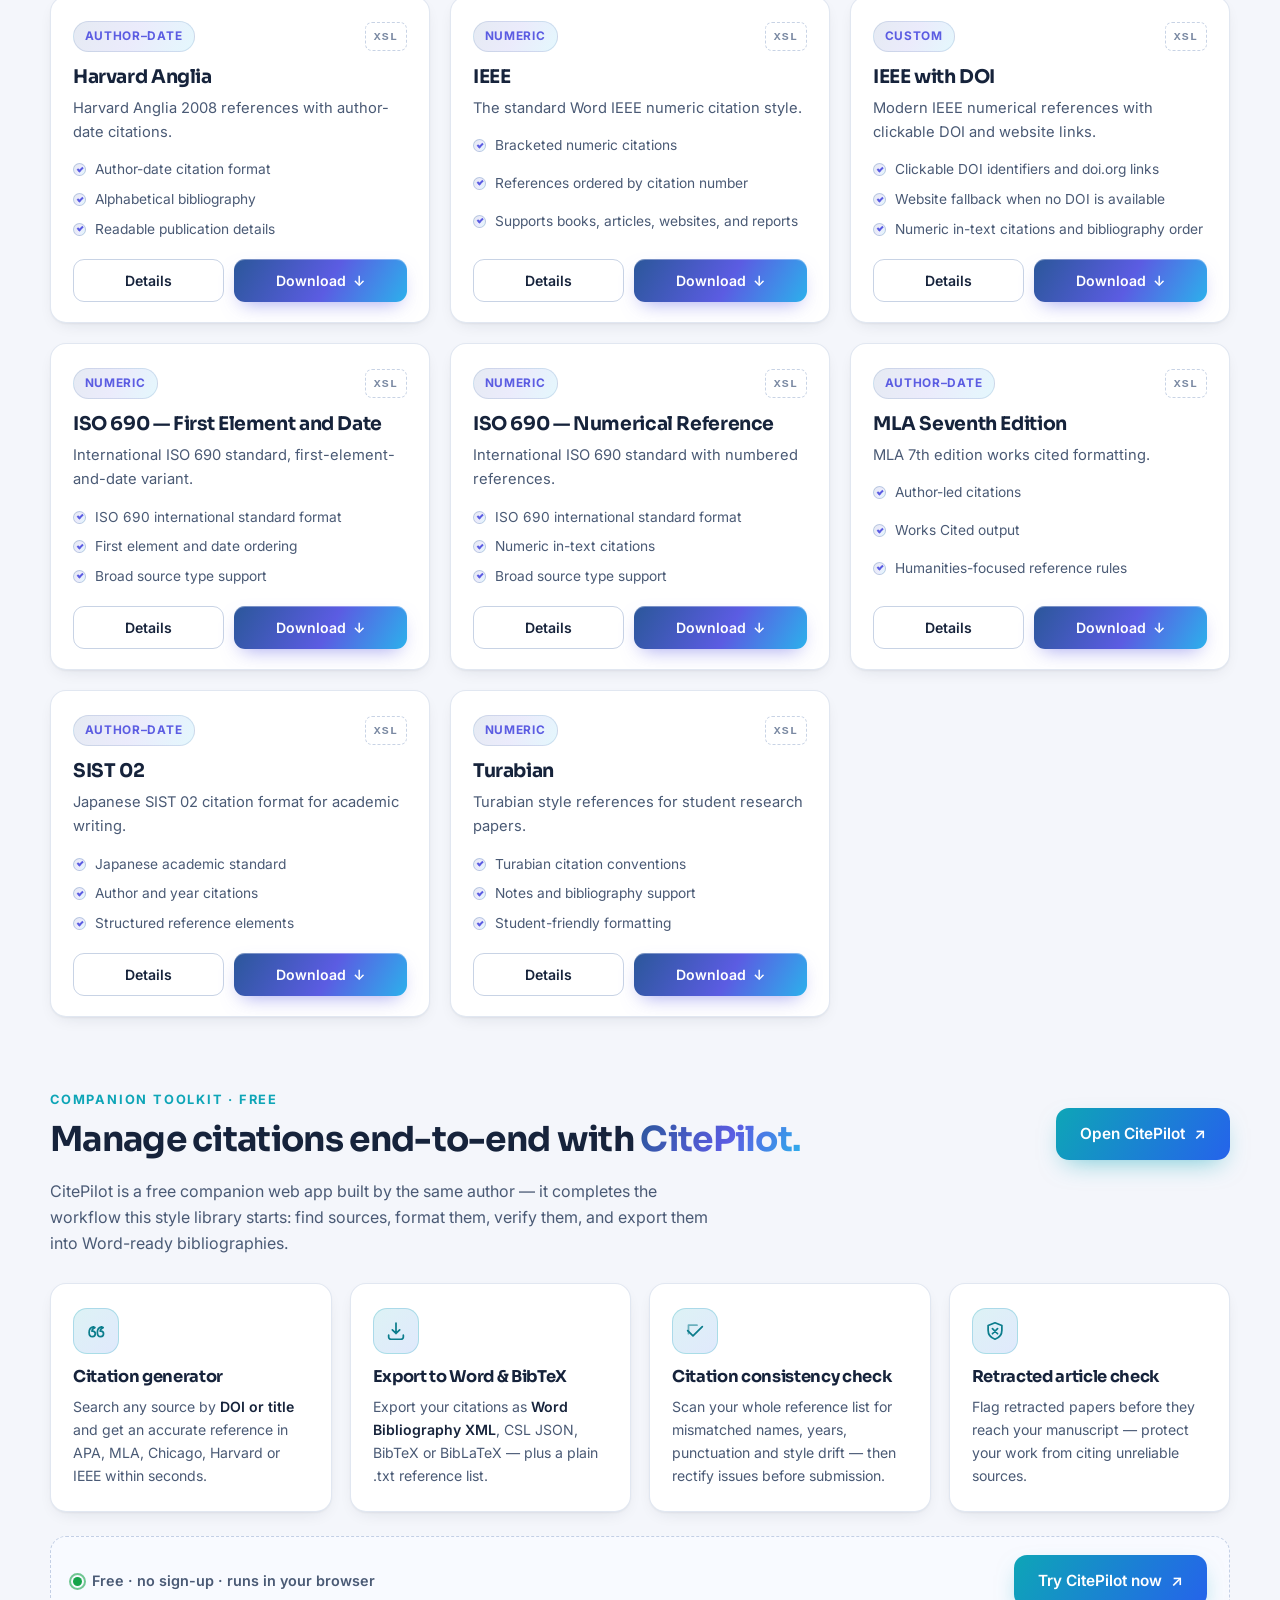
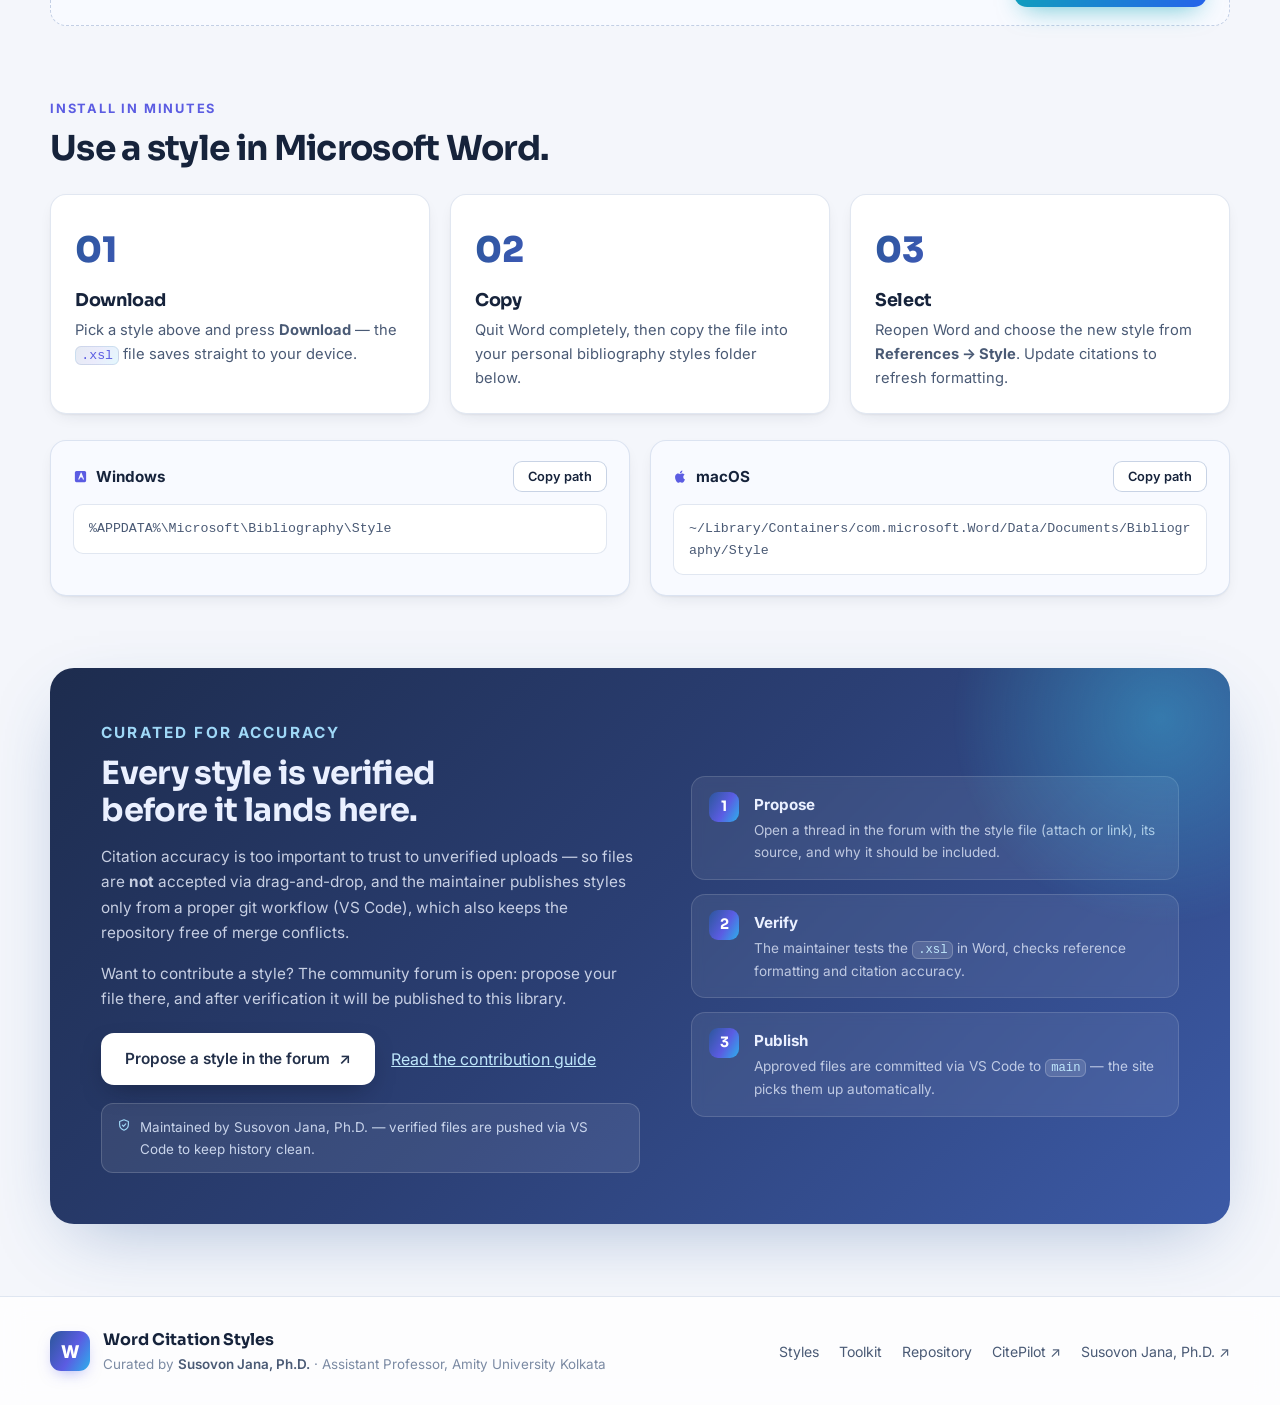
==== commit 5aaf96ad: "Improve SEO, sitemap, social metadata and Google verification" ====
--- a/index.html
+++ b/index.html
@@ -89,27 +89,41 @@
       </nav>
     </header>
 
-    <section id="search-index" class="seo-index" aria-label="Search engine index of citation styles">
-      <h2>Microsoft Word Citation &amp; Bibliography Styles</h2>
-      <p>Download free ready-to-install Word citation styles in XSL format.</p>
-      <ul>
-        <li><a href="styles/ACS.xsl">ACS</a> — Microsoft Word citation and bibliography style</li>
-        <li><a href="styles/AMA.xsl">AMA</a> — Microsoft Word citation and bibliography style</li>
-        <li><a href="styles/APASeventhEdition.xsl">APASeventhEdition</a> — Microsoft Word citation and bibliography style</li>
-        <li><a href="styles/APASixthEdition.xsl">APASixthEdition</a> — Microsoft Word citation and bibliography style</li>
-        <li><a href="styles/APASixthEditionOfficeOnline.xsl">APASixthEditionOfficeOnline</a> — Microsoft Word citation and bibliography style</li>
-        <li><a href="styles/ChicagoSeventeenthAuthorDate.xsl">ChicagoSeventeenthAuthorDate</a> — Microsoft Word citation and bibliography style</li>
-        <li><a href="styles/ChicagoSeventeenthNotesBibliography.xsl">ChicagoSeventeenthNotesBibliography</a> — Microsoft Word citation and bibliography style</li>
-        <li><a href="styles/Harvard.xsl">Harvard</a> — Microsoft Word citation and bibliography style</li>
-        <li><a href="styles/HarvardAnglia2008OfficeOnline.xsl">HarvardAnglia2008OfficeOnline</a> — Microsoft Word citation and bibliography style</li>
-        <li><a href="styles/IEEE2006OfficeOnline.xsl">IEEE2006OfficeOnline</a> — Microsoft Word citation and bibliography style</li>
-        <li><a href="styles/IEEE_with_DOI.xsl">IEEE with DOI</a> — Microsoft Word citation and bibliography style</li>
-        <li><a href="styles/MLANinthEdition.xsl">MLANinthEdition</a> — Microsoft Word citation and bibliography style</li>
-        <li><a href="styles/MLASeventhEditionOfficeOnline.xsl">MLASeventhEditionOfficeOnline</a> — Microsoft Word citation and bibliography style</li>
-        <li><a href="styles/Nature.xsl">Nature</a> — Microsoft Word citation and bibliography style</li>
-        <li><a href="styles/Vancouver.xsl">Vancouver</a> — Microsoft Word citation and bibliography style</li>
-      </ul>
-    </section>
+    <style>
+.seo-index {
+  position: absolute !important;
+  width: 1px !important;
+  height: 1px !important;
+  padding: 0 !important;
+  margin: -1px !important;
+  overflow: hidden !important;
+  clip: rect(0, 0, 0, 0) !important;
+  white-space: nowrap !important;
+  border: 0 !important;
+}
+</style>
+
+<section id="search-index" class="seo-index" aria-label="Search engine index of citation styles">
+  <h2>Microsoft Word Citation &amp; Bibliography Styles</h2>
+  <p>Download free ready-to-install Word citation styles in XSL format.</p>
+  <ul>
+    <li><a href="styles/ACS.xsl">ACS</a> — Microsoft Word citation and bibliography style</li>
+    <li><a href="styles/AMA.xsl">AMA</a> — Microsoft Word citation and bibliography style</li>
+    <li><a href="styles/APASeventhEdition.xsl">APASeventhEdition</a> — Microsoft Word citation and bibliography style</li>
+    <li><a href="styles/APASixthEdition.xsl">APASixthEdition</a> — Microsoft Word citation and bibliography style</li>
+    <li><a href="styles/APASixthEditionOfficeOnline.xsl">APASixthEditionOfficeOnline</a> — Microsoft Word citation and bibliography style</li>
+    <li><a href="styles/ChicagoSeventeenthAuthorDate.xsl">ChicagoSeventeenthAuthorDate</a> — Microsoft Word citation and bibliography style</li>
+    <li><a href="styles/ChicagoSeventeenthNotesBibliography.xsl">ChicagoSeventeenthNotesBibliography</a> — Microsoft Word citation and bibliography style</li>
+    <li><a href="styles/Harvard.xsl">Harvard</a> — Microsoft Word citation and bibliography style</li>
+    <li><a href="styles/HarvardAnglia2008OfficeOnline.xsl">HarvardAnglia2008OfficeOnline</a> — Microsoft Word citation and bibliography style</li>
+    <li><a href="styles/IEEE2006OfficeOnline.xsl">IEEE2006OfficeOnline</a> — Microsoft Word citation and bibliography style</li>
+    <li><a href="styles/IEEE_with_DOI.xsl">IEEE with DOI</a> — Microsoft Word citation and bibliography style</li>
+    <li><a href="styles/MLANinthEdition.xsl">MLANinthEdition</a> — Microsoft Word citation and bibliography style</li>
+    <li><a href="styles/MLASeventhEditionOfficeOnline.xsl">MLASeventhEditionOfficeOnline</a> — Microsoft Word citation and bibliography style</li>
+    <li><a href="styles/Nature.xsl">Nature</a> — Microsoft Word citation and bibliography style</li>
+    <li><a href="styles/Vancouver.xsl">Vancouver</a> — Microsoft Word citation and bibliography style</li>
+  </ul>
+</section>
 
     <main id="top">
       <!-- ================= HERO ================= -->
